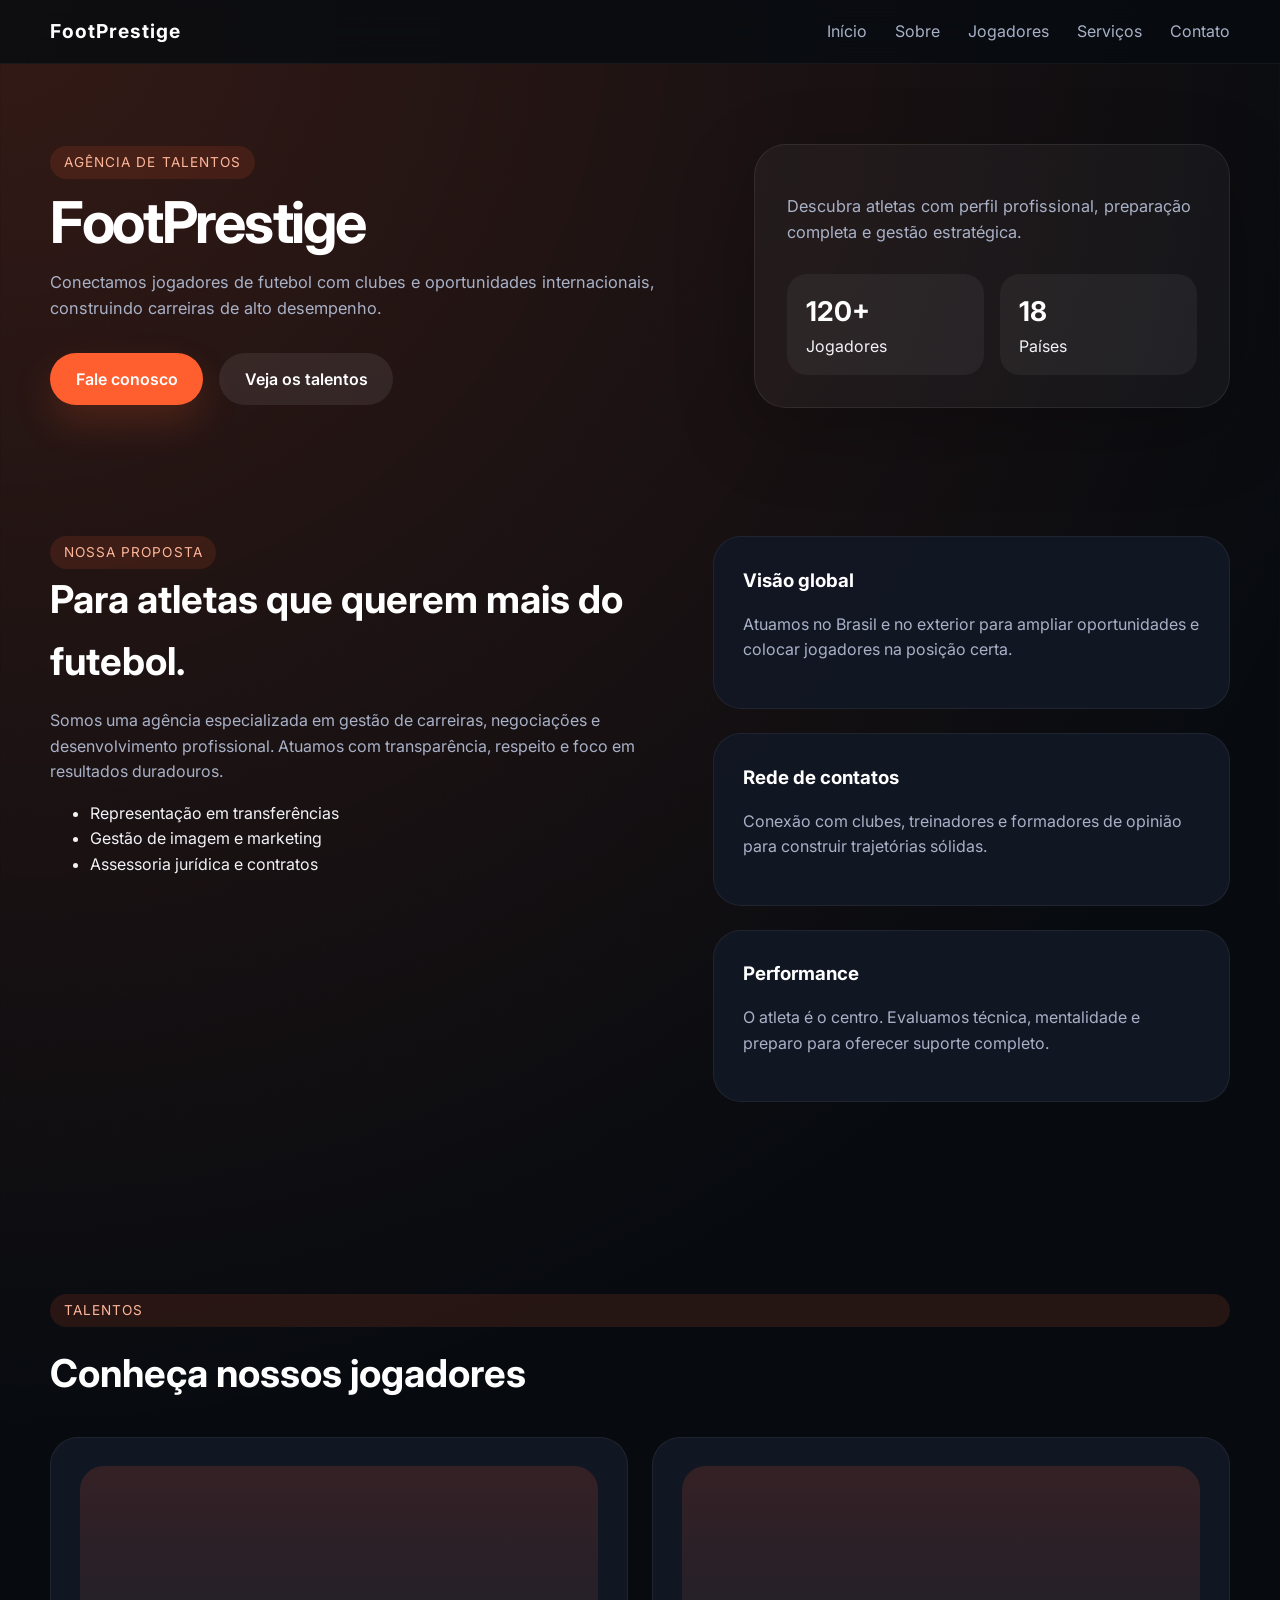
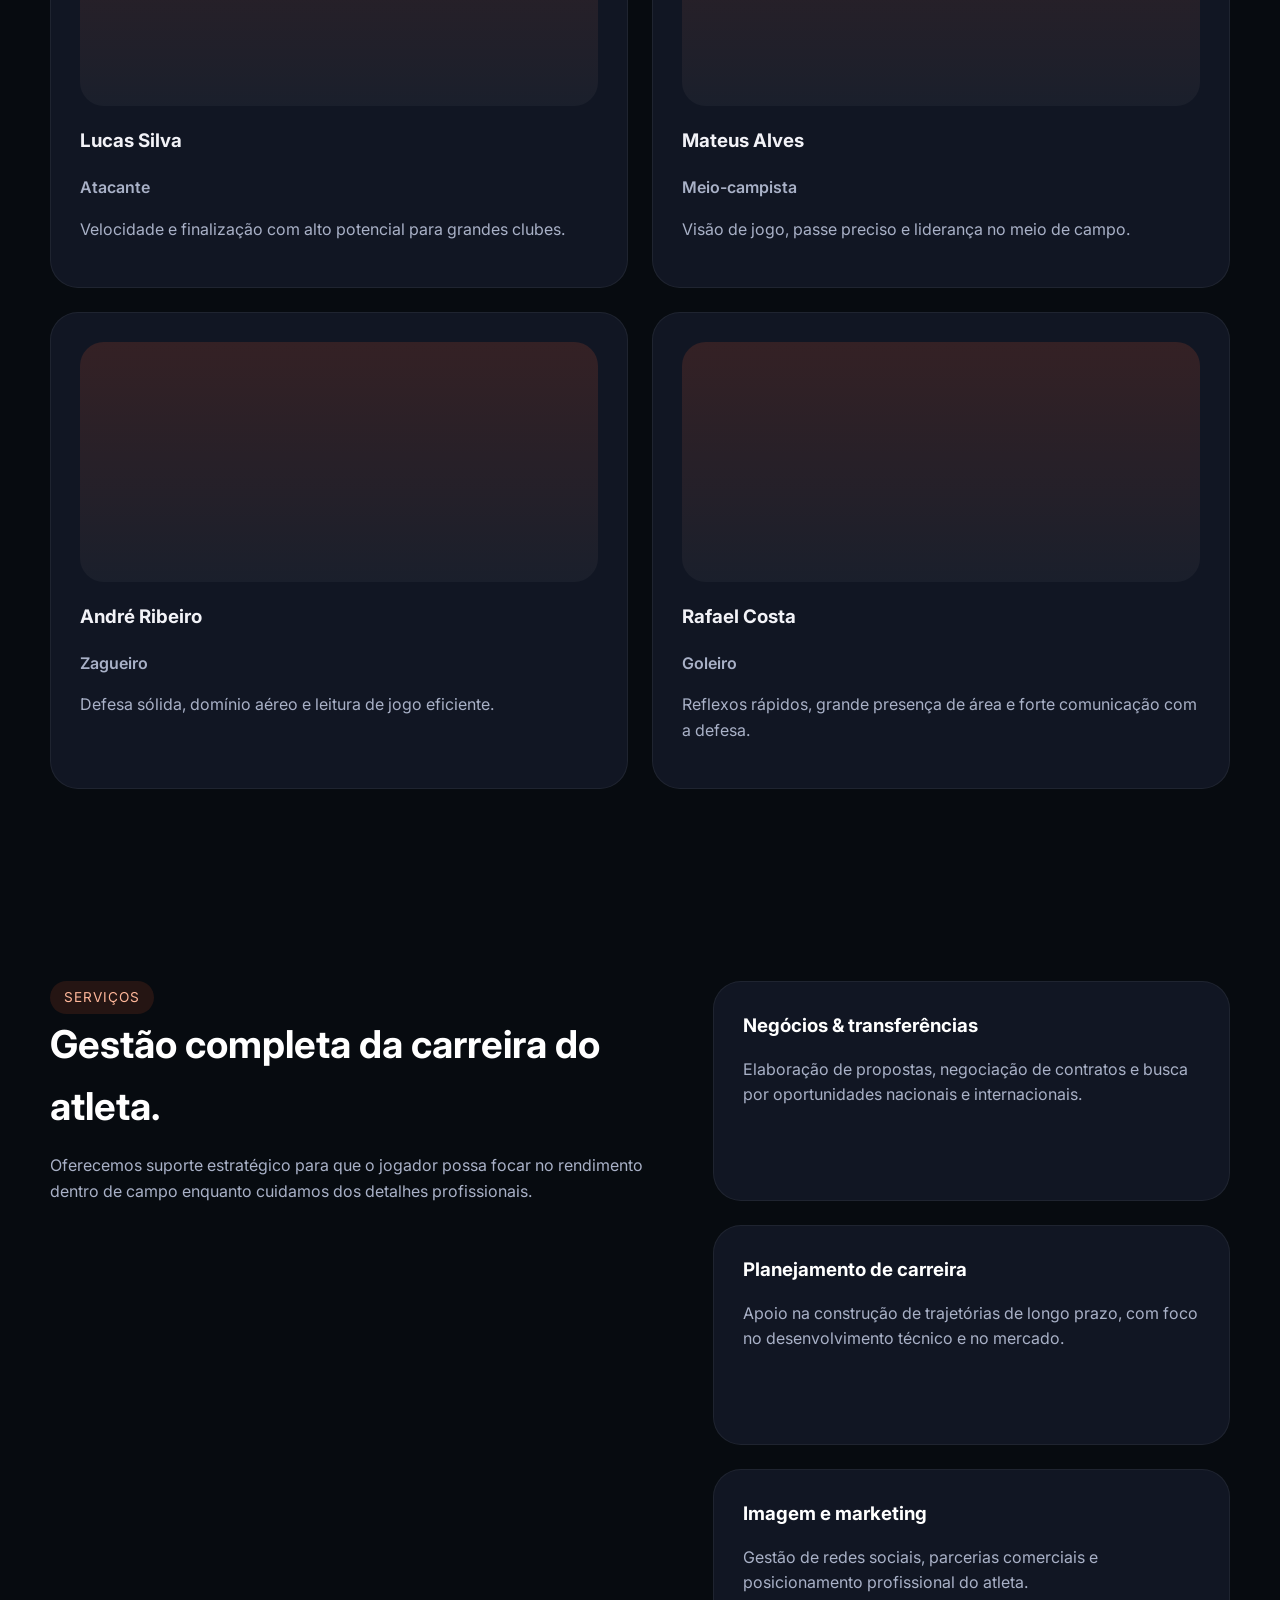
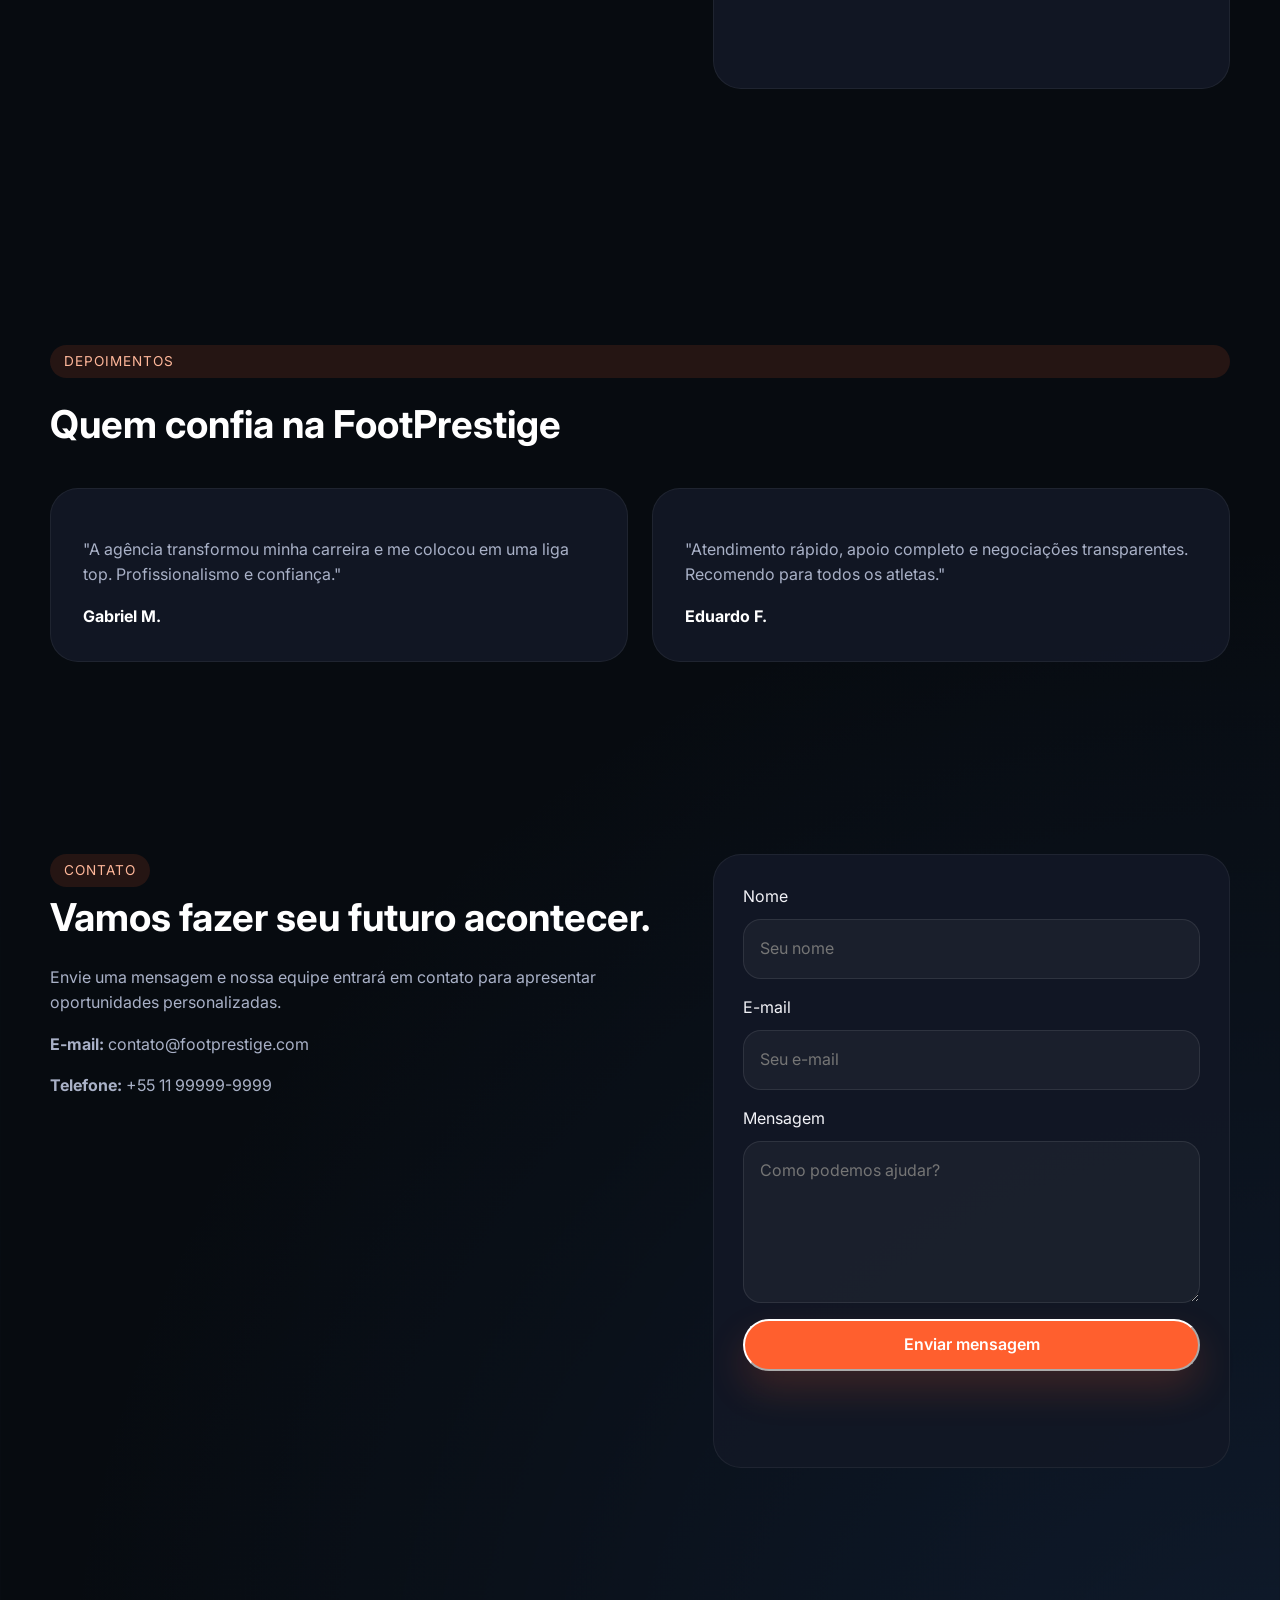
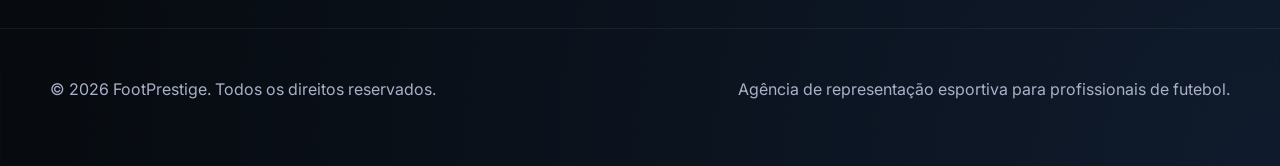
==== index.html @ de2bd17c "Add files via upload" ====
<!DOCTYPE html>
<html lang="pt-BR">
<head>
  <meta charset="UTF-8" />
  <meta name="viewport" content="width=device-width, initial-scale=1.0" />
  <title>FootPrestige | Agência de Jogadores</title>
  <link rel="stylesheet" href="styles.css" />
  <link rel="preconnect" href="https://fonts.googleapis.com" />
  <link rel="preconnect" href="https://fonts.gstatic.com" crossorigin />
  <link href="https://fonts.googleapis.com/css2?family=Inter:wght@400;500;600;700;800&display=swap" rel="stylesheet" />
</head>
<body>
  <header class="site-header">
    <div class="container header-inner">
      <a href="#home" class="brand">FootPrestige</a>
      <button class="nav-toggle" aria-label="Abrir menu" id="navToggle">
        <span></span>
        <span></span>
        <span></span>
      </button>
      <nav class="site-nav" id="siteNav">
        <a href="#home">Início</a>
        <a href="#about">Sobre</a>
        <a href="#players">Jogadores</a>
        <a href="#services">Serviços</a>
        <a href="#contact">Contato</a>
      </nav>
    </div>
  </header>

  <main>
    <section class="hero" id="home">
      <div class="container hero-content">
        <div>
          <span class="eyebrow">Agência de talentos</span>
          <h1>FootPrestige</h1>
          <p>Conectamos jogadores de futebol com clubes e oportunidades internacionais, construindo carreiras de alto desempenho.</p>
          <div class="hero-actions">
            <a href="#contact" class="btn btn-primary">Fale conosco</a>
            <a href="#players" class="btn btn-secondary">Veja os talentos</a>
          </div>
        </div>
        <div class="hero-visual">
          <div class="hero-card">
            <p>Descubra atletas com perfil profissional, preparação completa e gestão estratégica.</p>
            <div class="hero-stats">
              <div>
                <strong>120+</strong>
                <span>Jogadores</span>
              </div>
              <div>
                <strong>18</strong>
                <span>Países</span>
              </div>
            </div>
          </div>
        </div>
      </div>
    </section>

    <section class="about" id="about">
      <div class="container section-grid">
        <div class="section-text">
          <span class="eyebrow">Nossa proposta</span>
          <h2>Para atletas que querem mais do futebol.</h2>
          <p>Somos uma agência especializada em gestão de carreiras, negociações e desenvolvimento profissional. Atuamos com transparência, respeito e foco em resultados duradouros.</p>
          <ul>
            <li>Representação em transferências</li>
            <li>Gestão de imagem e marketing</li>
            <li>Assessoria jurídica e contratos</li>
          </ul>
        </div>
        <div class="about-cards">
          <div class="card">
            <h3>Visão global</h3>
            <p>Atuamos no Brasil e no exterior para ampliar oportunidades e colocar jogadores na posição certa.</p>
          </div>
          <div class="card">
            <h3>Rede de contatos</h3>
            <p>Conexão com clubes, treinadores e formadores de opinião para construir trajetórias sólidas.</p>
          </div>
          <div class="card">
            <h3>Performance</h3>
            <p>O atleta é o centro. Evaluamos técnica, mentalidade e preparo para oferecer suporte completo.</p>
          </div>
        </div>
      </div>
    </section>

    <section class="players" id="players">
      <div class="container">
        <div class="section-header">
          <span class="eyebrow">Talentos</span>
          <h2>Conheça nossos jogadores</h2>
        </div>
        <div class="player-grid" id="playerGrid">
          <article class="player-card" data-position="Atacante">
            <div class="player-avatar"></div>
            <h3>Lucas Silva</h3>
            <p class="player-position">Atacante</p>
            <p>Velocidade e finalização com alto potencial para grandes clubes.</p>
          </article>
          <article class="player-card" data-position="Meio-campista">
            <div class="player-avatar"></div>
            <h3>Mateus Alves</h3>
            <p class="player-position">Meio-campista</p>
            <p>Visão de jogo, passe preciso e liderança no meio de campo.</p>
          </article>
          <article class="player-card" data-position="Zagueiro">
            <div class="player-avatar"></div>
            <h3>André Ribeiro</h3>
            <p class="player-position">Zagueiro</p>
            <p>Defesa sólida, domínio aéreo e leitura de jogo eficiente.</p>
          </article>
          <article class="player-card" data-position="Goleiro">
            <div class="player-avatar"></div>
            <h3>Rafael Costa</h3>
            <p class="player-position">Goleiro</p>
            <p>Reflexos rápidos, grande presença de área e forte comunicação com a defesa.</p>
          </article>
        </div>
      </div>
    </section>

    <section class="services" id="services">
      <div class="container section-grid">
        <div class="section-text">
          <span class="eyebrow">Serviços</span>
          <h2>Gestão completa da carreira do atleta.</h2>
          <p>Oferecemos suporte estratégico para que o jogador possa focar no rendimento dentro de campo enquanto cuidamos dos detalhes profissionais.</p>
        </div>
        <div class="service-list">
          <div class="service-item">
            <h3>Negócios & transferências</h3>
            <p>Elaboração de propostas, negociação de contratos e busca por oportunidades nacionais e internacionais.</p>
          </div>
          <div class="service-item">
            <h3>Planejamento de carreira</h3>
            <p>Apoio na construção de trajetórias de longo prazo, com foco no desenvolvimento técnico e no mercado.</p>
          </div>
          <div class="service-item">
            <h3>Imagem e marketing</h3>
            <p>Gestão de redes sociais, parcerias comerciais e posicionamento profissional do atleta.</p>
          </div>
        </div>
      </div>
    </section>

    <section class="testimonials">
      <div class="container">
        <div class="section-header">
          <span class="eyebrow">Depoimentos</span>
          <h2>Quem confia na FootPrestige</h2>
        </div>
        <div class="testimonial-grid">
          <div class="testimonial-card">
            <p>"A agência transformou minha carreira e me colocou em uma liga top. Profissionalismo e confiança."</p>
            <strong>Gabriel M.</strong>
          </div>
          <div class="testimonial-card">
            <p>"Atendimento rápido, apoio completo e negociações transparentes. Recomendo para todos os atletas."</p>
            <strong>Eduardo F.</strong>
          </div>
        </div>
      </div>
    </section>

    <section class="contact" id="contact">
      <div class="container section-grid">
        <div class="section-text">
          <span class="eyebrow">Contato</span>
          <h2>Vamos fazer seu futuro acontecer.</h2>
          <p>Envie uma mensagem e nossa equipe entrará em contato para apresentar oportunidades personalizadas.</p>
          <div class="contact-details">
            <p><strong>E-mail:</strong> contato@footprestige.com</p>
            <p><strong>Telefone:</strong> +55 11 99999-9999</p>
          </div>
        </div>
        <form class="contact-form" id="contactForm">
          <label>
            Nome
            <input type="text" name="name" placeholder="Seu nome" required />
          </label>
          <label>
            E-mail
            <input type="email" name="email" placeholder="Seu e-mail" required />
          </label>
          <label>
            Mensagem
            <textarea name="message" rows="5" placeholder="Como podemos ajudar?" required></textarea>
          </label>
          <button type="submit" class="btn btn-primary">Enviar mensagem</button>
          <p class="form-feedback" id="formFeedback" role="status"></p>
        </form>
      </div>
    </section>
  </main>

  <footer class="site-footer">
    <div class="container footer-inner">
      <p>© 2026 FootPrestige. Todos os direitos reservados.</p>
      <p>Agência de representação esportiva para profissionais de futebol.</p>
    </div>
  </footer>

  <script src="script.js"></script>
</body>
</html>
---- styles.css ----
:root {
  color-scheme: dark;
  font-family: 'Inter', sans-serif;
  font-size: 16px;
  line-height: 1.6;
  color: #f2f2f7;
  background: #060709;
  --bg: #070b10;
  --surface: rgba(18, 24, 37, 0.95);
  --surface-strong: #121927;
  --primary: #ff5f2e;
  --primary-soft: rgba(255, 95, 46, 0.18);
  --text-muted: #a9b1c7;
  --border: rgba(255, 255, 255, 0.08);
  --shadow: 0 24px 80px rgba(0, 0, 0, 0.24);
}

* {
  box-sizing: border-box;
}

html {
  scroll-behavior: smooth;
}

body {
  margin: 0;
  min-height: 100vh;
  background: radial-gradient(circle at top left, rgba(255, 95, 46, 0.18), transparent 28%),
    radial-gradient(circle at bottom right, rgba(75, 142, 255, 0.12), transparent 24%),
    var(--bg);
}

img {
  max-width: 100%;
  display: block;
}

button,
input,
textarea {
  font: inherit;
}

.container {
  width: min(1180px, calc(100% - 2rem));
  margin: 0 auto;
}

.site-header {
  position: sticky;
  top: 0;
  z-index: 10;
  backdrop-filter: blur(18px);
  background: rgba(7, 11, 16, 0.82);
  border-bottom: 1px solid rgba(255, 255, 255, 0.05);
}

.header-inner {
  display: flex;
  align-items: center;
  justify-content: space-between;
  gap: 1rem;
  padding: 1rem 0;
}

.brand {
  color: #ffffff;
  font-size: 1.2rem;
  font-weight: 700;
  text-decoration: none;
  letter-spacing: 0.05em;
}

.site-nav {
  display: flex;
  gap: 1.75rem;
  align-items: center;
}

.site-nav a {
  color: var(--text-muted);
  text-decoration: none;
  transition: color 0.2s ease;
}

.site-nav a:hover,
.site-nav a:focus-visible {
  color: #ffffff;
}

.nav-toggle {
  display: none;
  border: none;
  background: transparent;
  cursor: pointer;
  padding: 0.3rem;
}

.nav-toggle span {
  display: block;
  width: 24px;
  height: 2px;
  margin: 5px 0;
  background: #fff;
  border-radius: 2px;
}

.hero {
  padding: 5rem 0 4rem;
}

.hero-content {
  display: grid;
  grid-template-columns: 1.2fr 0.85fr;
  gap: 2rem;
  align-items: center;
}

.eyebrow {
  display: inline-flex;
  padding: 0.35rem 0.85rem;
  border-radius: 999px;
  background: rgba(255, 95, 46, 0.12);
  color: #ffb79a;
  font-size: 0.85rem;
  letter-spacing: 0.08em;
  text-transform: uppercase;
}

.hero h1 {
  margin: 1rem 0 1.2rem;
  font-size: clamp(3rem, 4.5vw, 5rem);
  line-height: 0.95;
  letter-spacing: -0.04em;
  color: #fff;
}

.hero p {
  max-width: 42rem;
  color: var(--text-muted);
  font-size: 1.02rem;
}

.hero-actions {
  display: flex;
  flex-wrap: wrap;
  gap: 1rem;
  margin-top: 2rem;
}

.btn {
  display: inline-flex;
  align-items: center;
  justify-content: center;
  min-height: 52px;
  padding: 0 1.6rem;
  border-radius: 999px;
  font-weight: 600;
  text-decoration: none;
  transition: transform 0.2s ease, box-shadow 0.2s ease, background 0.2s ease;
}

.btn:hover {
  transform: translateY(-1px);
}

.btn-primary {
  background: var(--primary);
  color: #fff;
  box-shadow: 0 18px 38px rgba(255, 95, 46, 0.18);
}

.btn-secondary {
  background: rgba(255, 255, 255, 0.08);
  color: #fff;
}

.hero-visual {
  position: relative;
}

.hero-card {
  padding: 2rem;
  border: 1px solid rgba(255, 255, 255, 0.08);
  border-radius: 32px;
  background: rgba(255, 255, 255, 0.04);
  box-shadow: var(--shadow);
}

.hero-stats {
  display: grid;
  grid-template-columns: repeat(2, minmax(0, 1fr));
  gap: 1rem;
  margin-top: 1.8rem;
}

.hero-stats div {
  padding: 1rem 1.2rem;
  border-radius: 20px;
  background: rgba(255, 255, 255, 0.05);
}

.hero-stats strong {
  display: block;
  font-size: 1.7rem;
  color: #fff;
}

.section-grid {
  display: grid;
  grid-template-columns: 1.1fr 0.9fr;
  gap: 2rem;
  align-items: start;
  padding: 4rem 0;
}

.section-header {
  display: grid;
  gap: 1rem;
  padding: 4rem 0 2rem;
}

.section-header h2,
.section-text h2 {
  margin: 0;
  font-size: clamp(2.25rem, 3vw, 3rem);
  color: #fff;
}

.section-text p,
.service-item p,
.card p,
.testimonial-card p,
.contact-details p,
.player-card p {
  color: var(--text-muted);
}

.about-cards {
  display: grid;
  gap: 1.5rem;
}

.card,
.service-item,
.testimonial-card,
.player-card,
.contact-form {
  background: var(--surface);
  border: 1px solid rgba(255, 255, 255, 0.06);
  border-radius: 28px;
  padding: 1.8rem;
}

.card h3,
.service-item h3,
.testimonial-card strong {
  margin: 0 0 0.75rem;
  color: #fff;
}

.players {
  padding: 4rem 0;
}

.player-grid {
  display: grid;
  gap: 1.5rem;
  grid-template-columns: repeat(2, minmax(0, 1fr));
}

.player-card {
  position: relative;
  overflow: hidden;
}

.player-avatar {
  height: 240px;
  border-radius: 24px;
  background: linear-gradient(180deg, rgba(255, 95, 46, 0.15), rgba(255, 255, 255, 0.04));
  margin-bottom: 1.25rem;
}

.player-position {
  margin: 0.45rem 0 1rem;
  color: #ffb79a;
  font-weight: 600;
}

.services {
  padding: 4rem 0;
}

.service-list {
  display: grid;
  gap: 1.5rem;
}

.service-item {
  min-height: 220px;
}

.testimonials {
  padding: 4rem 0;
}

.testimonial-grid {
  display: grid;
  gap: 1.5rem;
  grid-template-columns: repeat(2, minmax(0, 1fr));
}

.testimonial-card {
  padding: 2rem;
}

.contact {
  padding: 4rem 0 6rem;
}

.contact-form {
  display: grid;
  gap: 1rem;
}

.contact-form label {
  display: grid;
  gap: 0.6rem;
  color: #f2f2f7;
}

.contact-form input,
.contact-form textarea {
  width: 100%;
  padding: 1rem 1rem;
  border-radius: 18px;
  border: 1px solid rgba(255, 255, 255, 0.09);
  background: rgba(255, 255, 255, 0.04);
  color: #fff;
}

.contact-form input:focus,
.contact-form textarea:focus {
  outline: none;
  border-color: rgba(255, 95, 46, 0.45);
  box-shadow: 0 0 0 4px rgba(255, 95, 46, 0.12);
}

.form-feedback {
  color: #a9b1c7;
  font-size: 0.95rem;
  min-height: 1.3rem;
}

.site-footer {
  border-top: 1px solid rgba(255, 255, 255, 0.06);
  padding: 2rem 0 3rem;
}

.footer-inner {
  display: flex;
  gap: 1rem;
  flex-wrap: wrap;
  justify-content: space-between;
  color: var(--text-muted);
}

@media (max-width: 960px) {
  .hero-content,
  .section-grid {
    grid-template-columns: 1fr;
  }

  .player-grid,
  .testimonial-grid {
    grid-template-columns: 1fr;
  }
}

@media (max-width: 720px) {
  .site-header {
    padding: 0 0.75rem;
  }

  .nav-toggle {
    display: inline-flex;
  }

  .site-nav {
    position: absolute;
    inset: 100% 0 0;
    margin: 0.75rem;
    border-radius: 26px;
    padding: 1.25rem;
    flex-direction: column;
    background: rgba(7, 11, 16, 0.96);
    border: 1px solid rgba(255, 255, 255, 0.07);
    opacity: 0;
    pointer-events: none;
    transform: translateY(-10px);
    transition: opacity 0.25s ease, transform 0.25s ease;
  }

  .site-nav.show {
    opacity: 1;
    pointer-events: auto;
    transform: translateY(0);
  }

  .site-nav a {
    padding: 0.9rem 0;
    border-bottom: 1px solid rgba(255, 255, 255, 0.06);
  }

  .hero {
    padding-top: 3.75rem;
  }
}

@media (max-width: 560px) {
  .hero h1 {
    font-size: clamp(2.5rem, 9vw, 3.5rem);
  }

  .contact-form {
    padding: 1rem 0;
  }
}
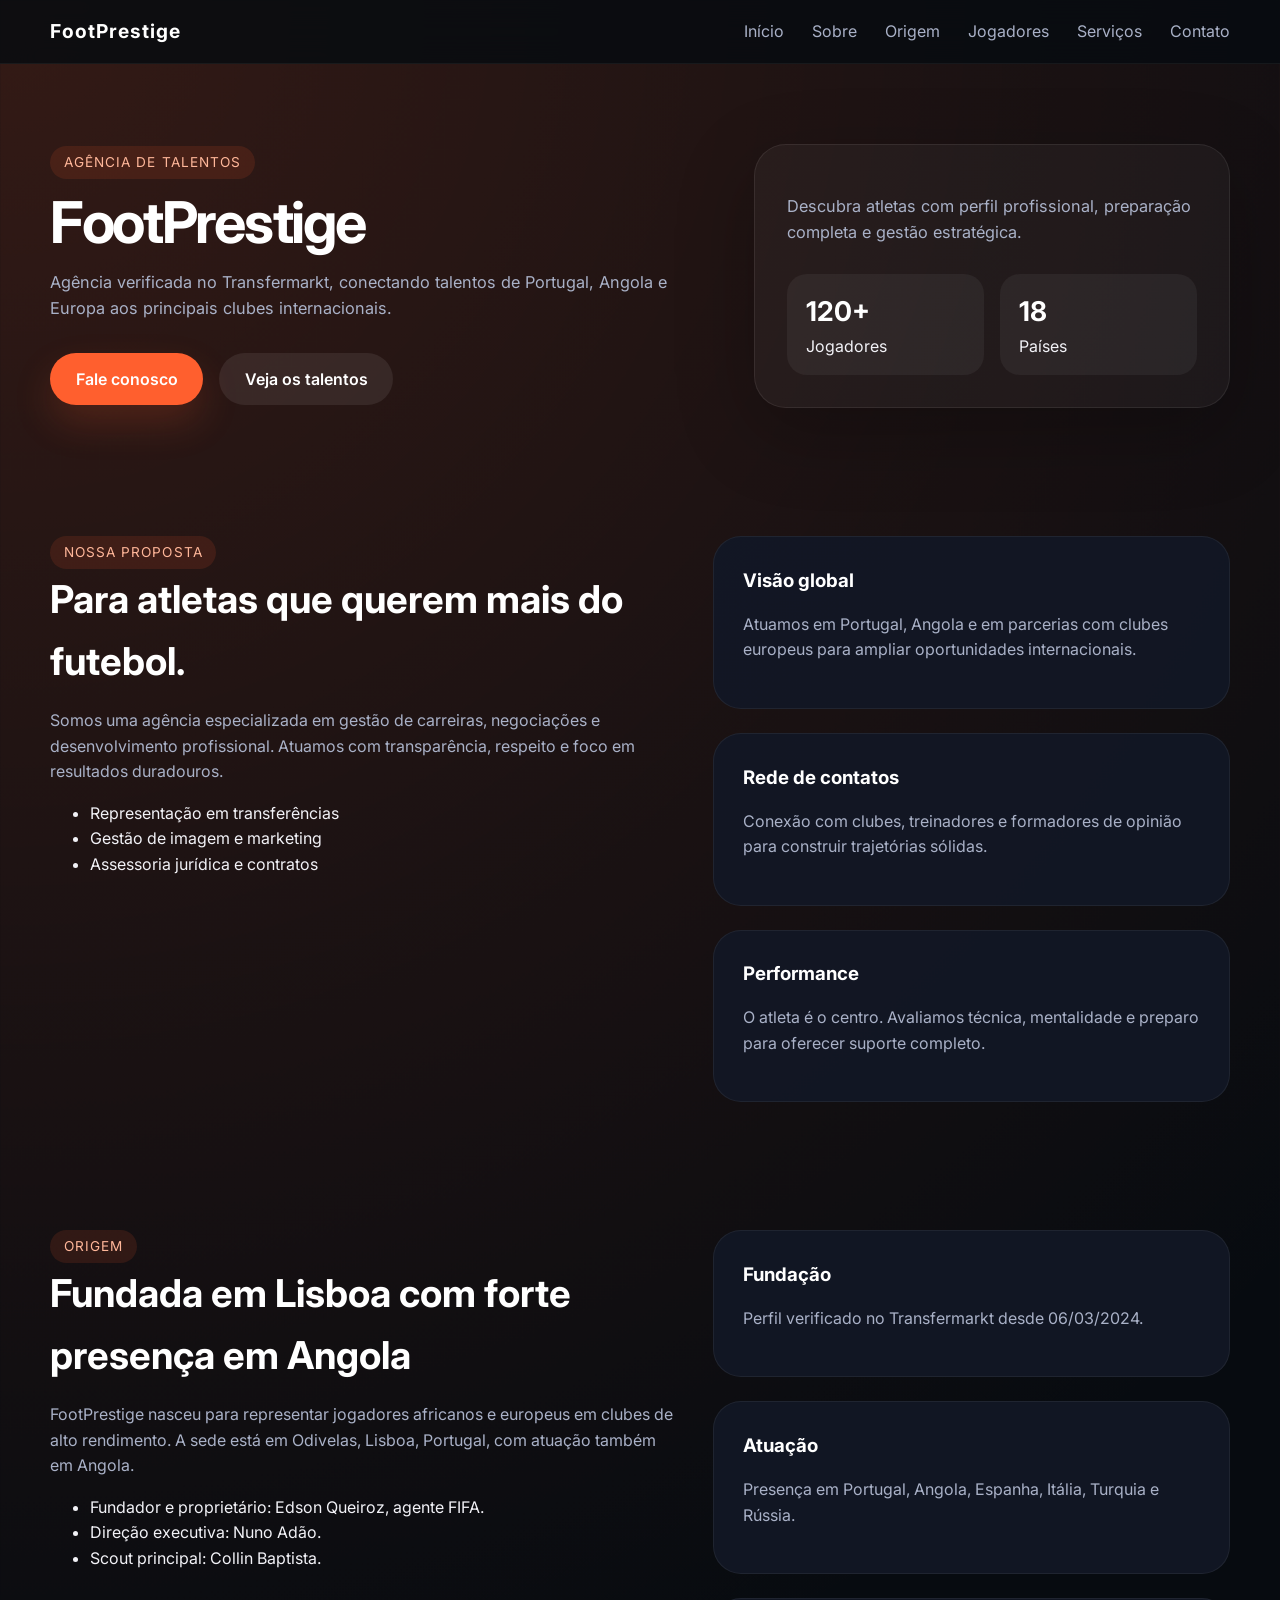
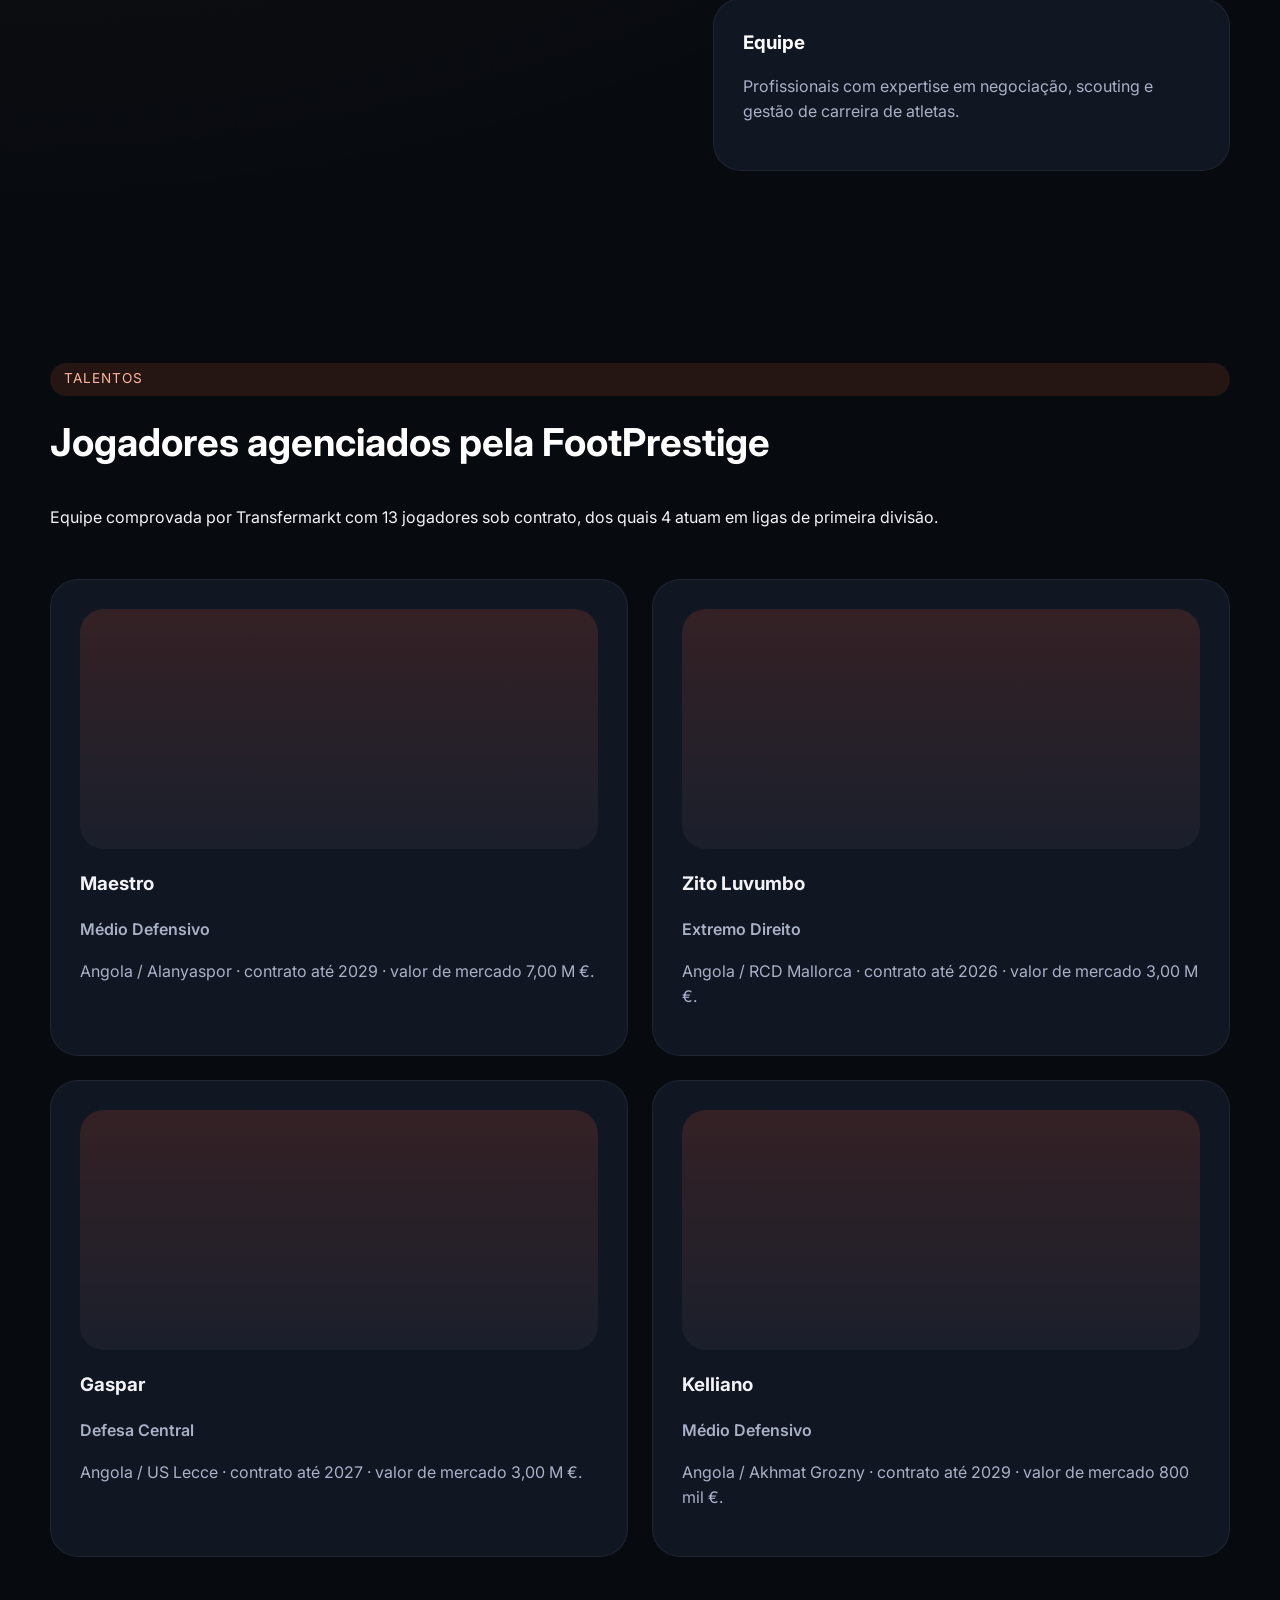
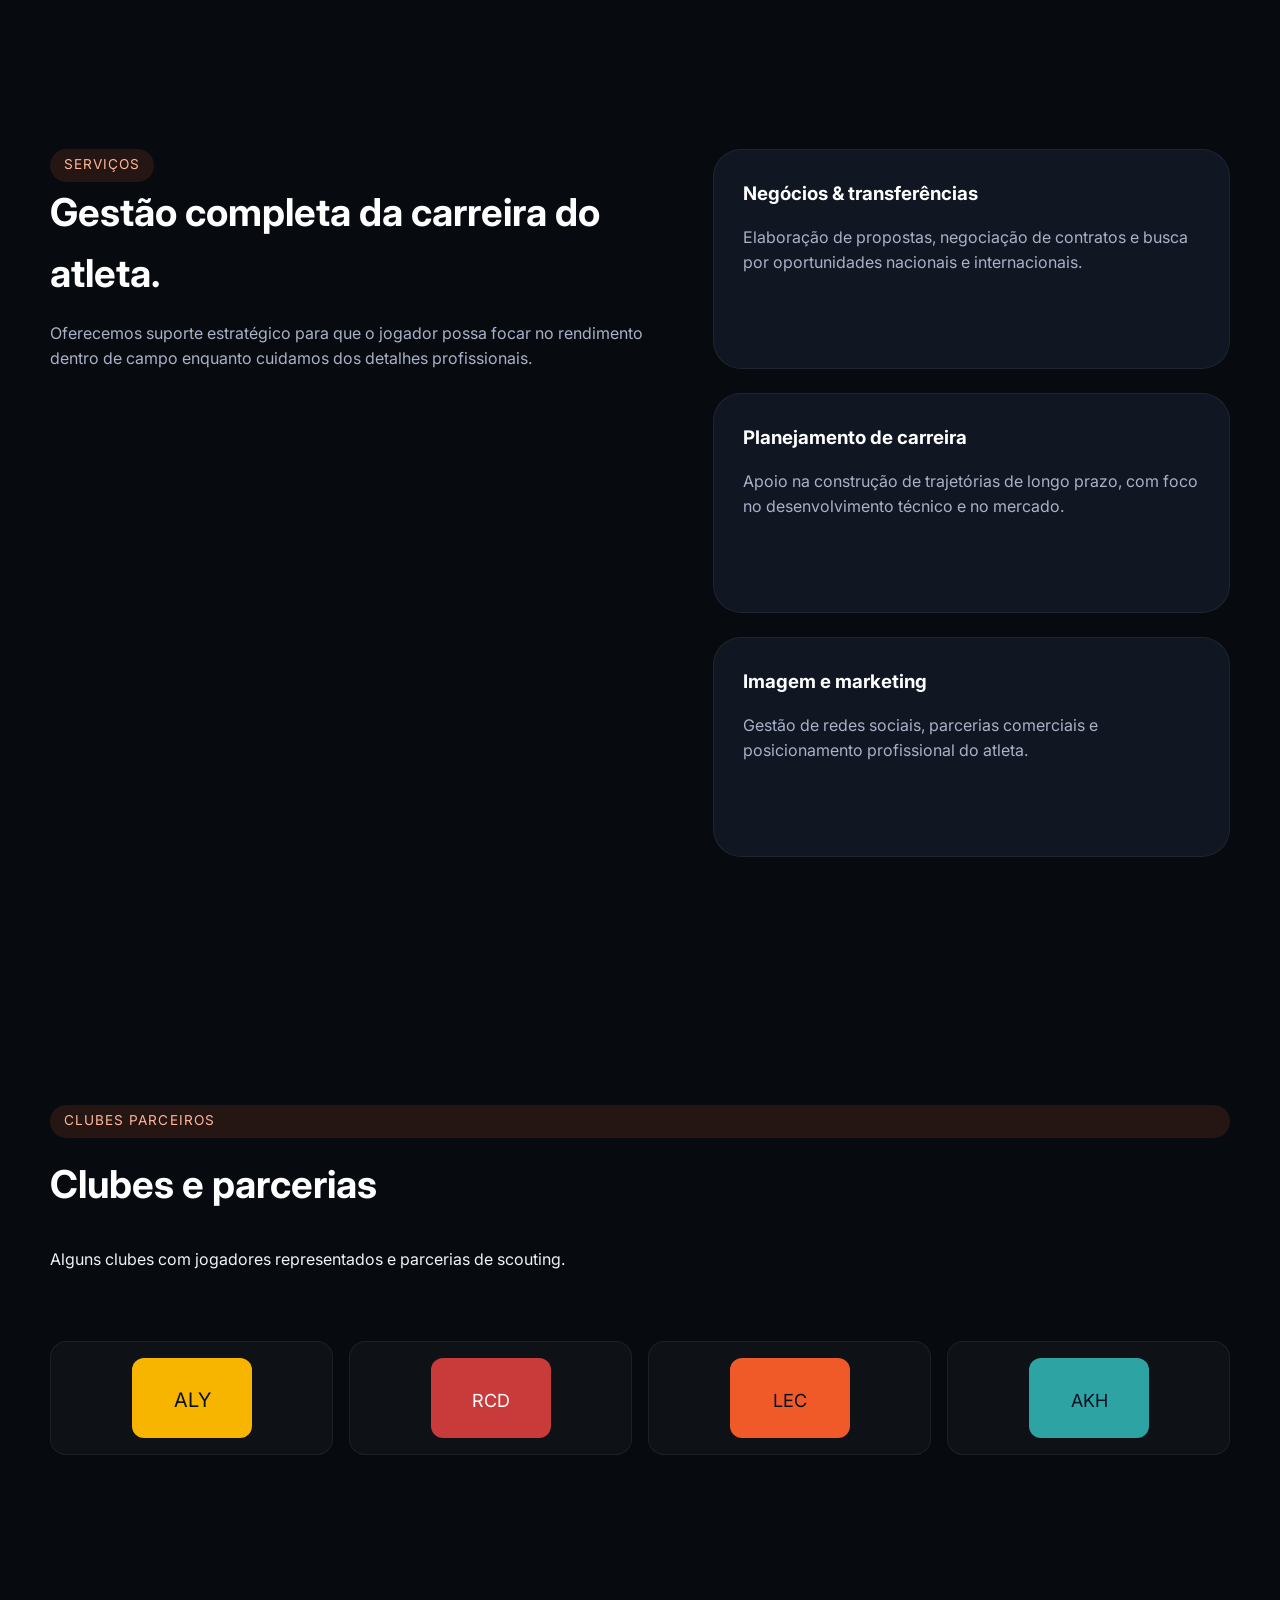
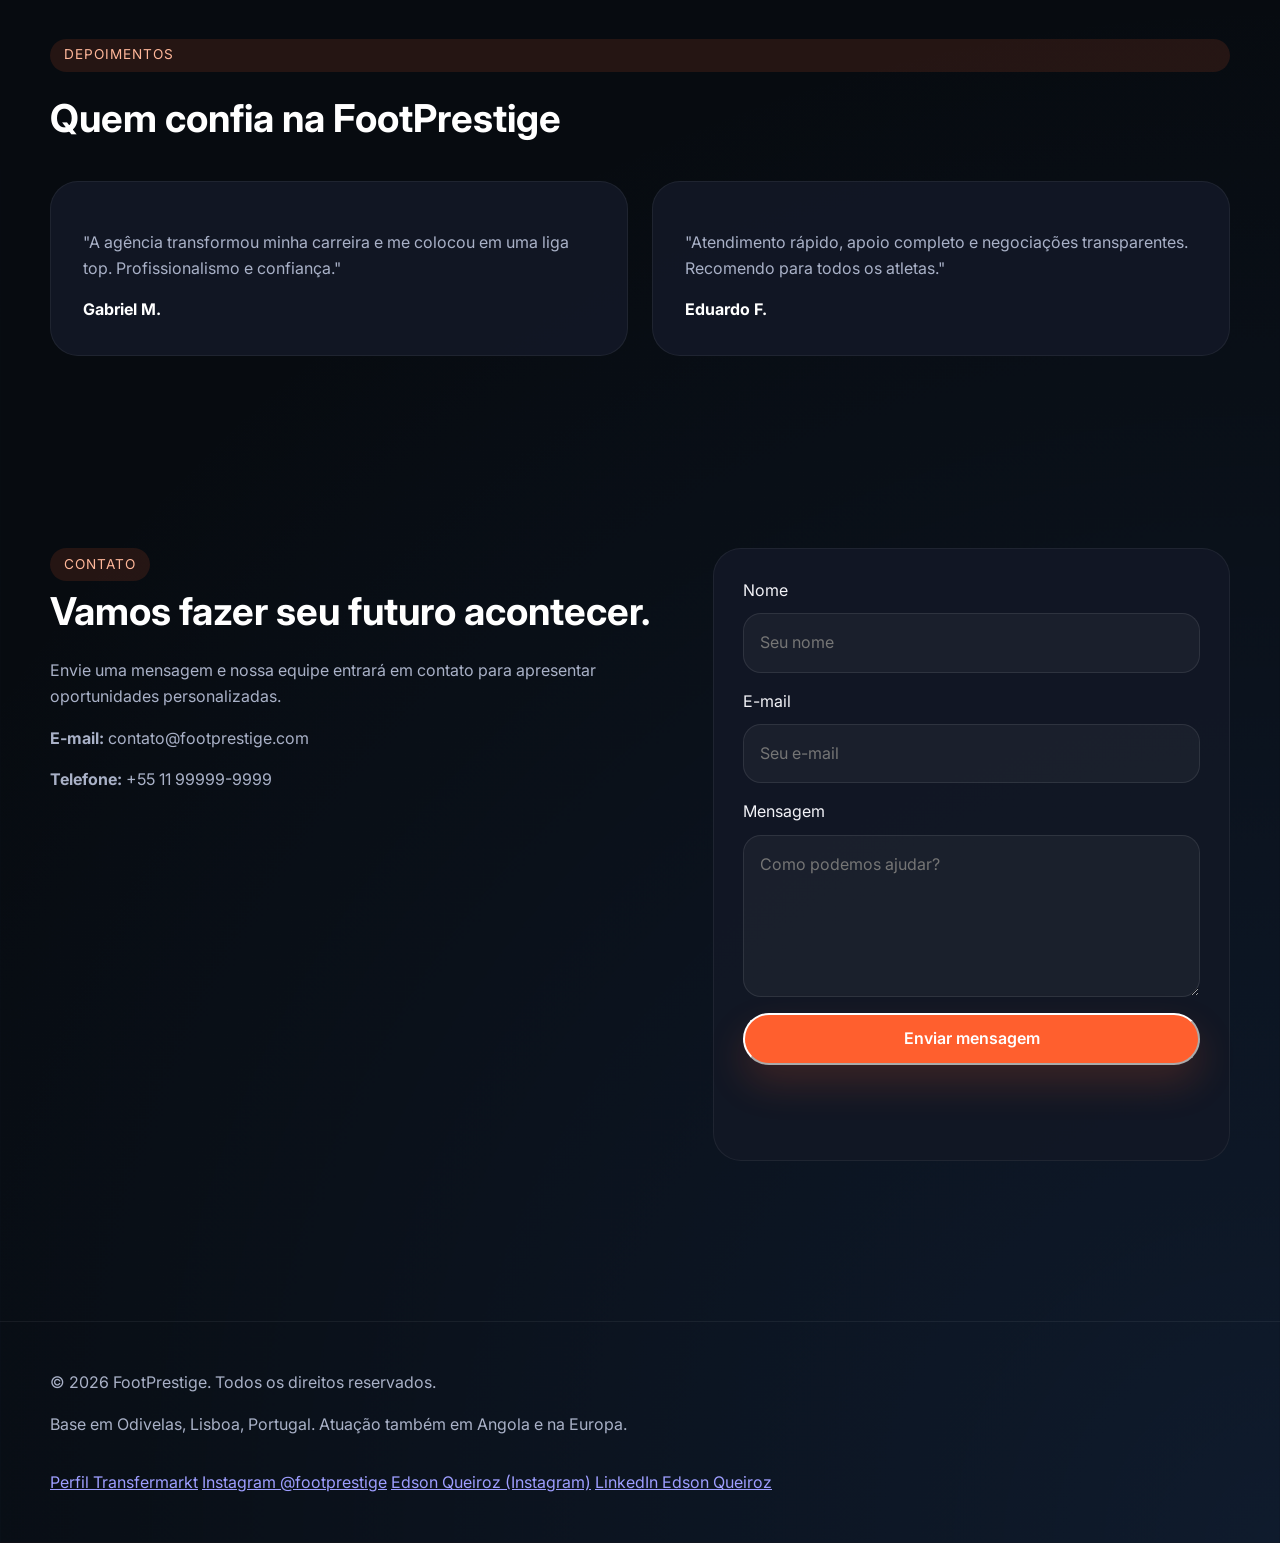
==== commit 145fbc85: "Add files via upload" ====
--- a/index.html
+++ b/index.html
@@ -10,17 +10,19 @@
   <link href="https://fonts.googleapis.com/css2?family=Inter:wght@400;500;600;700;800&display=swap" rel="stylesheet" />
 </head>
 <body>
+  <a class="skip-link" href="#main">Pular para o conteúdo</a>
   <header class="site-header">
     <div class="container header-inner">
       <a href="#home" class="brand">FootPrestige</a>
-      <button class="nav-toggle" aria-label="Abrir menu" id="navToggle">
+      <button class="nav-toggle" aria-label="Abrir menu" id="navToggle" aria-controls="siteNav" aria-expanded="false">
         <span></span>
         <span></span>
         <span></span>
       </button>
-      <nav class="site-nav" id="siteNav">
+      <nav class="site-nav" id="siteNav" role="navigation" aria-label="Menu principal">
         <a href="#home">Início</a>
         <a href="#about">Sobre</a>
+        <a href="#agency">Origem</a>
         <a href="#players">Jogadores</a>
         <a href="#services">Serviços</a>
         <a href="#contact">Contato</a>
@@ -28,13 +30,13 @@
     </div>
   </header>
 
-  <main>
+  <main id="main">
     <section class="hero" id="home">
       <div class="container hero-content">
         <div>
           <span class="eyebrow">Agência de talentos</span>
           <h1>FootPrestige</h1>
-          <p>Conectamos jogadores de futebol com clubes e oportunidades internacionais, construindo carreiras de alto desempenho.</p>
+          <p>Agência verificada no Transfermarkt, conectando talentos de Portugal, Angola e Europa aos principais clubes internacionais.</p>
           <div class="hero-actions">
             <a href="#contact" class="btn btn-primary">Fale conosco</a>
             <a href="#players" class="btn btn-secondary">Veja os talentos</a>
@@ -73,7 +75,7 @@
         <div class="about-cards">
           <div class="card">
             <h3>Visão global</h3>
-            <p>Atuamos no Brasil e no exterior para ampliar oportunidades e colocar jogadores na posição certa.</p>
+            <p>Atuamos em Portugal, Angola e em parcerias com clubes europeus para ampliar oportunidades internacionais.</p>
           </div>
           <div class="card">
             <h3>Rede de contatos</h3>
@@ -81,7 +83,36 @@
           </div>
           <div class="card">
             <h3>Performance</h3>
-            <p>O atleta é o centro. Evaluamos técnica, mentalidade e preparo para oferecer suporte completo.</p>
+            <p>O atleta é o centro. Avaliamos técnica, mentalidade e preparo para oferecer suporte completo.</p>
+          </div>
+        </div>
+      </div>
+    </section>
+
+    <section class="agency-info" id="agency">
+      <div class="container section-grid">
+        <div class="section-text">
+          <span class="eyebrow">Origem</span>
+          <h2>Fundada em Lisboa com forte presença em Angola</h2>
+          <p>FootPrestige nasceu para representar jogadores africanos e europeus em clubes de alto rendimento. A sede está em Odivelas, Lisboa, Portugal, com atuação também em Angola.</p>
+          <ul>
+            <li>Fundador e proprietário: Edson Queiroz, agente FIFA.</li>
+            <li>Direção executiva: Nuno Adão.</li>
+            <li>Scout principal: Collin Baptista.</li>
+          </ul>
+        </div>
+        <div class="about-cards">
+          <div class="card">
+            <h3>Fundação</h3>
+            <p>Perfil verificado no Transfermarkt desde 06/03/2024.</p>
+          </div>
+          <div class="card">
+            <h3>Atuação</h3>
+            <p>Presença em Portugal, Angola, Espanha, Itália, Turquia e Rússia.</p>
+          </div>
+          <div class="card">
+            <h3>Equipe</h3>
+            <p>Profissionais com expertise em negociação, scouting e gestão de carreira de atletas.</p>
           </div>
         </div>
       </div>
@@ -91,32 +122,33 @@
       <div class="container">
         <div class="section-header">
           <span class="eyebrow">Talentos</span>
-          <h2>Conheça nossos jogadores</h2>
+          <h2>Jogadores agenciados pela FootPrestige</h2>
+          <p>Equipe comprovada por Transfermarkt com 13 jogadores sob contrato, dos quais 4 atuam em ligas de primeira divisão.</p>
         </div>
         <div class="player-grid" id="playerGrid">
-          <article class="player-card" data-position="Atacante">
-            <div class="player-avatar"></div>
-            <h3>Lucas Silva</h3>
-            <p class="player-position">Atacante</p>
-            <p>Velocidade e finalização com alto potencial para grandes clubes.</p>
-          </article>
-          <article class="player-card" data-position="Meio-campista">
-            <div class="player-avatar"></div>
-            <h3>Mateus Alves</h3>
-            <p class="player-position">Meio-campista</p>
-            <p>Visão de jogo, passe preciso e liderança no meio de campo.</p>
-          </article>
-          <article class="player-card" data-position="Zagueiro">
-            <div class="player-avatar"></div>
-            <h3>André Ribeiro</h3>
-            <p class="player-position">Zagueiro</p>
-            <p>Defesa sólida, domínio aéreo e leitura de jogo eficiente.</p>
-          </article>
-          <article class="player-card" data-position="Goleiro">
-            <div class="player-avatar"></div>
-            <h3>Rafael Costa</h3>
-            <p class="player-position">Goleiro</p>
-            <p>Reflexos rápidos, grande presença de área e forte comunicação com a defesa.</p>
+          <article class="player-card" data-position="Médio Defensivo">
+            <div class="player-avatar" aria-hidden="true"></div>
+            <h3>Maestro</h3>
+            <p class="player-position">Médio Defensivo</p>
+            <p>Angola / Alanyaspor · contrato até 2029 · valor de mercado 7,00 M €.</p>
+          </article>
+          <article class="player-card" data-position="Extremo Direito">
+            <div class="player-avatar" aria-hidden="true"></div>
+            <h3>Zito Luvumbo</h3>
+            <p class="player-position">Extremo Direito</p>
+            <p>Angola / RCD Mallorca · contrato até 2026 · valor de mercado 3,00 M €.</p>
+          </article>
+          <article class="player-card" data-position="Defesa Central">
+            <div class="player-avatar" aria-hidden="true"></div>
+            <h3>Gaspar</h3>
+            <p class="player-position">Defesa Central</p>
+            <p>Angola / US Lecce · contrato até 2027 · valor de mercado 3,00 M €.</p>
+          </article>
+          <article class="player-card" data-position="Médio Defensivo">
+            <div class="player-avatar" aria-hidden="true"></div>
+            <h3>Kelliano</h3>
+            <p class="player-position">Médio Defensivo</p>
+            <p>Angola / Akhmat Grozny · contrato até 2029 · valor de mercado 800 mil €.</p>
           </article>
         </div>
       </div>
@@ -142,6 +174,42 @@
             <h3>Imagem e marketing</h3>
             <p>Gestão de redes sociais, parcerias comerciais e posicionamento profissional do atleta.</p>
           </div>
+        </div>
+      </div>
+    </section>
+
+    <section class="partners" id="partners">
+      <div class="container">
+        <div class="section-header">
+          <span class="eyebrow">Clubes parceiros</span>
+          <h2>Clubes e parcerias</h2>
+          <p>Alguns clubes com jogadores representados e parcerias de scouting.</p>
+        </div>
+        <div class="partners-grid">
+          <a class="partner" href="https://www.alanyaspor.org.tr" target="_blank" rel="noopener" aria-label="Alanyaspor">
+            <svg width="120" height="80" viewBox="0 0 120 80" xmlns="http://www.w3.org/2000/svg" role="img" aria-hidden="true">
+              <rect width="120" height="80" rx="12" fill="#f7b500" />
+              <text x="50%" y="55%" dominant-baseline="middle" text-anchor="middle" font-size="20" fill="#07101f">ALY</text>
+            </svg>
+          </a>
+          <a class="partner" href="https://www.rcdmallorca.es" target="_blank" rel="noopener" aria-label="RCD Mallorca">
+            <svg width="120" height="80" viewBox="0 0 120 80" xmlns="http://www.w3.org/2000/svg" role="img" aria-hidden="true">
+              <rect width="120" height="80" rx="12" fill="#c93b3b" />
+              <text x="50%" y="55%" dominant-baseline="middle" text-anchor="middle" font-size="18" fill="#fff">RCD</text>
+            </svg>
+          </a>
+          <a class="partner" href="https://www.uslecce.it" target="_blank" rel="noopener" aria-label="US Lecce">
+            <svg width="120" height="80" viewBox="0 0 120 80" xmlns="http://www.w3.org/2000/svg" role="img" aria-hidden="true">
+              <rect width="120" height="80" rx="12" fill="#f05a28" />
+              <text x="50%" y="55%" dominant-baseline="middle" text-anchor="middle" font-size="18" fill="#07101f">LEC</text>
+            </svg>
+          </a>
+          <a class="partner" href="https://t.me/akhmat" target="_blank" rel="noopener" aria-label="Akhmat Grozny">
+            <svg width="120" height="80" viewBox="0 0 120 80" xmlns="http://www.w3.org/2000/svg" role="img" aria-hidden="true">
+              <rect width="120" height="80" rx="12" fill="#2ea3a3" />
+              <text x="50%" y="55%" dominant-baseline="middle" text-anchor="middle" font-size="18" fill="#07101f">AKH</text>
+            </svg>
+          </a>
         </div>
       </div>
     </section>
@@ -196,10 +264,18 @@
     </section>
   </main>
 
-  <footer class="site-footer">
+  <footer class="site-footer" role="contentinfo">
     <div class="container footer-inner">
-      <p>© 2026 FootPrestige. Todos os direitos reservados.</p>
-      <p>Agência de representação esportiva para profissionais de futebol.</p>
+      <div>
+        <p>© 2026 FootPrestige. Todos os direitos reservados.</p>
+        <p>Base em Odivelas, Lisboa, Portugal. Atuação também em Angola e na Europa.</p>
+      </div>
+      <div class="footer-links">
+        <a href="https://www.transfermarkt.pt/footprestige/beraterfirma/berater/7132" target="_blank" rel="noopener" aria-label="Perfil da FootPrestige no Transfermarkt">Perfil Transfermarkt</a>
+        <a href="https://www.instagram.com/footprestige/" target="_blank" rel="noopener" aria-label="Instagram FootPrestige">Instagram @footprestige</a>
+        <a href="https://www.instagram.com/eddsonqueiroz/" target="_blank" rel="noopener" aria-label="Instagram de Edson Queiroz">Edson Queiroz (Instagram)</a>
+        <a href="https://pt.linkedin.com/in/edson-queiroz-7892a71b4" target="_blank" rel="noopener" aria-label="LinkedIn de Edson Queiroz">LinkedIn Edson Queiroz</a>
+      </div>
     </div>
   </footer>
 
--- a/styles.css
+++ b/styles.css
@@ -15,6 +15,28 @@
   --shadow: 0 24px 80px rgba(0, 0, 0, 0.24);
 }
 
+/* Accessibility helpers */
+.skip-link {
+  position: absolute;
+  left: -999px;
+  top: 8px;
+  background: var(--primary);
+  color: #07101f;
+  padding: 0.5rem 0.9rem;
+  border-radius: 8px;
+  z-index: 9999;
+  text-decoration: none;
+}
+.skip-link:focus {
+  left: 1rem;
+  top: 1rem;
+}
+
+:focus-visible {
+  outline: 3px solid rgba(255,95,46,0.85);
+  outline-offset: 3px;
+}
+
 * {
   box-sizing: border-box;
 }
@@ -268,6 +290,35 @@
   display: grid;
   gap: 1.5rem;
   grid-template-columns: repeat(2, minmax(0, 1fr));
+}
+
+.partners {
+  padding: 3.5rem 0;
+}
+
+.partners-grid {
+  display: grid;
+  grid-template-columns: repeat(auto-fit, minmax(160px, 1fr));
+  gap: 1rem;
+  align-items: center;
+  margin-top: 1.25rem;
+}
+
+.partner {
+  display: flex;
+  align-items: center;
+  justify-content: center;
+  padding: 1rem;
+  border-radius: 16px;
+  background: rgba(255,255,255,0.03);
+  border: 1px solid rgba(255,255,255,0.06);
+  transition: transform 0.18s ease, box-shadow 0.18s ease;
+}
+
+.partner:hover,
+.partner:focus {
+  transform: translateY(-6px);
+  box-shadow: 0 18px 45px rgba(0,0,0,0.18);
 }
 
 .player-card {
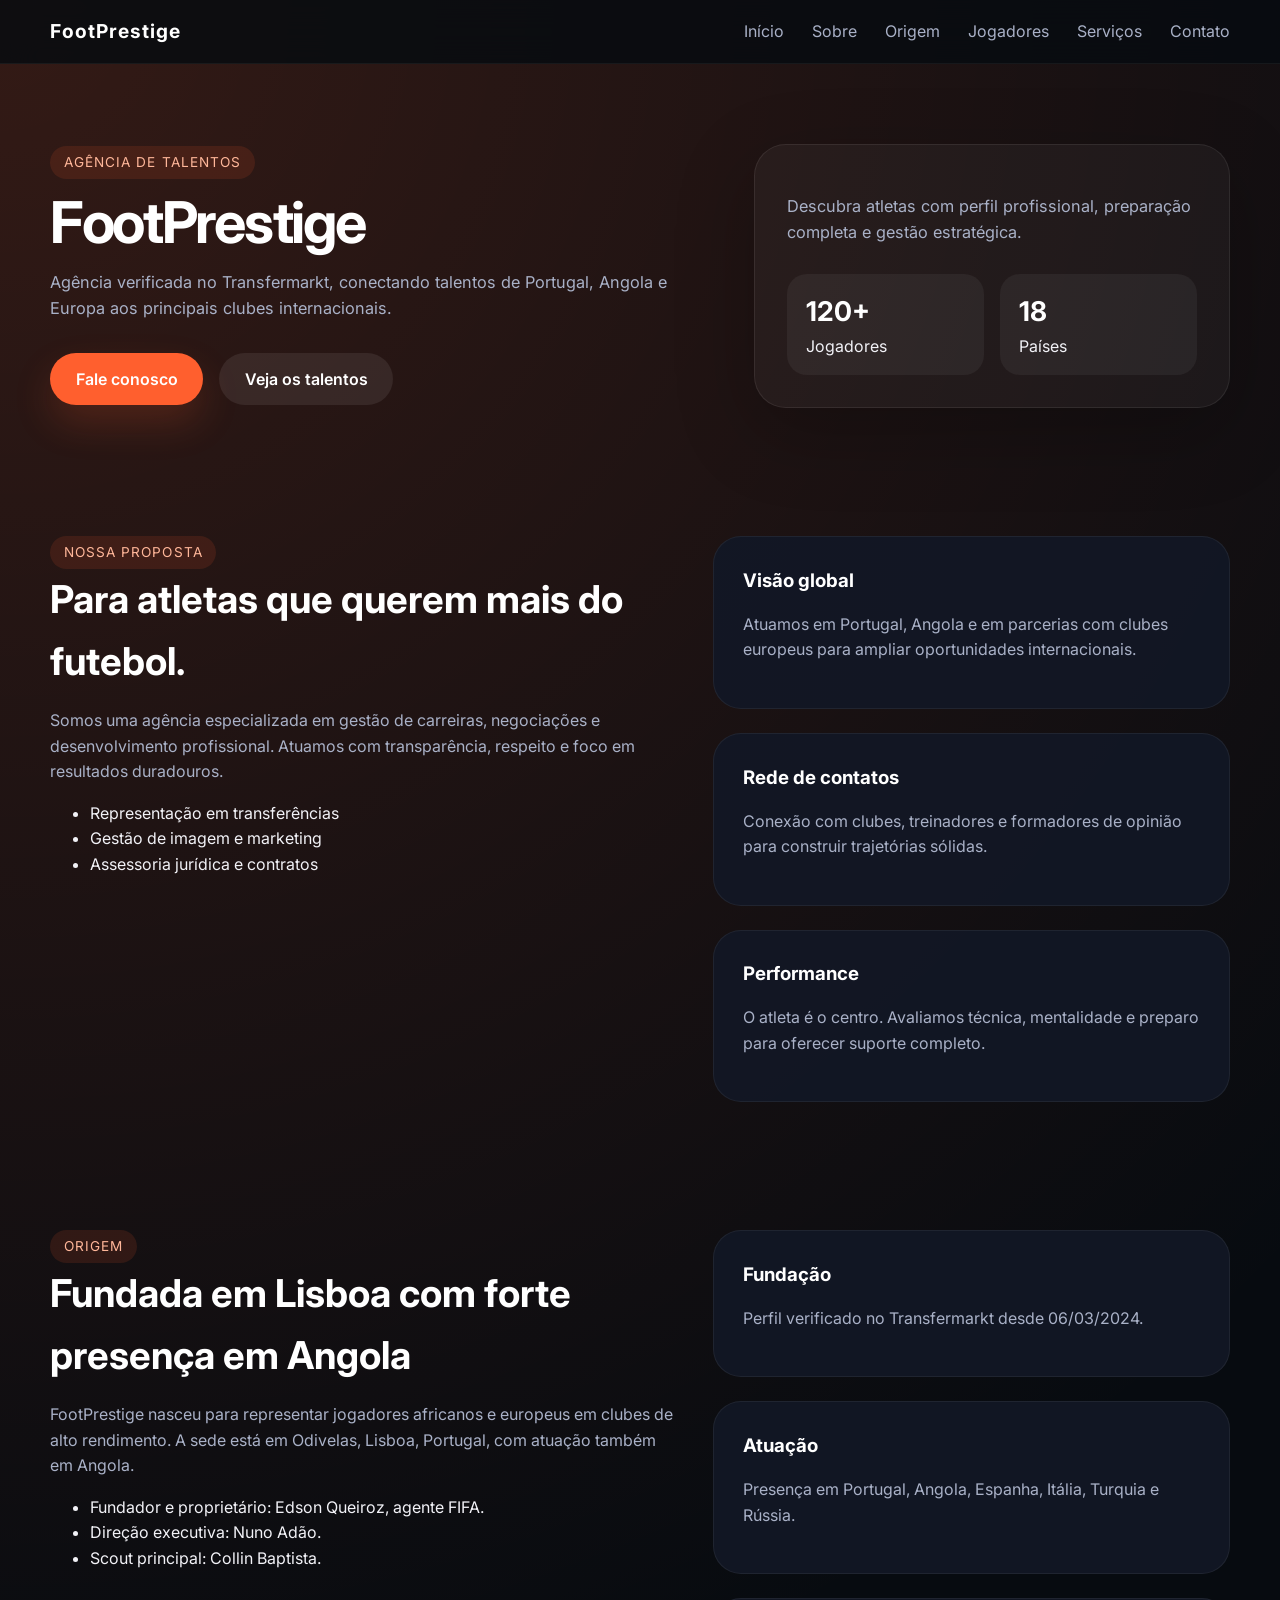
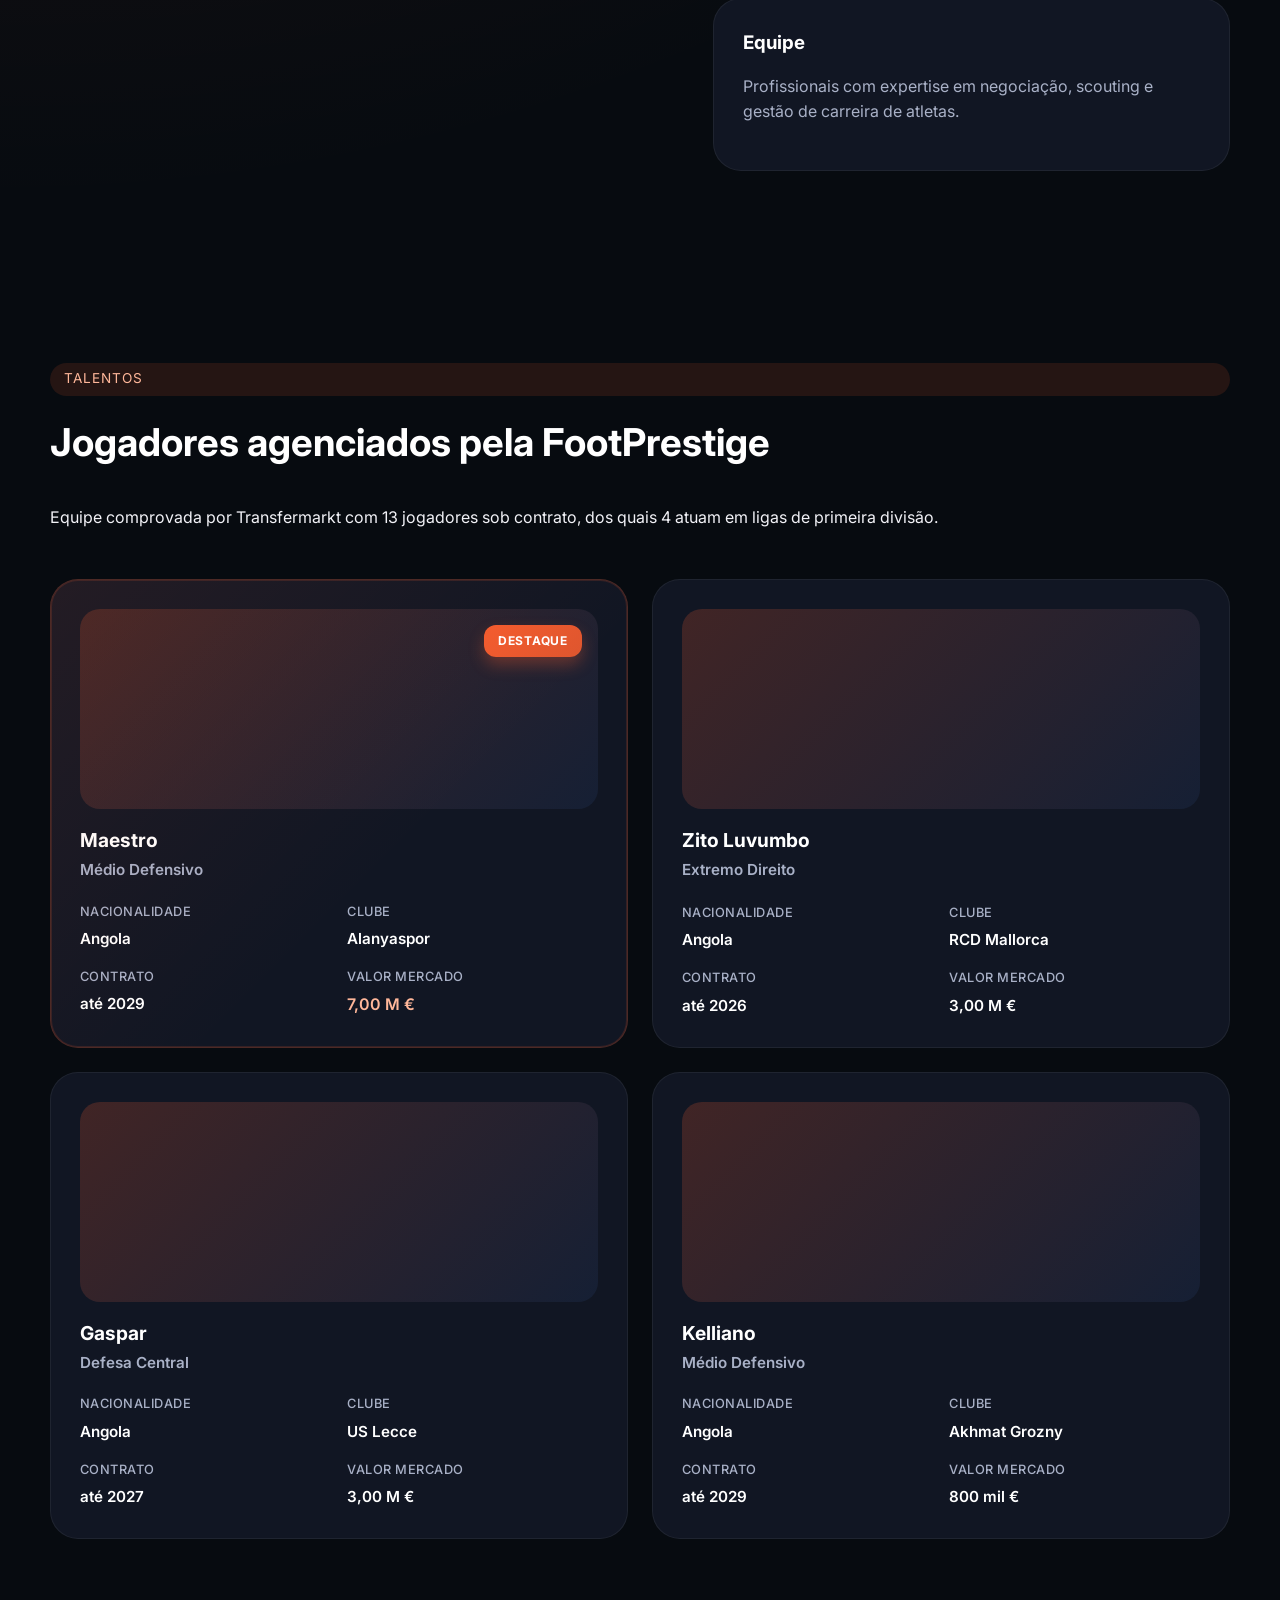
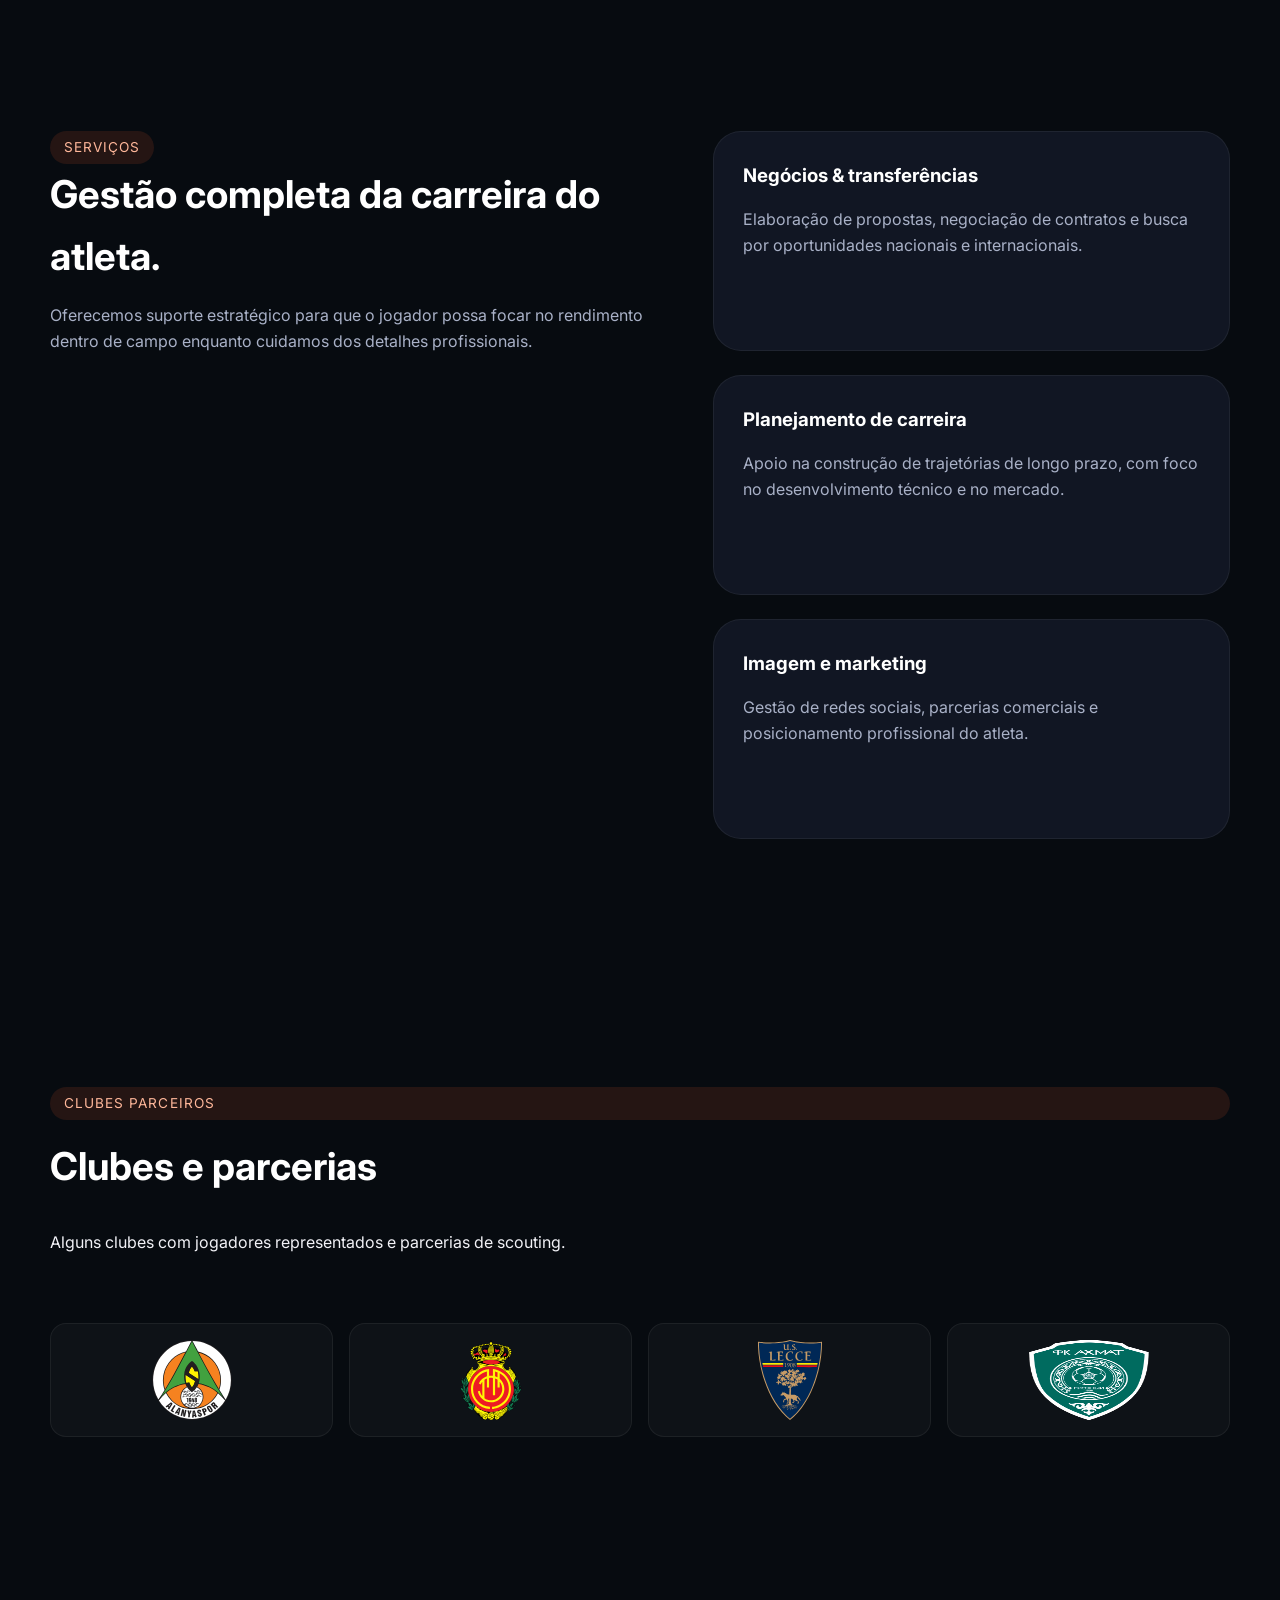
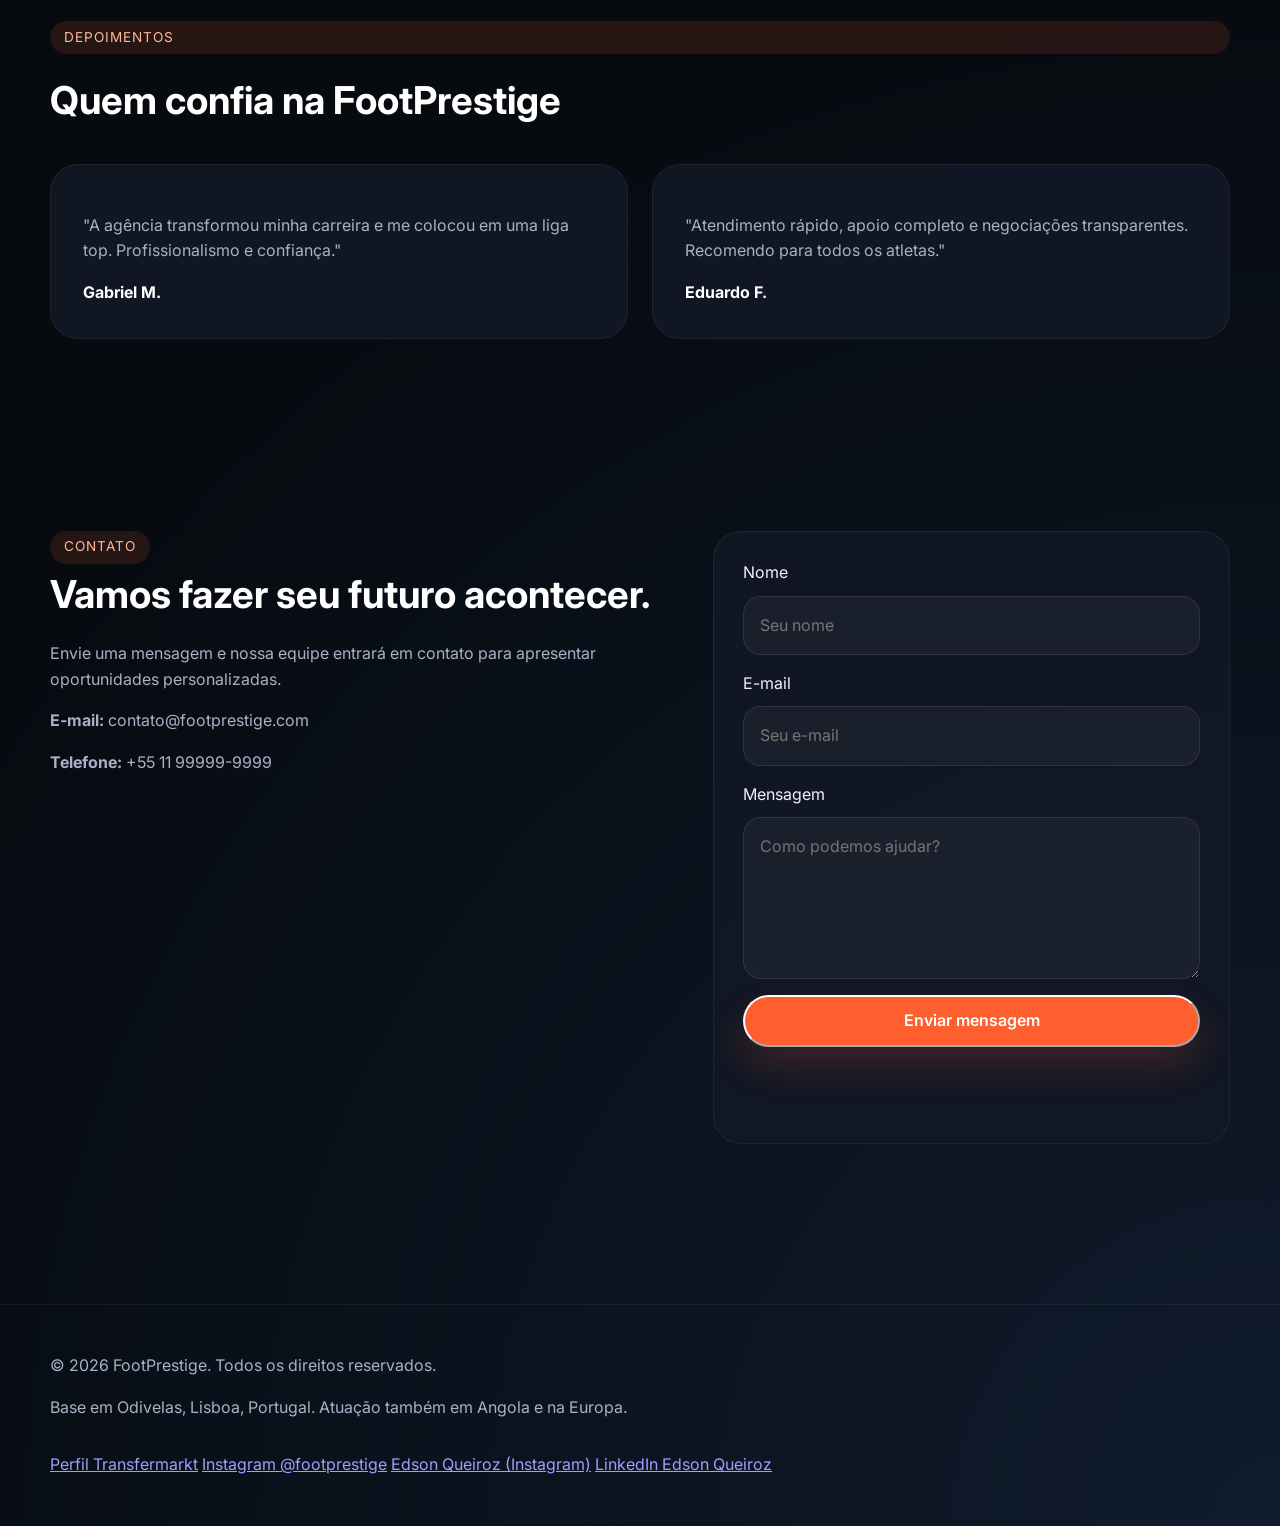
==== commit 1093909c: "update JOGADORES_TEMPLATE.md and index.html, styles.css" ====
--- a/index.html
+++ b/index.html
@@ -126,30 +126,150 @@
           <p>Equipe comprovada por Transfermarkt com 13 jogadores sob contrato, dos quais 4 atuam em ligas de primeira divisão.</p>
         </div>
         <div class="player-grid" id="playerGrid">
+          <!-- TEMPLATE: Copiar e adaptar este bloco para adicionar novos jogadores -->
+          <article class="player-card featured" data-position="Médio Defensivo">
+            <div class="player-header">
+              <div class="player-avatar" aria-hidden="true"></div>
+              <div class="player-badge">Destaque</div>
+            </div>
+            <div class="player-info">
+              <h3>Maestro</h3>
+              <p class="player-position">Médio Defensivo</p>
+              <div class="player-details">
+                <span class="detail-item">
+                  <span class="detail-label">Nacionalidade</span>
+                  <span class="detail-value">Angola</span>
+                </span>
+                <span class="detail-item">
+                  <span class="detail-label">Clube</span>
+                  <span class="detail-value">Alanyaspor</span>
+                </span>
+                <span class="detail-item">
+                  <span class="detail-label">Contrato</span>
+                  <span class="detail-value">até 2029</span>
+                </span>
+                <span class="detail-item">
+                  <span class="detail-label">Valor Mercado</span>
+                  <span class="detail-value highlight">7,00 M €</span>
+                </span>
+              </div>
+            </div>
+          </article>
+
+          <article class="player-card" data-position="Extremo Direito">
+            <div class="player-header">
+              <div class="player-avatar" aria-hidden="true"></div>
+            </div>
+            <div class="player-info">
+              <h3>Zito Luvumbo</h3>
+              <p class="player-position">Extremo Direito</p>
+              <div class="player-details">
+                <span class="detail-item">
+                  <span class="detail-label">Nacionalidade</span>
+                  <span class="detail-value">Angola</span>
+                </span>
+                <span class="detail-item">
+                  <span class="detail-label">Clube</span>
+                  <span class="detail-value">RCD Mallorca</span>
+                </span>
+                <span class="detail-item">
+                  <span class="detail-label">Contrato</span>
+                  <span class="detail-value">até 2026</span>
+                </span>
+                <span class="detail-item">
+                  <span class="detail-label">Valor Mercado</span>
+                  <span class="detail-value">3,00 M €</span>
+                </span>
+              </div>
+            </div>
+          </article>
+
+          <article class="player-card" data-position="Defesa Central">
+            <div class="player-header">
+              <div class="player-avatar" aria-hidden="true"></div>
+            </div>
+            <div class="player-info">
+              <h3>Gaspar</h3>
+              <p class="player-position">Defesa Central</p>
+              <div class="player-details">
+                <span class="detail-item">
+                  <span class="detail-label">Nacionalidade</span>
+                  <span class="detail-value">Angola</span>
+                </span>
+                <span class="detail-item">
+                  <span class="detail-label">Clube</span>
+                  <span class="detail-value">US Lecce</span>
+                </span>
+                <span class="detail-item">
+                  <span class="detail-label">Contrato</span>
+                  <span class="detail-value">até 2027</span>
+                </span>
+                <span class="detail-item">
+                  <span class="detail-label">Valor Mercado</span>
+                  <span class="detail-value">3,00 M €</span>
+                </span>
+              </div>
+            </div>
+          </article>
+
           <article class="player-card" data-position="Médio Defensivo">
-            <div class="player-avatar" aria-hidden="true"></div>
-            <h3>Maestro</h3>
-            <p class="player-position">Médio Defensivo</p>
-            <p>Angola / Alanyaspor · contrato até 2029 · valor de mercado 7,00 M €.</p>
-          </article>
-          <article class="player-card" data-position="Extremo Direito">
-            <div class="player-avatar" aria-hidden="true"></div>
-            <h3>Zito Luvumbo</h3>
-            <p class="player-position">Extremo Direito</p>
-            <p>Angola / RCD Mallorca · contrato até 2026 · valor de mercado 3,00 M €.</p>
-          </article>
-          <article class="player-card" data-position="Defesa Central">
-            <div class="player-avatar" aria-hidden="true"></div>
-            <h3>Gaspar</h3>
-            <p class="player-position">Defesa Central</p>
-            <p>Angola / US Lecce · contrato até 2027 · valor de mercado 3,00 M €.</p>
-          </article>
-          <article class="player-card" data-position="Médio Defensivo">
-            <div class="player-avatar" aria-hidden="true"></div>
-            <h3>Kelliano</h3>
-            <p class="player-position">Médio Defensivo</p>
-            <p>Angola / Akhmat Grozny · contrato até 2029 · valor de mercado 800 mil €.</p>
-          </article>
+            <div class="player-header">
+              <div class="player-avatar" aria-hidden="true"></div>
+            </div>
+            <div class="player-info">
+              <h3>Kelliano</h3>
+              <p class="player-position">Médio Defensivo</p>
+              <div class="player-details">
+                <span class="detail-item">
+                  <span class="detail-label">Nacionalidade</span>
+                  <span class="detail-value">Angola</span>
+                </span>
+                <span class="detail-item">
+                  <span class="detail-label">Clube</span>
+                  <span class="detail-value">Akhmat Grozny</span>
+                </span>
+                <span class="detail-item">
+                  <span class="detail-label">Contrato</span>
+                  <span class="detail-value">até 2029</span>
+                </span>
+                <span class="detail-item">
+                  <span class="detail-label">Valor Mercado</span>
+                  <span class="detail-value">800 mil €</span>
+                </span>
+              </div>
+            </div>
+          </article>
+
+          <!-- TEMPLATE: Modelo vazio para copiar -->
+          <!-- 
+          <article class="player-card" data-position="Posição do Jogador">
+            <div class="player-header">
+              <div class="player-avatar" aria-hidden="true"></div>
+            </div>
+            <div class="player-info">
+              <h3>Nome do Jogador</h3>
+              <p class="player-position">Posição (ex: Médio Defensivo)</p>
+              <div class="player-details">
+                <span class="detail-item">
+                  <span class="detail-label">Nacionalidade</span>
+                  <span class="detail-value">País</span>
+                </span>
+                <span class="detail-item">
+                  <span class="detail-label">Clube</span>
+                  <span class="detail-value">Nome do Clube</span>
+                </span>
+                <span class="detail-item">
+                  <span class="detail-label">Contrato</span>
+                  <span class="detail-value">até AAAA</span>
+                </span>
+                <span class="detail-item">
+                  <span class="detail-label">Valor Mercado</span>
+                  <span class="detail-value">X,XX M €</span>
+                </span>
+              </div>
+            </div>
+          </article>
+          -->
         </div>
       </div>
     </section>
@@ -187,28 +307,16 @@
         </div>
         <div class="partners-grid">
           <a class="partner" href="https://www.alanyaspor.org.tr" target="_blank" rel="noopener" aria-label="Alanyaspor">
-            <svg width="120" height="80" viewBox="0 0 120 80" xmlns="http://www.w3.org/2000/svg" role="img" aria-hidden="true">
-              <rect width="120" height="80" rx="12" fill="#f7b500" />
-              <text x="50%" y="55%" dominant-baseline="middle" text-anchor="middle" font-size="20" fill="#07101f">ALY</text>
-            </svg>
+            <img src="assets/logos/alanyaspor_logo.svg" alt="Alanyaspor logo" width="120" height="80" loading="lazy" />
           </a>
           <a class="partner" href="https://www.rcdmallorca.es" target="_blank" rel="noopener" aria-label="RCD Mallorca">
-            <svg width="120" height="80" viewBox="0 0 120 80" xmlns="http://www.w3.org/2000/svg" role="img" aria-hidden="true">
-              <rect width="120" height="80" rx="12" fill="#c93b3b" />
-              <text x="50%" y="55%" dominant-baseline="middle" text-anchor="middle" font-size="18" fill="#fff">RCD</text>
-            </svg>
+            <img src="assets/logos/rcd_mallorca.svg" alt="RCD Mallorca logo" width="120" height="80" loading="lazy" />
           </a>
           <a class="partner" href="https://www.uslecce.it" target="_blank" rel="noopener" aria-label="US Lecce">
-            <svg width="120" height="80" viewBox="0 0 120 80" xmlns="http://www.w3.org/2000/svg" role="img" aria-hidden="true">
-              <rect width="120" height="80" rx="12" fill="#f05a28" />
-              <text x="50%" y="55%" dominant-baseline="middle" text-anchor="middle" font-size="18" fill="#07101f">LEC</text>
-            </svg>
+            <img src="assets/logos/us_lecce_crest.svg" alt="US Lecce crest" width="120" height="80" loading="lazy" />
           </a>
-          <a class="partner" href="https://t.me/akhmat" target="_blank" rel="noopener" aria-label="Akhmat Grozny">
-            <svg width="120" height="80" viewBox="0 0 120 80" xmlns="http://www.w3.org/2000/svg" role="img" aria-hidden="true">
-              <rect width="120" height="80" rx="12" fill="#2ea3a3" />
-              <text x="50%" y="55%" dominant-baseline="middle" text-anchor="middle" font-size="18" fill="#07101f">AKH</text>
-            </svg>
+          <a class="partner" href="https://fc-akhmat.ru" target="_blank" rel="noopener" aria-label="Akhmat Grozny">
+            <img src="assets/logos/akhmat_grozny.png" alt="FC Akhmat Grozny logo" width="120" height="80" loading="lazy" />
           </a>
         </div>
       </div>
--- a/styles.css
+++ b/styles.css
@@ -324,19 +324,109 @@
 .player-card {
   position: relative;
   overflow: hidden;
+  display: flex;
+  flex-direction: column;
+  height: 100%;
+  transition: all 0.25s ease;
+}
+
+.player-card:hover {
+  transform: translateY(-4px);
+  border-color: rgba(255, 95, 46, 0.3);
+  box-shadow: 0 20px 50px rgba(255, 95, 46, 0.15);
+}
+
+.player-card.featured {
+  grid-column: span 1;
+  border-color: rgba(255, 95, 46, 0.25);
+  box-shadow: inset 0 0 0 1px rgba(255, 95, 46, 0.15);
+}
+
+.player-card.featured::before {
+  content: '';
+  position: absolute;
+  inset: 0;
+  background: linear-gradient(135deg, rgba(255, 95, 46, 0.08) 0%, transparent 60%);
+  pointer-events: none;
+}
+
+.player-header {
+  position: relative;
+  margin-bottom: 1.25rem;
 }
 
 .player-avatar {
-  height: 240px;
-  border-radius: 24px;
-  background: linear-gradient(180deg, rgba(255, 95, 46, 0.15), rgba(255, 255, 255, 0.04));
-  margin-bottom: 1.25rem;
+  height: 200px;
+  border-radius: 20px;
+  background: linear-gradient(135deg, rgba(255, 95, 46, 0.2), rgba(75, 142, 255, 0.08));
+  position: relative;
+}
+
+.player-badge {
+  position: absolute;
+  top: 1rem;
+  right: 1rem;
+  padding: 0.4rem 0.9rem;
+  background: linear-gradient(135deg, rgba(255, 95, 46, 0.95), rgba(255, 95, 46, 0.85));
+  color: #fff;
+  border-radius: 12px;
+  font-size: 0.75rem;
+  font-weight: 700;
+  text-transform: uppercase;
+  letter-spacing: 0.06em;
+  box-shadow: 0 8px 16px rgba(255, 95, 46, 0.3);
+}
+
+.player-info {
+  flex: 1;
+  display: flex;
+  flex-direction: column;
+}
+
+.player-info h3 {
+  margin: 0 0 0.4rem;
+  font-size: 1.2rem;
+  color: #fff;
+  line-height: 1.2;
 }
 
 .player-position {
-  margin: 0.45rem 0 1rem;
+  margin: 0 0 1.2rem;
   color: #ffb79a;
   font-weight: 600;
+  font-size: 0.95rem;
+}
+
+.player-details {
+  display: grid;
+  grid-template-columns: 1fr 1fr;
+  gap: 1rem;
+  margin-top: auto;
+}
+
+.detail-item {
+  display: flex;
+  flex-direction: column;
+  gap: 0.3rem;
+}
+
+.detail-label {
+  font-size: 0.8rem;
+  color: var(--text-muted);
+  text-transform: uppercase;
+  letter-spacing: 0.04em;
+  font-weight: 500;
+}
+
+.detail-value {
+  color: #fff;
+  font-weight: 600;
+  font-size: 0.95rem;
+}
+
+.detail-value.highlight {
+  color: #ffb79a;
+  font-size: 1rem;
 }
 
 .services {
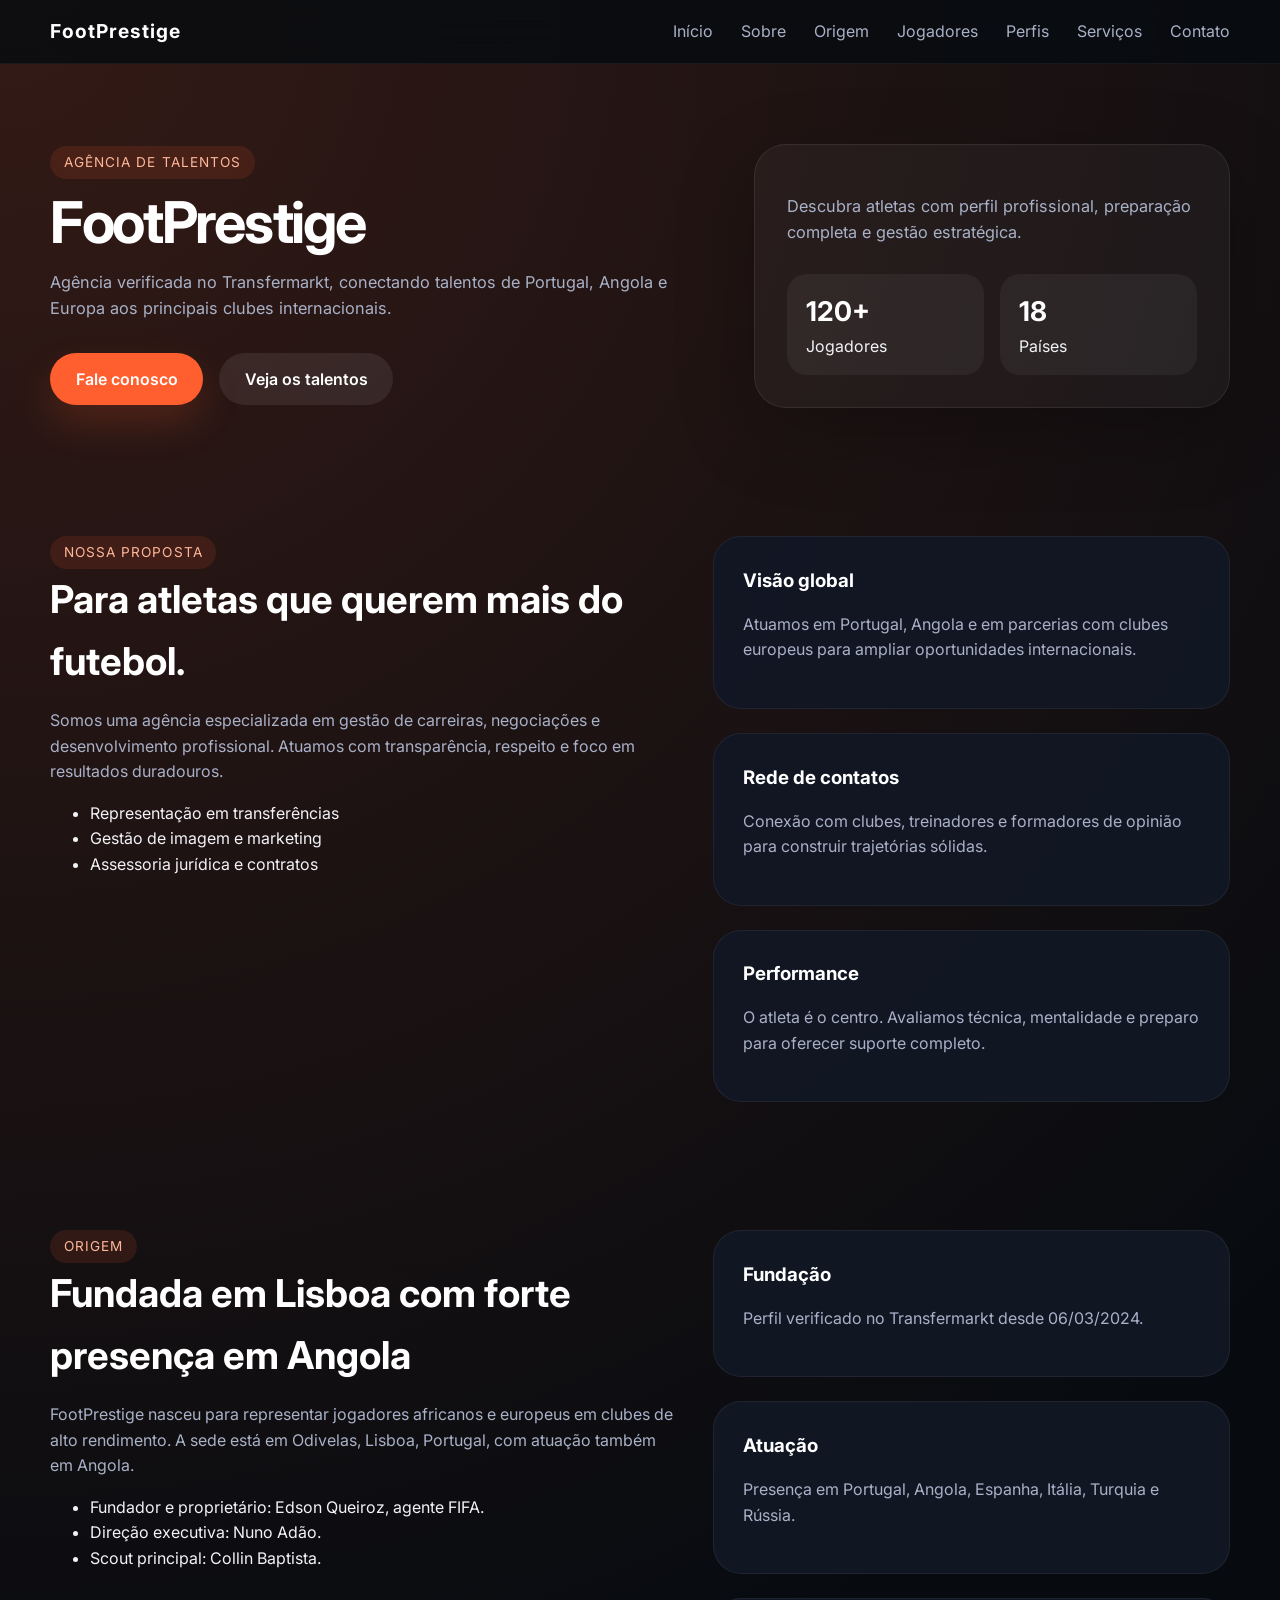
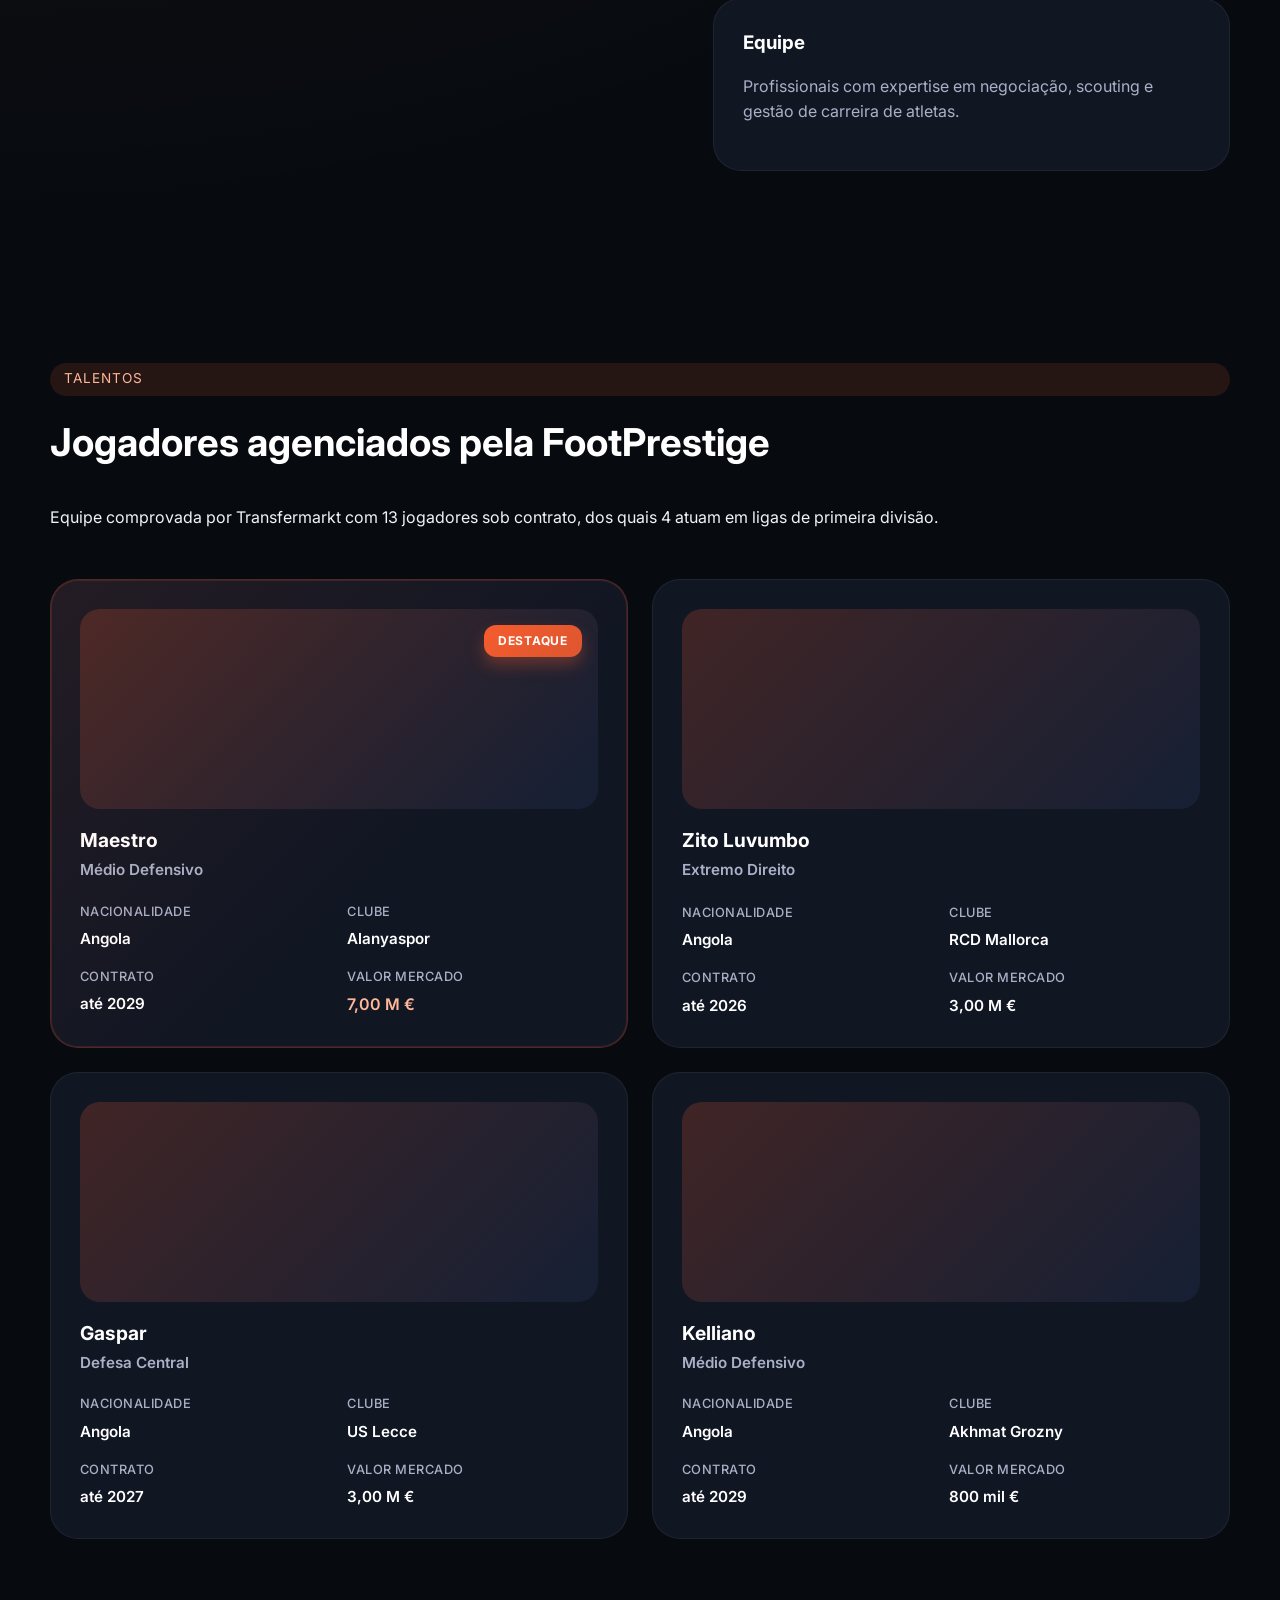
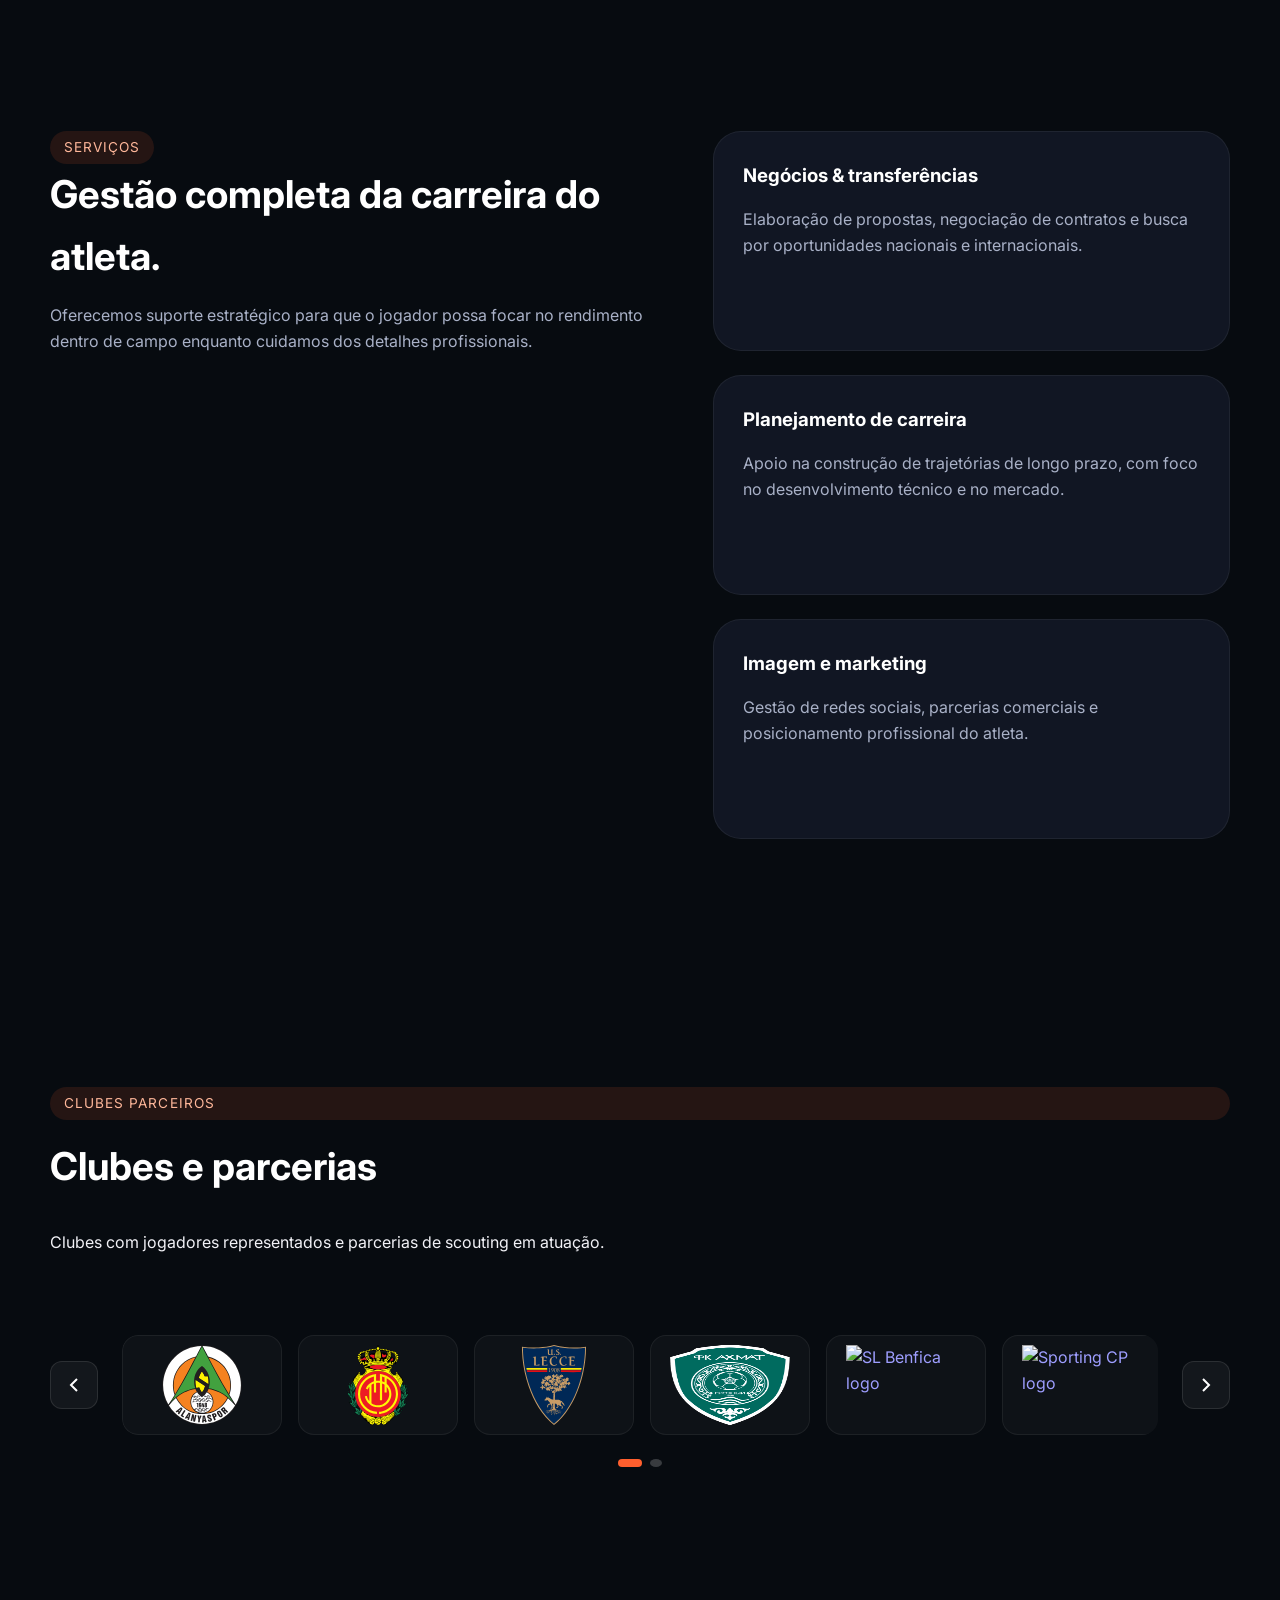
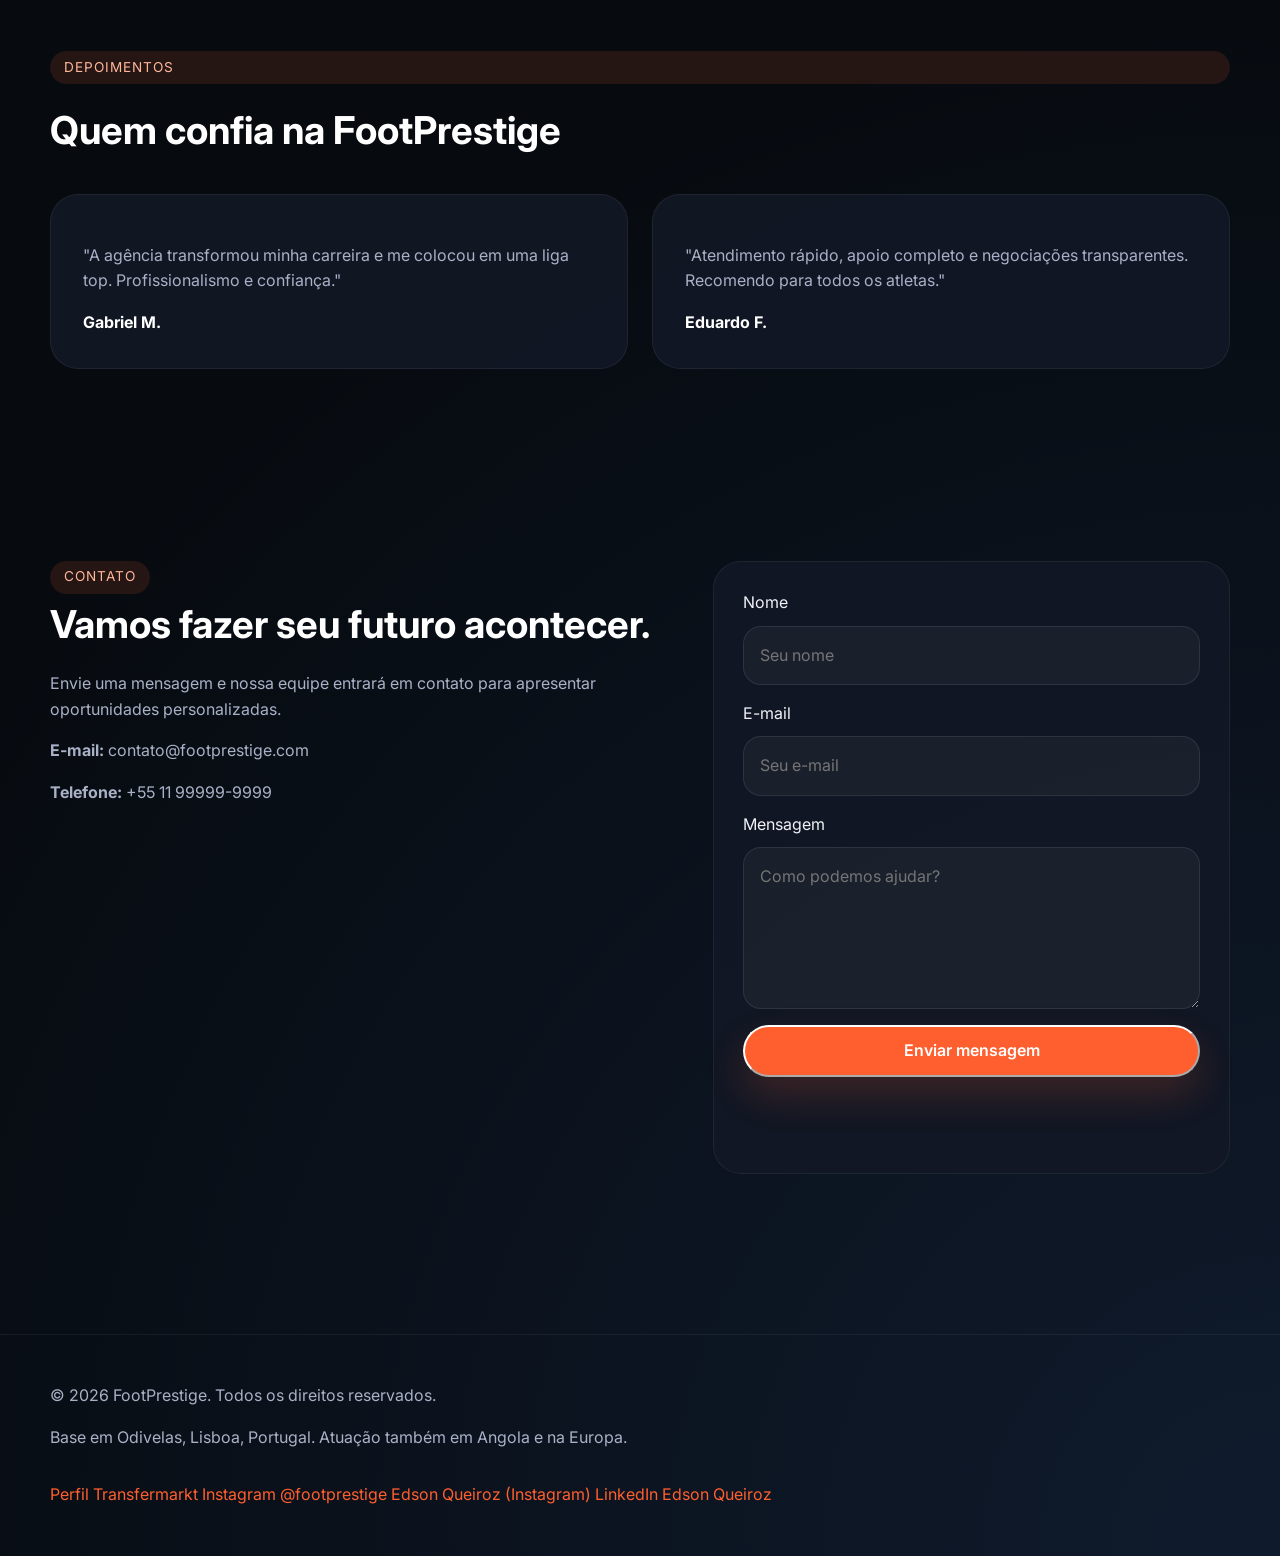
==== commit e91208ea: "novo site" ====
--- a/index.html
+++ b/index.html
@@ -24,6 +24,7 @@
         <a href="#about">Sobre</a>
         <a href="#agency">Origem</a>
         <a href="#players">Jogadores</a>
+        <a href="players.html">Perfis</a>
         <a href="#services">Serviços</a>
         <a href="#contact">Contato</a>
       </nav>
@@ -303,22 +304,47 @@
         <div class="section-header">
           <span class="eyebrow">Clubes parceiros</span>
           <h2>Clubes e parcerias</h2>
-          <p>Alguns clubes com jogadores representados e parcerias de scouting.</p>
-        </div>
-        <div class="partners-grid">
-          <a class="partner" href="https://www.alanyaspor.org.tr" target="_blank" rel="noopener" aria-label="Alanyaspor">
-            <img src="assets/logos/alanyaspor_logo.svg" alt="Alanyaspor logo" width="120" height="80" loading="lazy" />
-          </a>
-          <a class="partner" href="https://www.rcdmallorca.es" target="_blank" rel="noopener" aria-label="RCD Mallorca">
-            <img src="assets/logos/rcd_mallorca.svg" alt="RCD Mallorca logo" width="120" height="80" loading="lazy" />
-          </a>
-          <a class="partner" href="https://www.uslecce.it" target="_blank" rel="noopener" aria-label="US Lecce">
-            <img src="assets/logos/us_lecce_crest.svg" alt="US Lecce crest" width="120" height="80" loading="lazy" />
-          </a>
-          <a class="partner" href="https://fc-akhmat.ru" target="_blank" rel="noopener" aria-label="Akhmat Grozny">
-            <img src="assets/logos/akhmat_grozny.png" alt="FC Akhmat Grozny logo" width="120" height="80" loading="lazy" />
-          </a>
-        </div>
+          <p>Clubes com jogadores representados e parcerias de scouting em atuação.</p>
+        </div>
+        <div class="carousel-container">
+          <button class="carousel-btn carousel-prev" aria-label="Anterior">
+            <svg width="24" height="24" viewBox="0 0 24 24" fill="none" stroke="currentColor" stroke-width="2">
+              <polyline points="15 18 9 12 15 6"></polyline>
+            </svg>
+          </button>
+          <div class="carousel-wrapper">
+            <div class="partners-carousel" id="partnersCarousel">
+              <a class="partner-item" href="https://www.alanyaspor.org.tr" target="_blank" rel="noopener" aria-label="Alanyaspor">
+                <img src="assets/logos/alanyaspor_logo.svg" alt="Alanyaspor logo" width="120" height="80" loading="lazy" />
+              </a>
+              <a class="partner-item" href="https://www.rcdmallorca.es" target="_blank" rel="noopener" aria-label="RCD Mallorca">
+                <img src="assets/logos/rcd_mallorca.svg" alt="RCD Mallorca logo" width="120" height="80" loading="lazy" />
+              </a>
+              <a class="partner-item" href="https://www.uslecce.it" target="_blank" rel="noopener" aria-label="US Lecce">
+                <img src="assets/logos/us_lecce_crest.svg" alt="US Lecce crest" width="120" height="80" loading="lazy" />
+              </a>
+              <a class="partner-item" href="https://fc-akhmat.ru" target="_blank" rel="noopener" aria-label="Akhmat Grozny">
+                <img src="assets/logos/akhmat_grozny.png" alt="FC Akhmat Grozny logo" width="120" height="80" loading="lazy" />
+              </a>
+              <!-- Adicione mais clubes aqui no mesmo formato -->
+              <a class="partner-item" href="https://www.benfica.pt" target="_blank" rel="noopener" aria-label="SL Benfica">
+                <img src="assets/logos/benfica.svg" alt="SL Benfica logo" width="120" height="80" loading="lazy" />
+              </a>
+              <a class="partner-item" href="https://www.sporting.pt" target="_blank" rel="noopener" aria-label="Sporting CP">
+                <img src="assets/logos/sporting.svg" alt="Sporting CP logo" width="120" height="80" loading="lazy" />
+              </a>
+              <a class="partner-item" href="https://www.fcporto.pt" target="_blank" rel="noopener" aria-label="FC Porto">
+                <img src="assets/logos/fcporto.svg" alt="FC Porto logo" width="120" height="80" loading="lazy" />
+              </a>
+            </div>
+          </div>
+          <button class="carousel-btn carousel-next" aria-label="Próximo">
+            <svg width="24" height="24" viewBox="0 0 24 24" fill="none" stroke="currentColor" stroke-width="2">
+              <polyline points="9 18 15 12 9 6"></polyline>
+            </svg>
+          </button>
+        </div>
+        <div class="carousel-dots" id="carouselDots"></div>
       </div>
     </section>
 
--- a/styles.css
+++ b/styles.css
@@ -568,3 +568,384 @@
     padding: 1rem 0;
   }
 }
+
+/* Carousel de Parceiros */
+.carousel-container {
+  display: flex;
+  align-items: center;
+  gap: 1.5rem;
+  margin-top: 2rem;
+}
+
+.carousel-btn {
+  flex-shrink: 0;
+  width: 48px;
+  height: 48px;
+  border-radius: 12px;
+  border: 1px solid rgba(255, 255, 255, 0.1);
+  background: rgba(255, 255, 255, 0.05);
+  color: #fff;
+  cursor: pointer;
+  display: flex;
+  align-items: center;
+  justify-content: center;
+  transition: all 0.25s ease;
+}
+
+.carousel-btn:hover {
+  background: rgba(255, 95, 46, 0.2);
+  border-color: rgba(255, 95, 46, 0.3);
+}
+
+.carousel-wrapper {
+  flex: 1;
+  overflow: hidden;
+  border-radius: 16px;
+}
+
+.partners-carousel {
+  display: flex;
+  gap: 1rem;
+  transition: transform 0.4s cubic-bezier(0.4, 0, 0.2, 1);
+}
+
+.partner-item {
+  flex-shrink: 0;
+  width: 160px;
+  height: 100px;
+  display: flex;
+  align-items: center;
+  justify-content: center;
+  padding: 1rem;
+  border-radius: 16px;
+  background: rgba(255,255,255,0.03);
+  border: 1px solid rgba(255,255,255,0.06);
+  transition: all 0.25s ease;
+  text-decoration: none;
+}
+
+.partner-item:hover {
+  transform: translateY(-6px);
+  box-shadow: 0 18px 45px rgba(0,0,0,0.18);
+  background: rgba(255, 95, 46, 0.1);
+  border-color: rgba(255, 95, 46, 0.2);
+}
+
+.carousel-dots {
+  display: flex;
+  justify-content: center;
+  gap: 0.5rem;
+  margin-top: 1.5rem;
+}
+
+.carousel-dot {
+  width: 8px;
+  height: 8px;
+  border-radius: 50%;
+  background: rgba(255, 255, 255, 0.2);
+  border: none;
+  cursor: pointer;
+  transition: all 0.25s ease;
+}
+
+.carousel-dot.active {
+  background: var(--primary);
+  width: 24px;
+  border-radius: 4px;
+}
+
+/* Página de Perfis de Jogadores */
+.page-header {
+  text-align: center;
+  padding: 3rem 0 2rem;
+}
+
+.page-header h1 {
+  font-size: clamp(2.5rem, 4vw, 3.5rem);
+  margin: 1rem 0;
+  color: #fff;
+}
+
+.page-header .eyebrow {
+  display: inline-flex;
+}
+
+.page-header p {
+  color: var(--text-muted);
+  max-width: 42rem;
+  margin: 1rem auto 0;
+  font-size: 1.05rem;
+}
+
+.players-section {
+  padding: 3rem 0 4rem;
+}
+
+.players-full-grid {
+  display: grid;
+  gap: 2rem;
+  grid-template-columns: repeat(2, minmax(0, 1fr));
+}
+
+.player-profile {
+  width: 100%;
+}
+
+.player-profile.featured {
+  grid-column: span 2;
+}
+
+.profile-card {
+  display: grid;
+  grid-template-columns: 280px 1fr;
+  gap: 2rem;
+  background: var(--surface);
+  border: 1px solid rgba(255, 255, 255, 0.06);
+  border-radius: 28px;
+  padding: 2rem;
+  transition: all 0.25s ease;
+}
+
+.player-profile.featured .profile-card {
+  border-color: rgba(255, 95, 46, 0.25);
+  box-shadow: inset 0 0 0 1px rgba(255, 95, 46, 0.15);
+}
+
+.profile-card:hover {
+  border-color: rgba(255, 95, 46, 0.2);
+  box-shadow: 0 20px 50px rgba(0, 0, 0, 0.2);
+}
+
+.player-image {
+  display: flex;
+  flex-direction: column;
+  gap: 1rem;
+}
+
+.player-placeholder {
+  height: 280px;
+  border-radius: 20px;
+  background: linear-gradient(135deg, rgba(255, 95, 46, 0.2), rgba(75, 142, 255, 0.08));
+}
+
+.profile-body {
+  display: flex;
+  flex-direction: column;
+  gap: 1.5rem;
+}
+
+.profile-header {
+  display: flex;
+  align-items: flex-start;
+  justify-content: space-between;
+  gap: 1rem;
+}
+
+.profile-header h2 {
+  margin: 0;
+  font-size: 2rem;
+  color: #fff;
+}
+
+.profile-badge {
+  padding: 0.4rem 0.9rem;
+  background: linear-gradient(135deg, rgba(255, 95, 46, 0.95), rgba(255, 95, 46, 0.85));
+  color: #fff;
+  border-radius: 12px;
+  font-size: 0.75rem;
+  font-weight: 700;
+  text-transform: uppercase;
+  letter-spacing: 0.06em;
+  box-shadow: 0 8px 16px rgba(255, 95, 46, 0.3);
+  white-space: nowrap;
+}
+
+.position-tag {
+  display: inline-flex;
+  width: fit-content;
+  padding: 0.4rem 0.9rem;
+  background: rgba(255, 95, 46, 0.12);
+  color: #ffb79a;
+  border-radius: 8px;
+  font-weight: 600;
+  margin: 0;
+}
+
+.profile-info {
+  display: grid;
+  grid-template-columns: repeat(2, minmax(0, 1fr));
+  gap: 1rem 1.5rem;
+}
+
+.info-row {
+  display: flex;
+  flex-direction: column;
+  gap: 0.3rem;
+}
+
+.info-label {
+  font-size: 0.8rem;
+  color: var(--text-muted);
+  text-transform: uppercase;
+  letter-spacing: 0.04em;
+  font-weight: 500;
+}
+
+.info-value {
+  color: #fff;
+  font-weight: 600;
+  font-size: 0.95rem;
+}
+
+.info-value.amount {
+  color: #ffb79a;
+  font-size: 1.1rem;
+}
+
+.profile-section {
+  padding-top: 1rem;
+  border-top: 1px solid rgba(255, 255, 255, 0.06);
+}
+
+.profile-section h3 {
+  margin: 0 0 0.75rem;
+  color: #fff;
+  font-size: 1.05rem;
+}
+
+.profile-section p {
+  margin: 0;
+  color: var(--text-muted);
+  line-height: 1.6;
+}
+
+.characteristics {
+  list-style: none;
+  padding: 0;
+  margin: 0;
+  display: grid;
+  grid-template-columns: repeat(2, minmax(0, 1fr));
+  gap: 0.75rem;
+}
+
+.characteristics li {
+  color: var(--text-muted);
+  padding-left: 1.5rem;
+  position: relative;
+}
+
+.characteristics li::before {
+  content: '✓';
+  position: absolute;
+  left: 0;
+  color: #ffb79a;
+  font-weight: bold;
+}
+
+.contact-cta {
+  margin-top: auto;
+  padding-top: 1rem;
+  border-top: 1px solid rgba(255, 255, 255, 0.06);
+}
+
+.contact-cta .btn {
+  width: 100%;
+  justify-content: center;
+}
+
+/* CTA Section */
+.cta-section {
+  padding: 3rem 0;
+}
+
+.cta-card {
+  background: linear-gradient(135deg, rgba(255, 95, 46, 0.1), transparent);
+  border: 1px solid rgba(255, 95, 46, 0.2);
+  border-radius: 28px;
+  padding: 3rem 2rem;
+  text-align: center;
+}
+
+.cta-card h2 {
+  margin: 0 0 1rem;
+  font-size: 2rem;
+  color: #fff;
+}
+
+.cta-card p {
+  margin: 0 0 1.5rem;
+  color: var(--text-muted);
+  font-size: 1.05rem;
+}
+
+.footer-inner a {
+  color: var(--primary);
+  text-decoration: none;
+}
+
+.footer-inner a:hover {
+  text-decoration: underline;
+}
+
+/* Responsive */
+@media (max-width: 960px) {
+  .players-full-grid {
+    grid-template-columns: 1fr;
+  }
+
+  .player-profile.featured {
+    grid-column: span 1;
+  }
+
+  .profile-card {
+    grid-template-columns: 1fr;
+  }
+
+  .carousel-container {
+    gap: 1rem;
+  }
+
+  .carousel-btn {
+    width: 40px;
+    height: 40px;
+  }
+
+  .partner-item {
+    width: 140px;
+  }
+}
+
+@media (max-width: 720px) {
+  .page-header {
+    padding: 2rem 0 1.5rem;
+  }
+
+  .page-header h1 {
+    font-size: 2rem;
+  }
+
+  .profile-info {
+    grid-template-columns: 1fr;
+  }
+
+  .characteristics {
+    grid-template-columns: 1fr;
+  }
+
+  .carousel-wrapper {
+    overflow-x: auto;
+    scroll-behavior: smooth;
+  }
+
+  .carousel-btn {
+    display: none;
+  }
+
+  .cta-card {
+    padding: 2rem 1.5rem;
+  }
+
+  .cta-card h2 {
+    font-size: 1.5rem;
+  }
+}
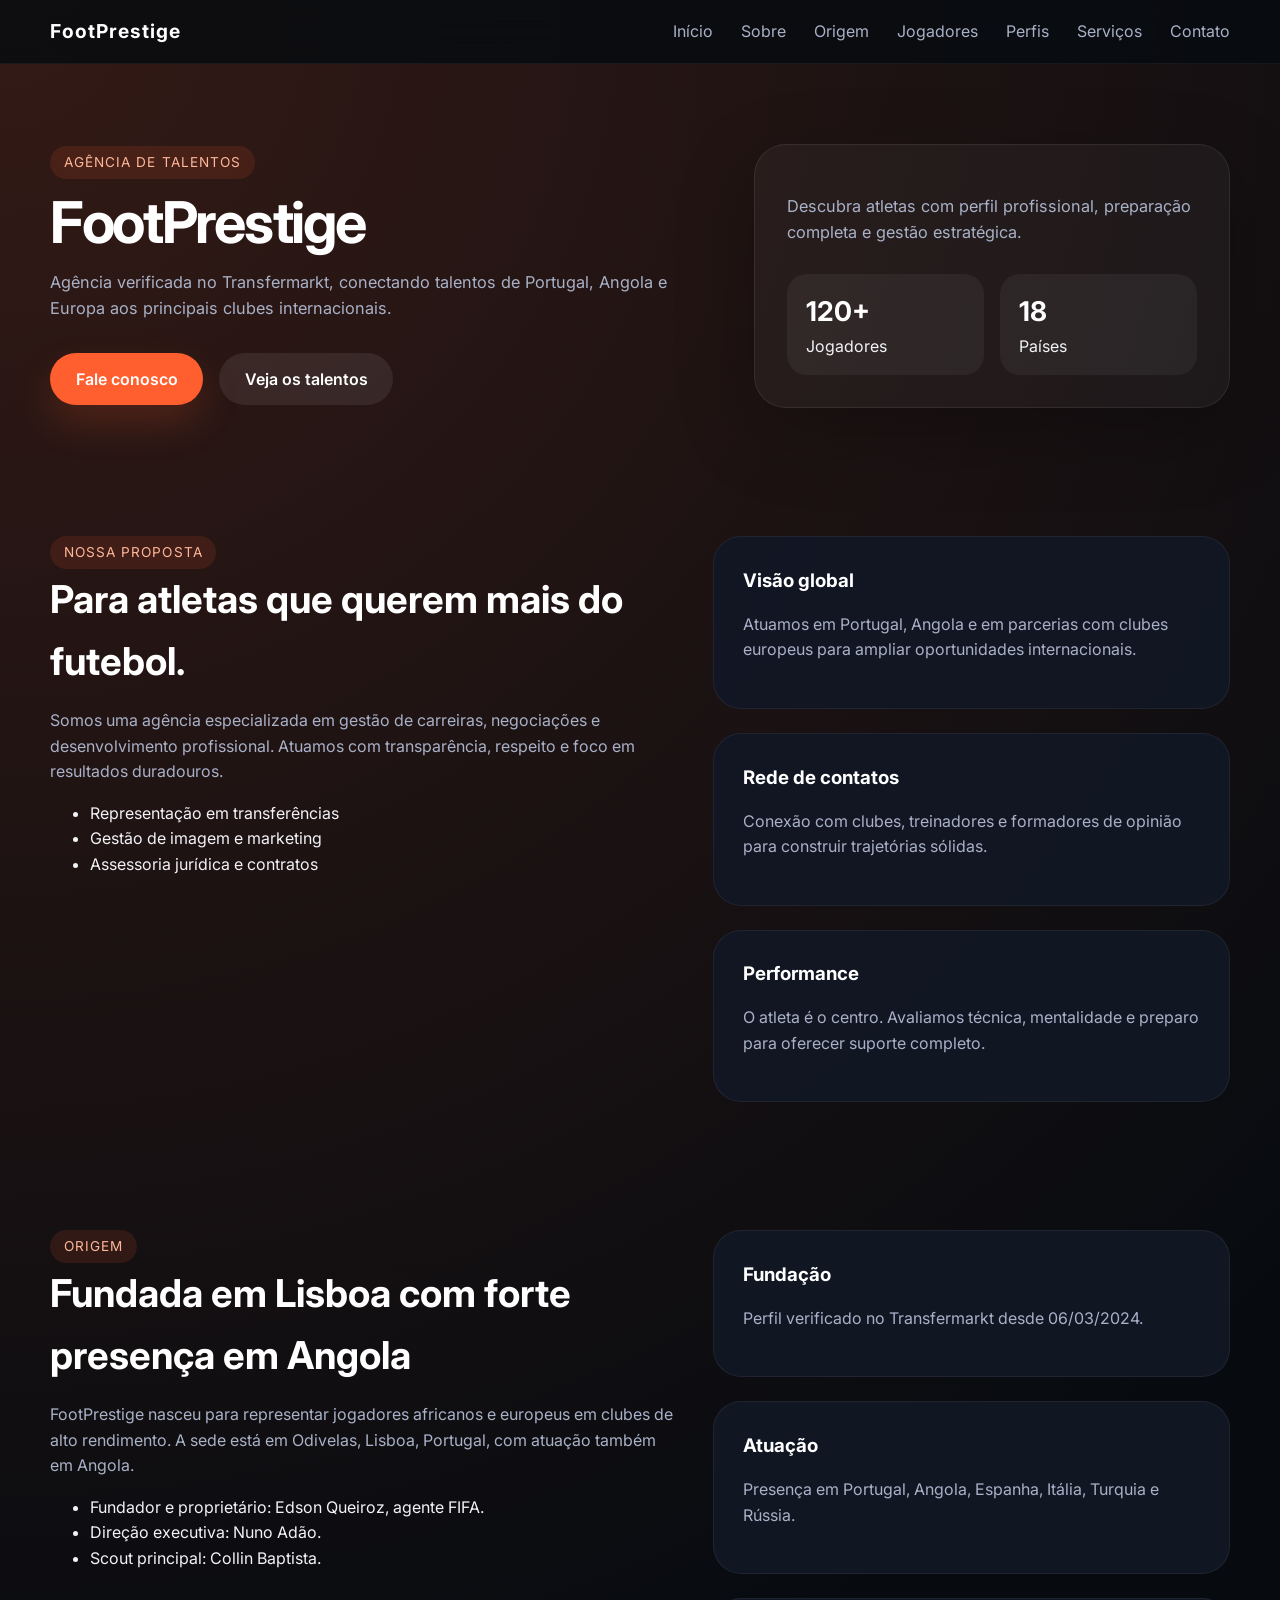
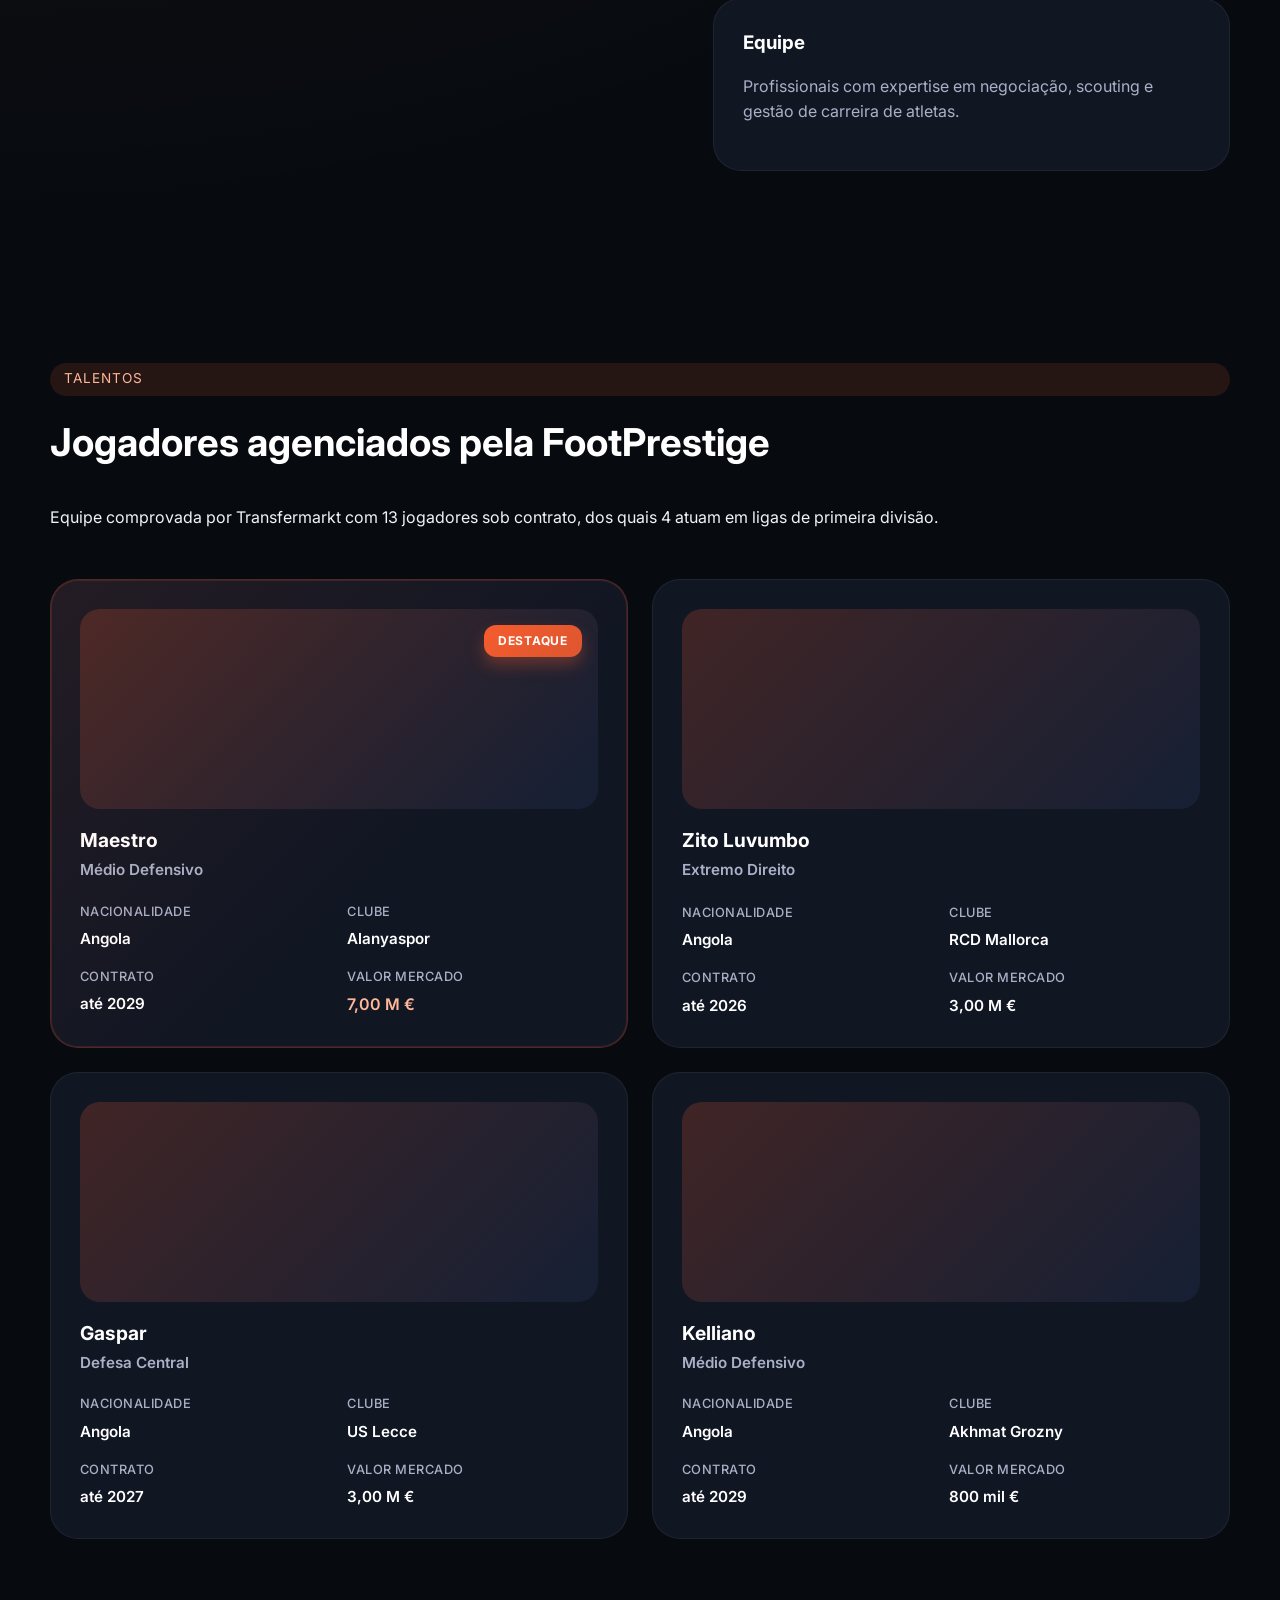
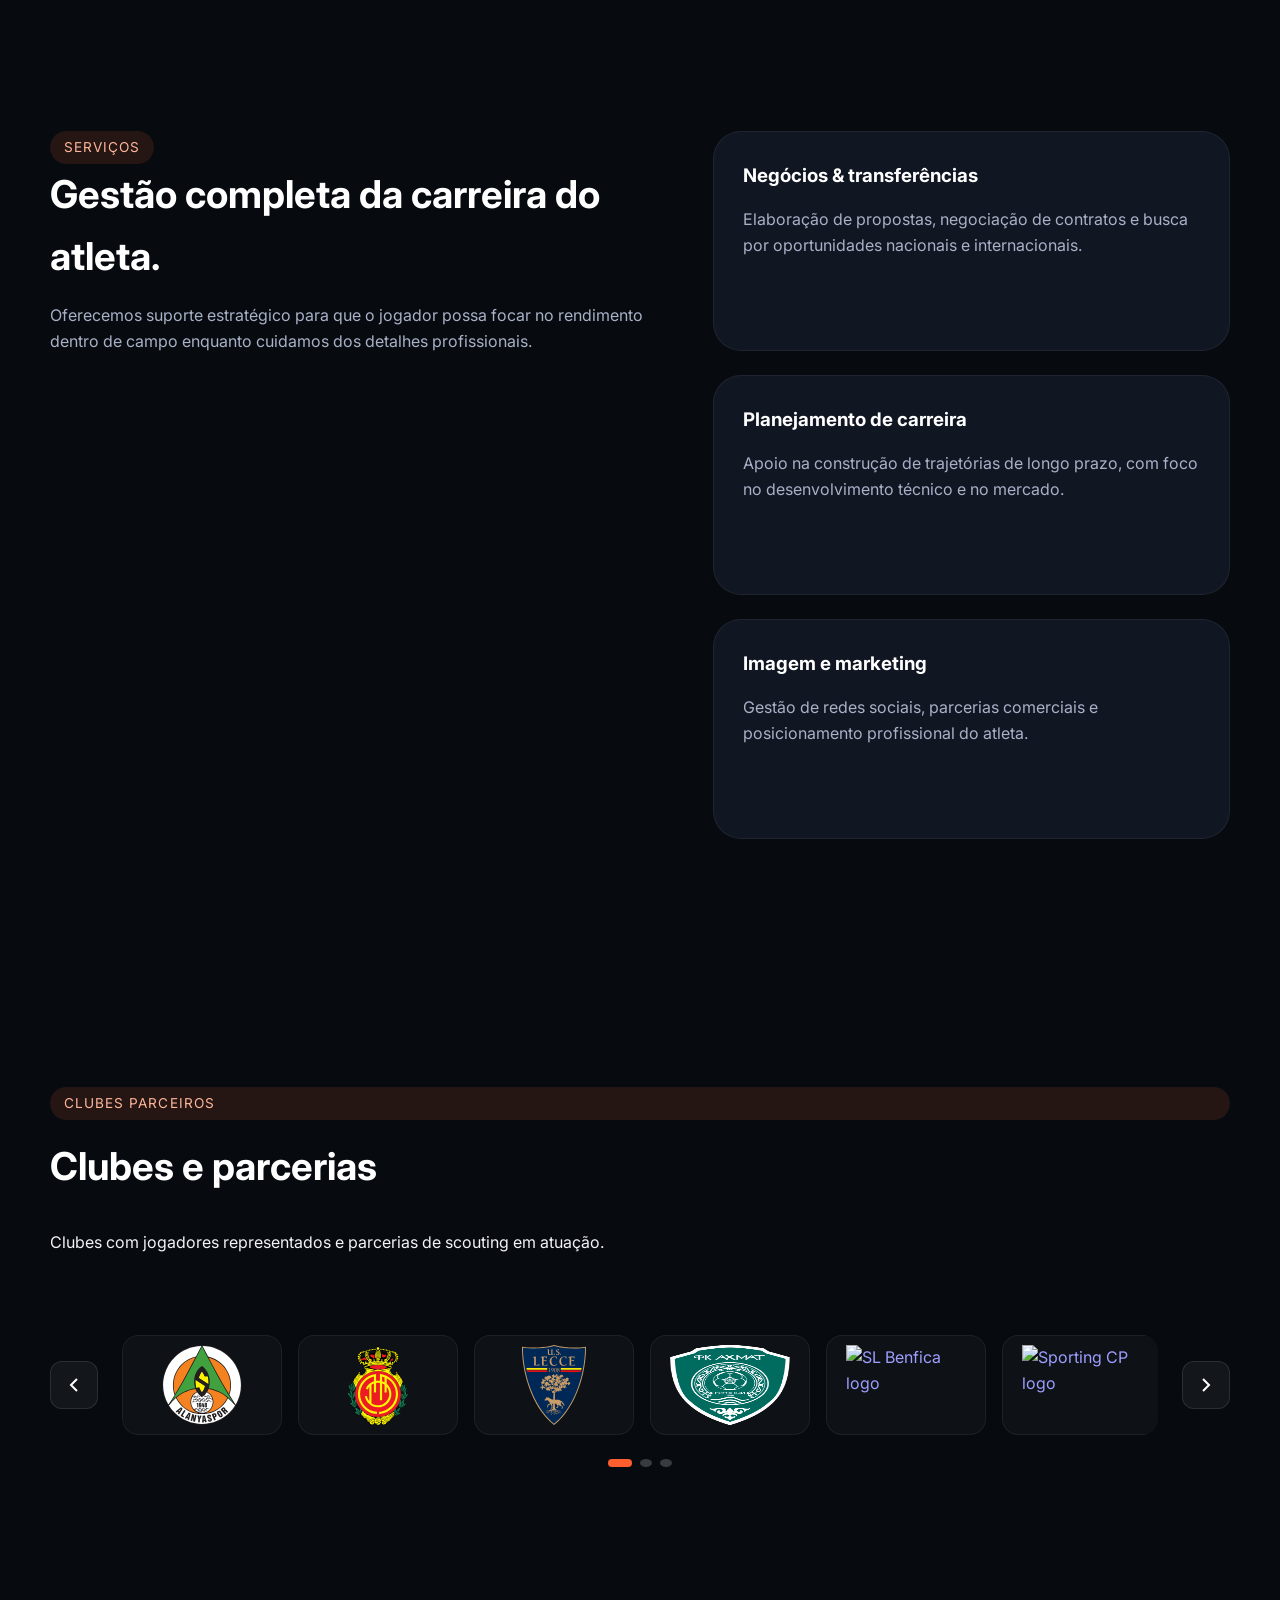
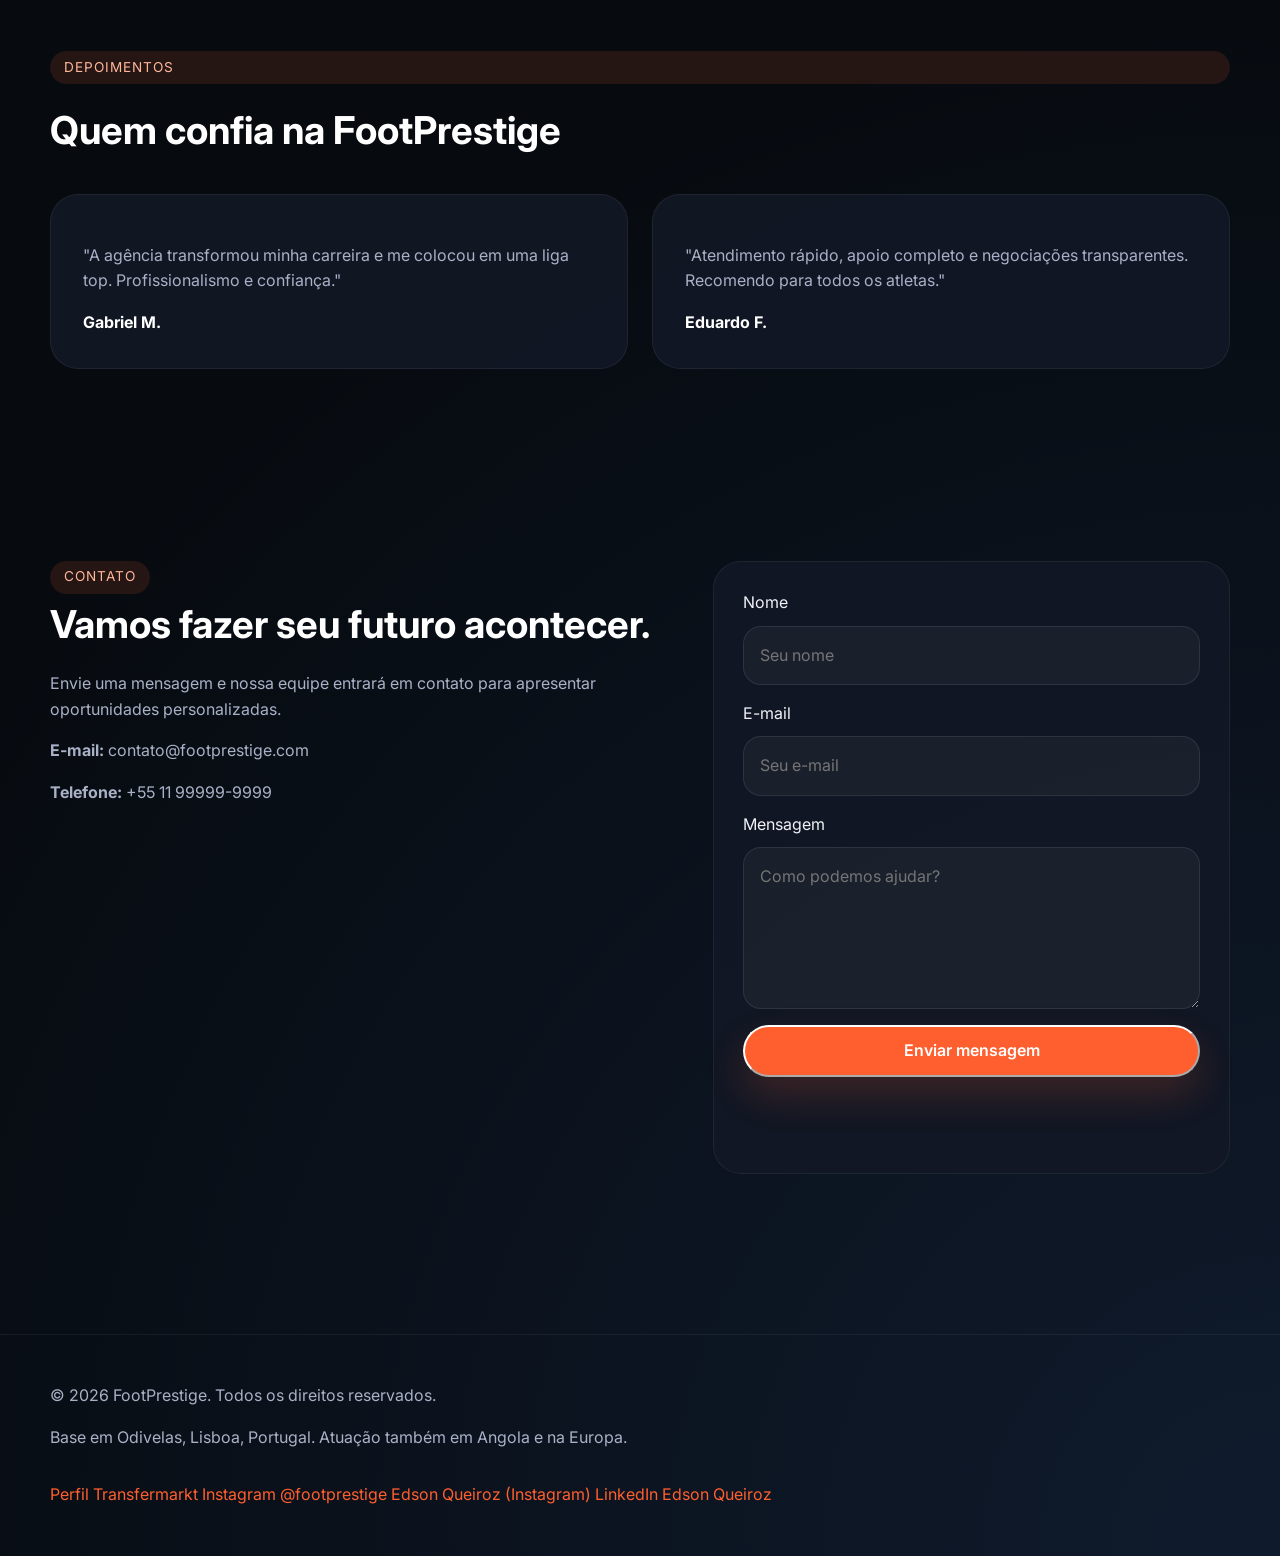
==== commit 4c864e69: "update JOGADORES_TEMPLATE.md and index.html, styles.css" ====
--- a/index.html
+++ b/index.html
@@ -326,15 +326,26 @@
               <a class="partner-item" href="https://fc-akhmat.ru" target="_blank" rel="noopener" aria-label="Akhmat Grozny">
                 <img src="assets/logos/akhmat_grozny.png" alt="FC Akhmat Grozny logo" width="120" height="80" loading="lazy" />
               </a>
-              <!-- Adicione mais clubes aqui no mesmo formato -->
               <a class="partner-item" href="https://www.benfica.pt" target="_blank" rel="noopener" aria-label="SL Benfica">
-                <img src="assets/logos/benfica.svg" alt="SL Benfica logo" width="120" height="80" loading="lazy" />
+                <img src="https://upload.wikimedia.org/wikipedia/pt/f/f6/SL_Benfica_logo.png" alt="SL Benfica logo" width="120" height="80" loading="lazy" />
               </a>
               <a class="partner-item" href="https://www.sporting.pt" target="_blank" rel="noopener" aria-label="Sporting CP">
-                <img src="assets/logos/sporting.svg" alt="Sporting CP logo" width="120" height="80" loading="lazy" />
+                <img src="https://upload.wikimedia.org/wikipedia/pt/7/79/Sporting_CP_logo.png" alt="Sporting CP logo" width="120" height="80" loading="lazy" />
               </a>
               <a class="partner-item" href="https://www.fcporto.pt" target="_blank" rel="noopener" aria-label="FC Porto">
-                <img src="assets/logos/fcporto.svg" alt="FC Porto logo" width="120" height="80" loading="lazy" />
+                <img src="https://upload.wikimedia.org/wikipedia/pt/3/3f/FC_Porto_logo.png" alt="FC Porto logo" width="120" height="80" loading="lazy" />
+              </a>
+              <a class="partner-item" href="https://www.easl.pt/" target="_blank" rel="noopener" aria-label="Estrela da Amadora">
+                <img src="https://upload.wikimedia.org/wikipedia/pt/5/5f/Estrela_da_Amadora_logo.png" alt="Estrela da Amadora logo" width="120" height="80" loading="lazy" />
+              </a>
+              <a class="partner-item" href="https://petroangola.com/" target="_blank" rel="noopener" aria-label="Petro de Luanda">
+                <img src="https://upload.wikimedia.org/wikipedia/pt/5/52/Petro_Luanda_logo.png" alt="Petro de Luanda logo" width="120" height="80" loading="lazy" />
+              </a>
+              <a class="partner-item" href="https://www.fc1agosto.ao/" target="_blank" rel="noopener" aria-label="1º de Agosto">
+                <img src="https://upload.wikimedia.org/wikipedia/pt/e/e9/FC_1_de_Agosto_logo.png" alt="1º de Agosto logo" width="120" height="80" loading="lazy" />
+              </a>
+              <a class="partner-item" href="#" target="_blank" rel="noopener" aria-label="Wiliete de Benguela">
+                <img src="https://upload.wikimedia.org/wikipedia/pt/d/d4/Wiliete_Benguela_logo.png" alt="Wiliete de Benguela logo" width="120" height="80" loading="lazy" />
               </a>
             </div>
           </div>
--- a/styles.css
+++ b/styles.css
@@ -700,9 +700,10 @@
   grid-template-columns: 280px 1fr;
   gap: 2rem;
   background: var(--surface);
-  border: 1px solid rgba(255, 255, 255, 0.06);
+  border: 1px solid rgba(255, 255, 255, 0.08);
   border-radius: 28px;
   padding: 2rem;
+  min-height: 380px;
   transition: all 0.25s ease;
 }
 
@@ -711,6 +712,11 @@
   box-shadow: inset 0 0 0 1px rgba(255, 95, 46, 0.15);
 }
 
+.player-profile:not(.featured) .profile-card {
+  background: rgba(18, 24, 37, 0.95);
+  border-color: rgba(255, 255, 255, 0.06);
+}
+
 .profile-card:hover {
   border-color: rgba(255, 95, 46, 0.2);
   box-shadow: 0 20px 50px rgba(0, 0, 0, 0.2);
@@ -720,12 +726,23 @@
   display: flex;
   flex-direction: column;
   gap: 1rem;
+  position: relative;
 }
 
 .player-placeholder {
   height: 280px;
   border-radius: 20px;
-  background: linear-gradient(135deg, rgba(255, 95, 46, 0.2), rgba(75, 142, 255, 0.08));
+  background: linear-gradient(135deg, rgba(255, 95, 46, 0.18), rgba(255, 255, 255, 0.05));
+  position: relative;
+  overflow: hidden;
+}
+
+.player-placeholder::after {
+  content: '';
+  position: absolute;
+  inset: 0;
+  background: radial-gradient(circle at top left, rgba(255, 255, 255, 0.18), transparent 45%);
+  opacity: 0.55;
 }
 
 .profile-body {
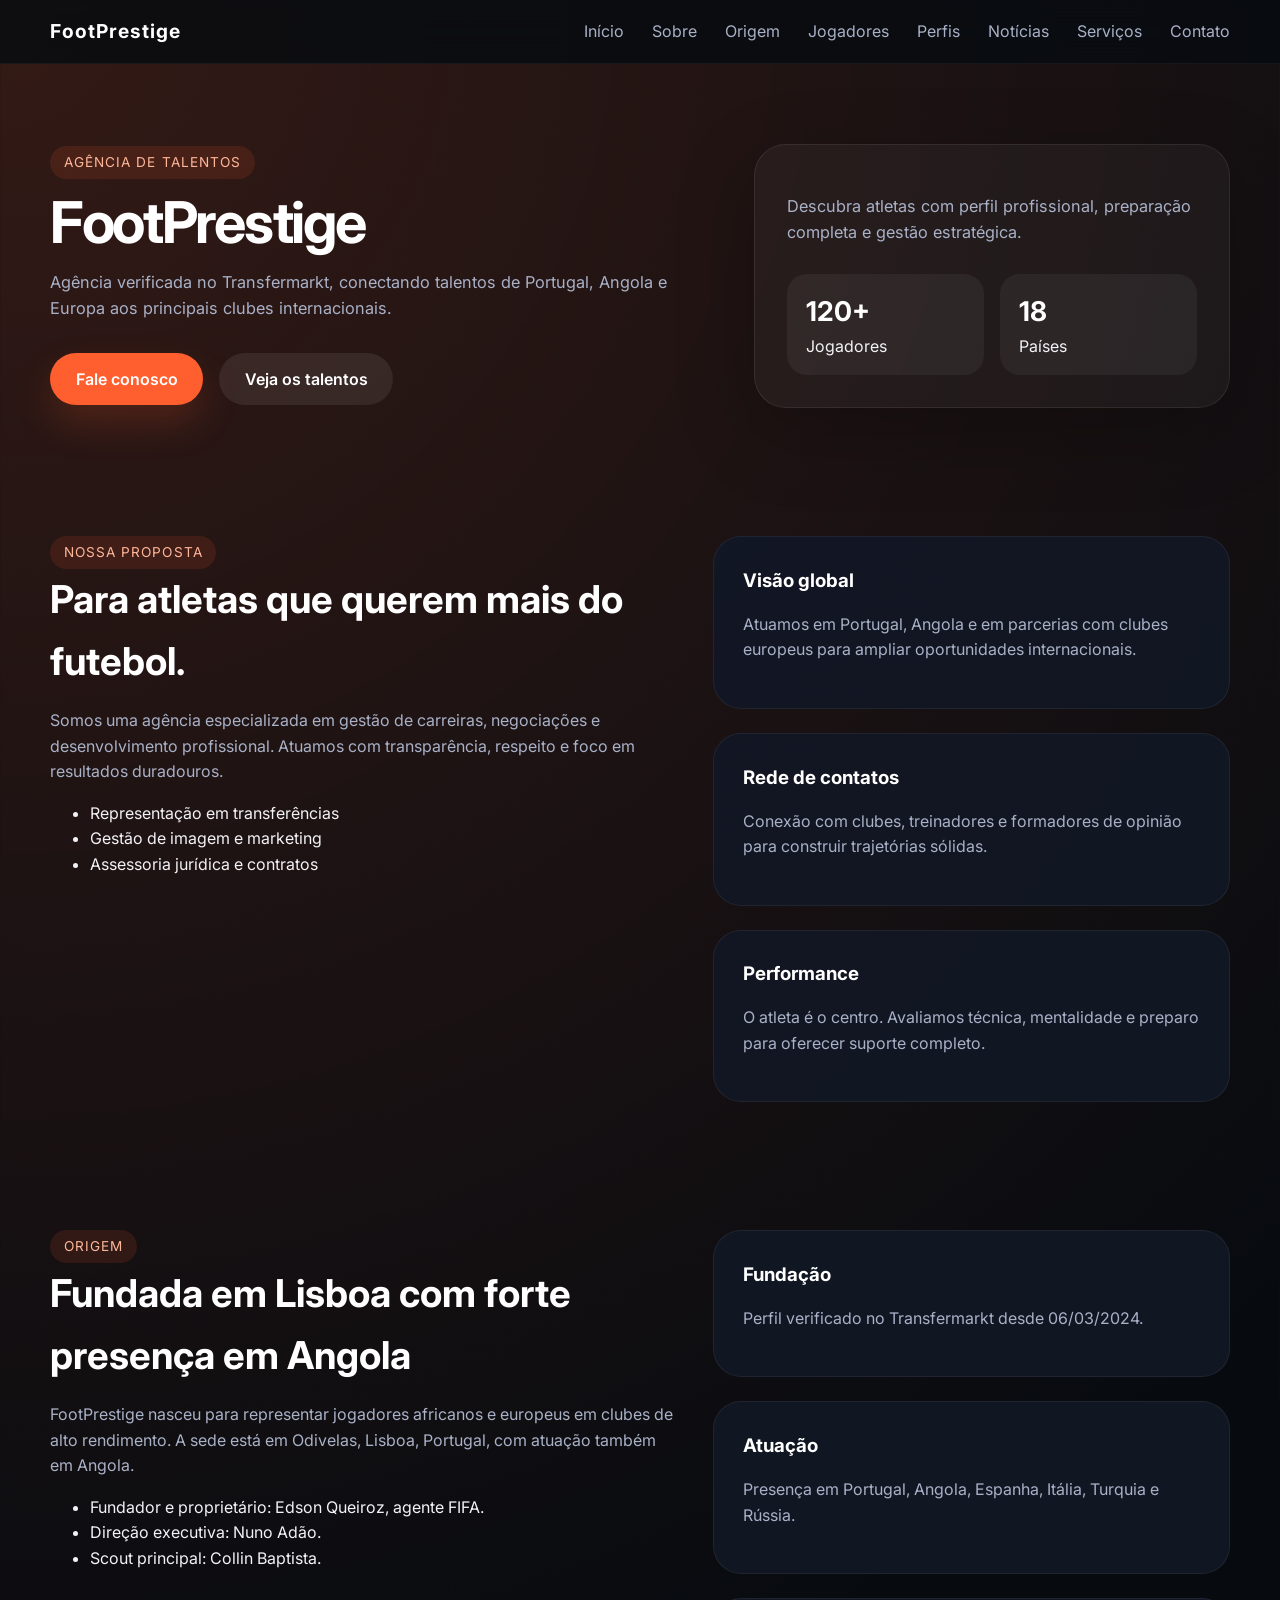
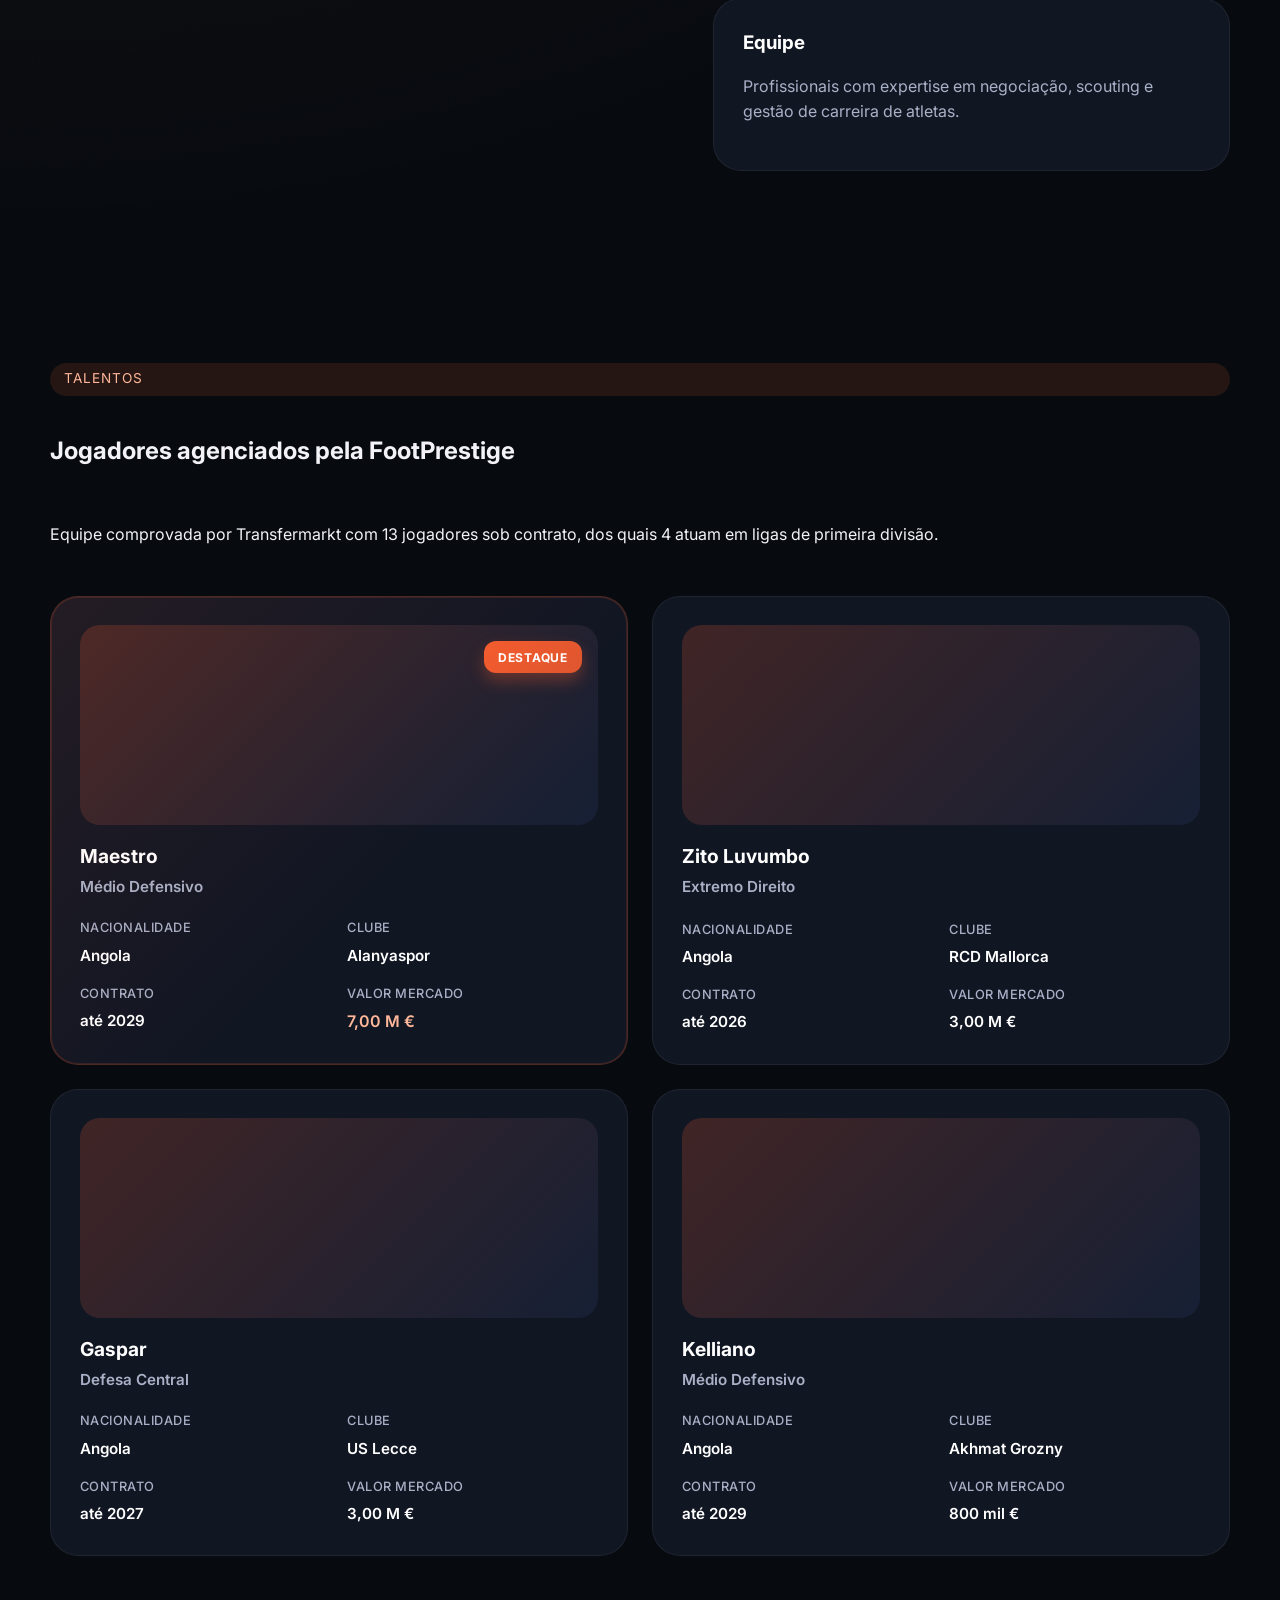
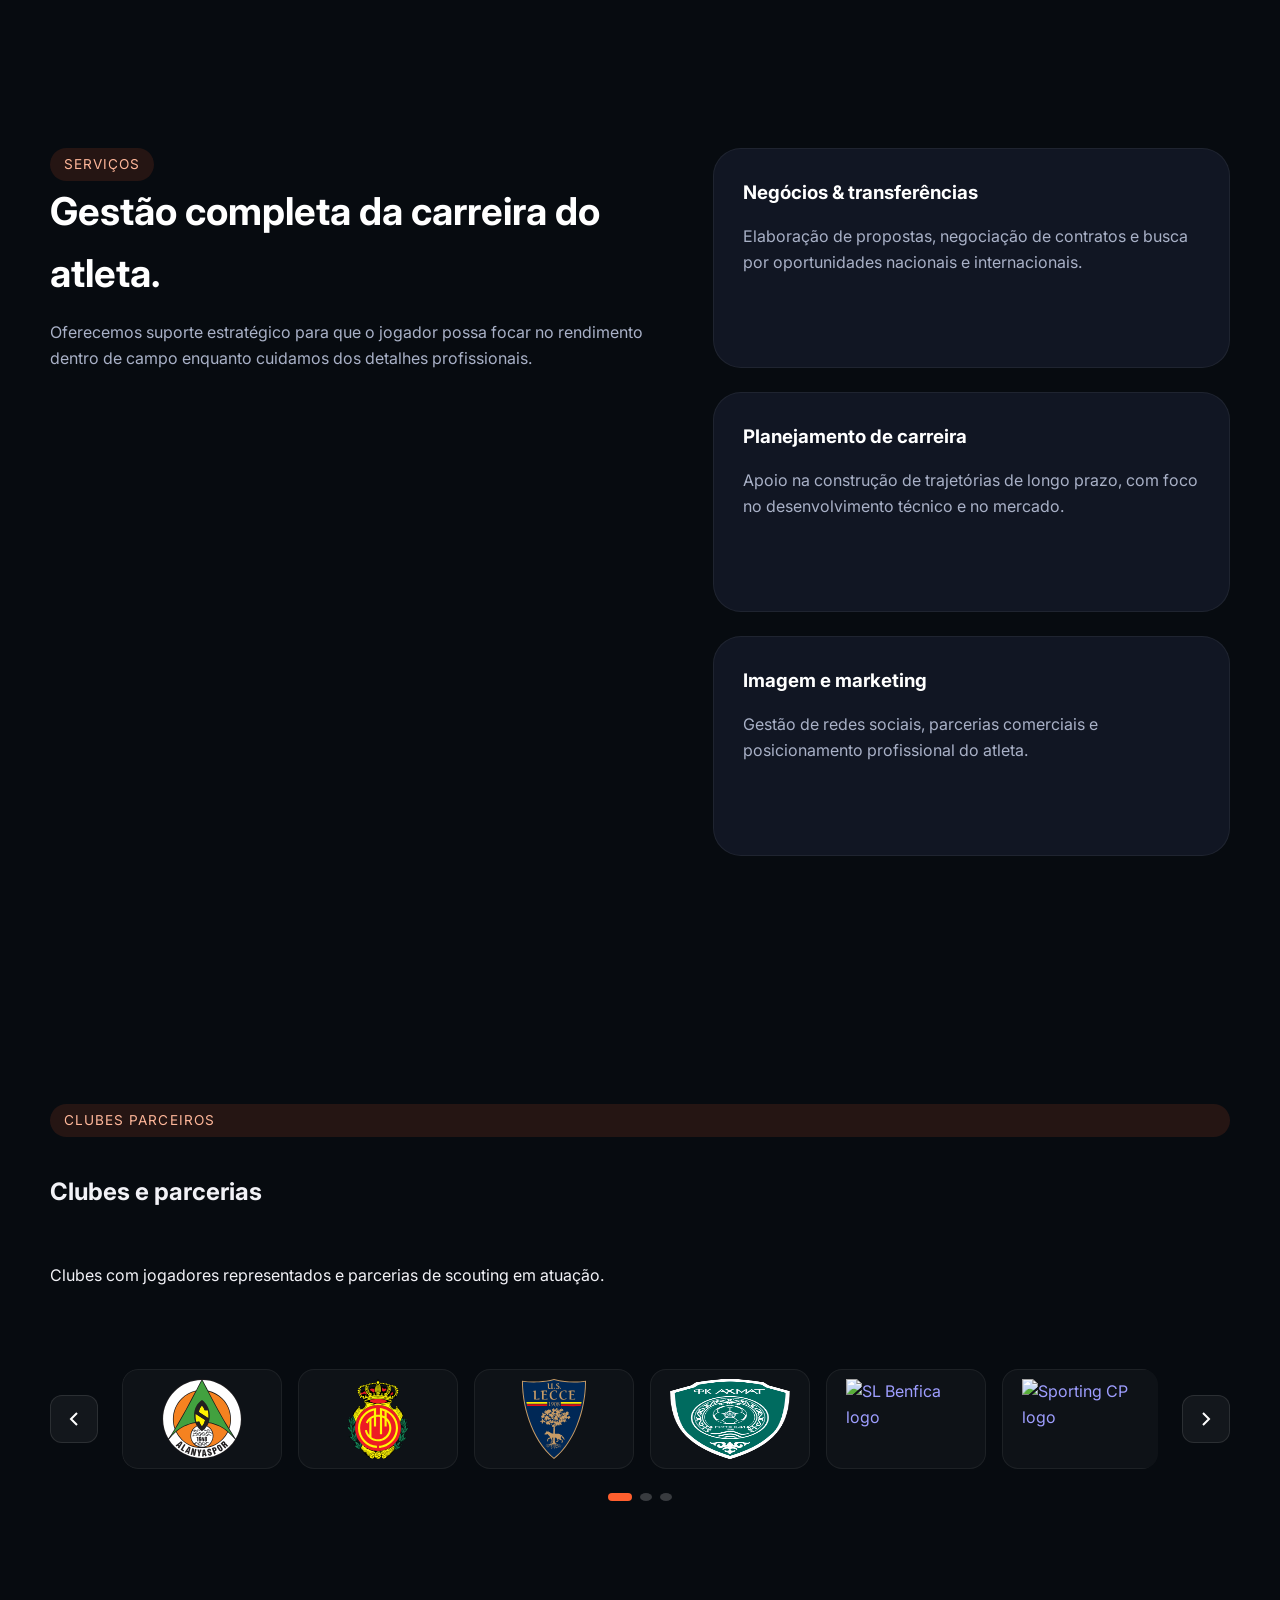
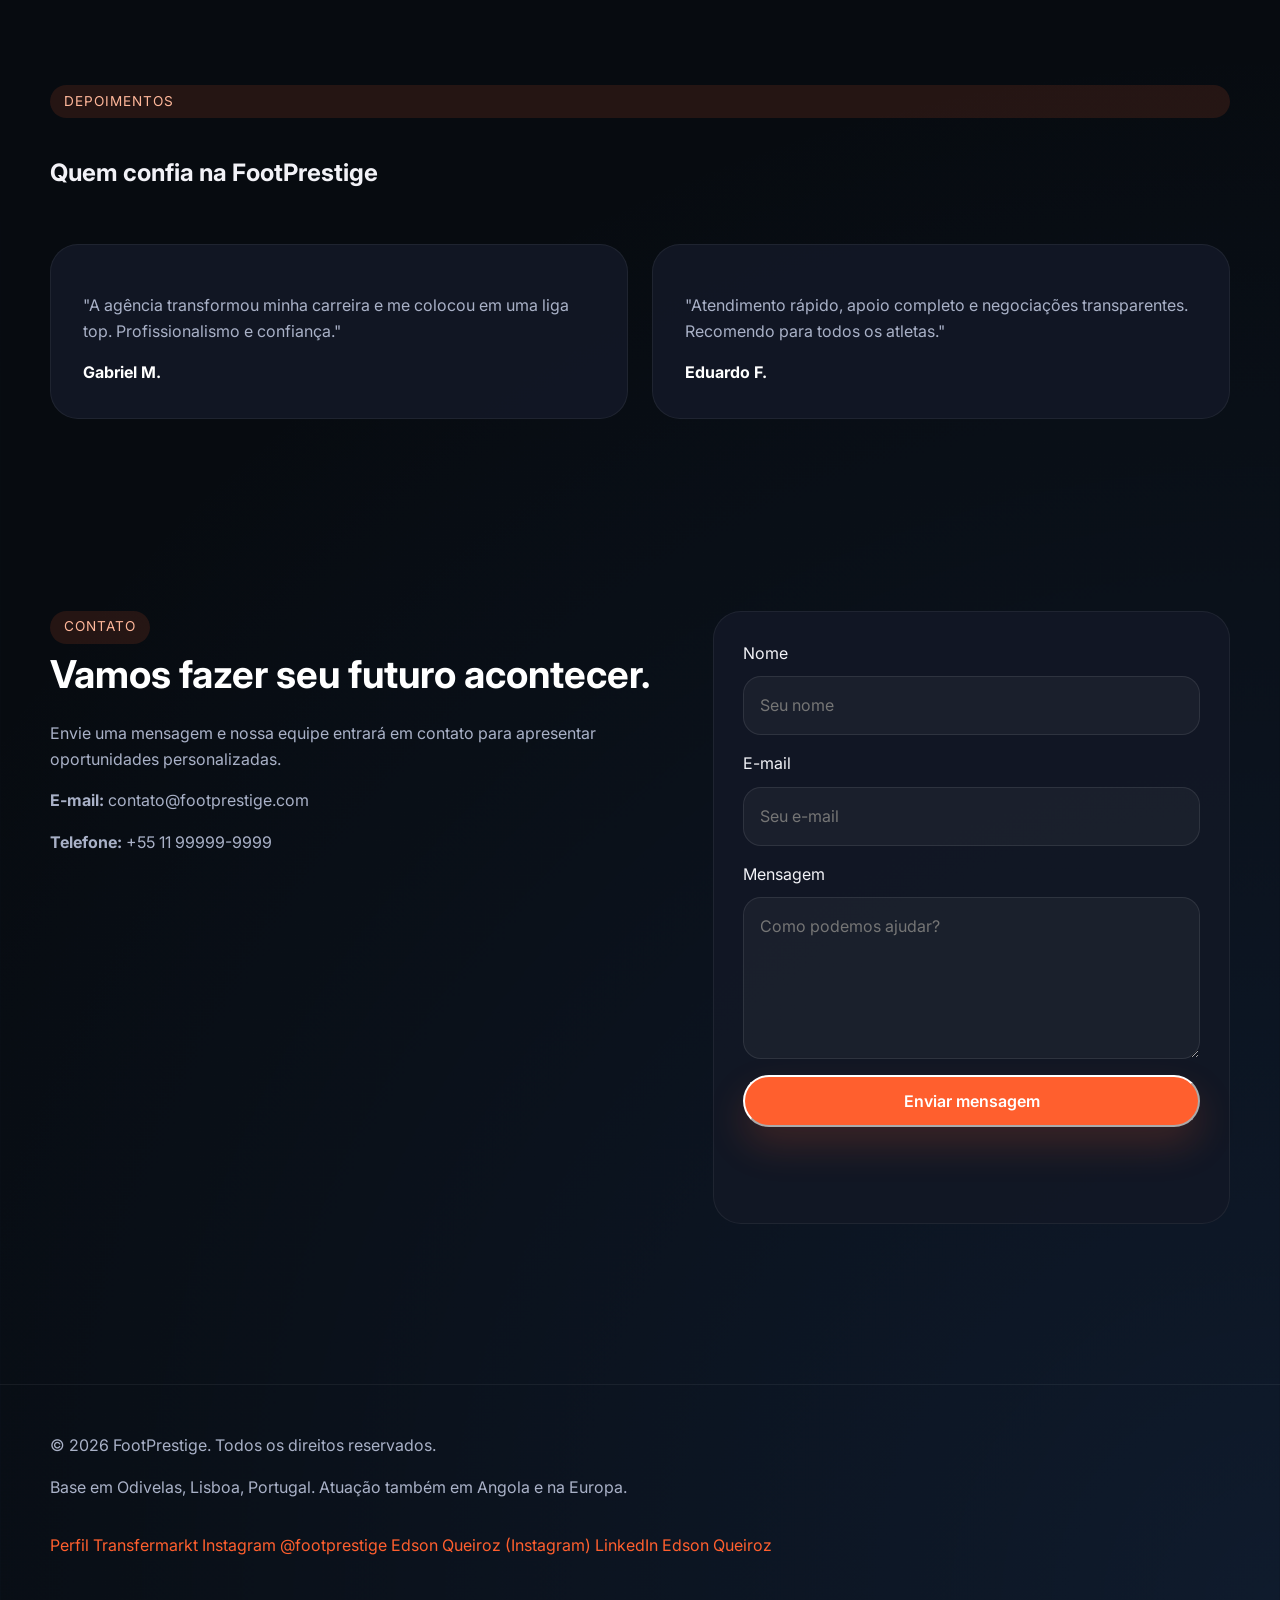
==== commit 771ff5d2: "****" ====
--- a/index.html
+++ b/index.html
@@ -4,7 +4,8 @@
   <meta charset="UTF-8" />
   <meta name="viewport" content="width=device-width, initial-scale=1.0" />
   <title>FootPrestige | Agência de Jogadores</title>
-  <link rel="stylesheet" href="styles.css" />
+  <link rel="stylesheet" href="common.css" />
+  <link rel="stylesheet" href="home.css" />
   <link rel="preconnect" href="https://fonts.googleapis.com" />
   <link rel="preconnect" href="https://fonts.gstatic.com" crossorigin />
   <link href="https://fonts.googleapis.com/css2?family=Inter:wght@400;500;600;700;800&display=swap" rel="stylesheet" />
@@ -25,6 +26,7 @@
         <a href="#agency">Origem</a>
         <a href="#players">Jogadores</a>
         <a href="players.html">Perfis</a>
+        <a href="news.html">Notícias</a>
         <a href="#services">Serviços</a>
         <a href="#contact">Contato</a>
       </nav>
--- a/common.css
+++ b/common.css
@@ -0,0 +1,225 @@
+:root {
+  color-scheme: dark;
+  font-family: 'Inter', sans-serif;
+  font-size: 16px;
+  line-height: 1.6;
+  color: #f2f2f7;
+  background: #060709;
+  --bg: #070b10;
+  --surface: rgba(18, 24, 37, 0.95);
+  --surface-strong: #121927;
+  --primary: #ff5f2e;
+  --primary-soft: rgba(255, 95, 46, 0.18);
+  --text-muted: #a9b1c7;
+  --border: rgba(255, 255, 255, 0.08);
+  --shadow: 0 24px 80px rgba(0, 0, 0, 0.24);
+}
+
+/* Accessibility helpers */
+.skip-link {
+  position: absolute;
+  left: -999px;
+  top: 8px;
+  background: var(--primary);
+  color: #07101f;
+  padding: 0.5rem 0.9rem;
+  border-radius: 8px;
+  z-index: 9999;
+  text-decoration: none;
+}
+.skip-link:focus {
+  left: 1rem;
+  top: 1rem;
+}
+
+:focus-visible {
+  outline: 3px solid rgba(255,95,46,0.85);
+  outline-offset: 3px;
+}
+
+* {
+  box-sizing: border-box;
+}
+
+html {
+  scroll-behavior: smooth;
+}
+
+body {
+  margin: 0;
+  min-height: 100vh;
+  background: radial-gradient(circle at top left, rgba(255, 95, 46, 0.18), transparent 28%),
+    radial-gradient(circle at bottom right, rgba(75, 142, 255, 0.12), transparent 24%),
+    var(--bg);
+}
+
+img {
+  max-width: 100%;
+  display: block;
+}
+
+button,
+input,
+textarea {
+  font: inherit;
+}
+
+.container {
+  width: min(1180px, calc(100% - 2rem));
+  margin: 0 auto;
+}
+
+.site-header {
+  position: sticky;
+  top: 0;
+  z-index: 10;
+  backdrop-filter: blur(18px);
+  background: rgba(7, 11, 16, 0.82);
+  border-bottom: 1px solid rgba(255, 255, 255, 0.05);
+}
+
+.header-inner {
+  display: flex;
+  align-items: center;
+  justify-content: space-between;
+  gap: 1rem;
+  padding: 1rem 0;
+}
+
+.brand {
+  color: #ffffff;
+  font-size: 1.2rem;
+  font-weight: 700;
+  text-decoration: none;
+  letter-spacing: 0.05em;
+}
+
+.site-nav {
+  display: flex;
+  gap: 1.75rem;
+  align-items: center;
+}
+
+.site-nav a {
+  color: var(--text-muted);
+  text-decoration: none;
+  transition: color 0.2s ease;
+}
+
+.site-nav a:hover,
+.site-nav a:focus-visible {
+  color: #ffffff;
+}
+
+.nav-toggle {
+  display: none;
+  border: none;
+  background: transparent;
+  cursor: pointer;
+  padding: 0.3rem;
+}
+
+.nav-toggle span {
+  display: block;
+  width: 24px;
+  height: 2px;
+  margin: 5px 0;
+  background: #fff;
+  border-radius: 2px;
+}
+
+.eyebrow {
+  display: inline-flex;
+  padding: 0.35rem 0.85rem;
+  border-radius: 999px;
+  background: rgba(255, 95, 46, 0.12);
+  color: #ffb79a;
+  font-size: 0.85rem;
+  letter-spacing: 0.08em;
+  text-transform: uppercase;
+}
+
+.btn {
+  display: inline-flex;
+  align-items: center;
+  justify-content: center;
+  min-height: 52px;
+  padding: 0 1.6rem;
+  border-radius: 999px;
+  font-weight: 600;
+  text-decoration: none;
+  transition: transform 0.2s ease, box-shadow 0.2s ease, background 0.2s ease;
+}
+
+.btn:hover {
+  transform: translateY(-1px);
+}
+
+.btn-primary {
+  background: var(--primary);
+  color: #fff;
+  box-shadow: 0 18px 38px rgba(255, 95, 46, 0.18);
+}
+
+.btn-secondary {
+  background: rgba(255, 255, 255, 0.08);
+  color: #fff;
+}
+
+.site-footer {
+  border-top: 1px solid rgba(255, 255, 255, 0.06);
+  padding: 2rem 0 3rem;
+}
+
+.footer-inner {
+  display: flex;
+  gap: 1rem;
+  flex-wrap: wrap;
+  justify-content: space-between;
+  color: var(--text-muted);
+}
+
+.footer-inner a {
+  color: var(--primary);
+  text-decoration: none;
+}
+
+.footer-inner a:hover {
+  text-decoration: underline;
+}
+
+@media (max-width: 720px) {
+  .site-header {
+    padding: 0 0.75rem;
+  }
+
+  .nav-toggle {
+    display: inline-flex;
+  }
+
+  .site-nav {
+    position: absolute;
+    inset: 100% 0 0;
+    margin: 0.75rem;
+    border-radius: 26px;
+    padding: 1.25rem;
+    flex-direction: column;
+    background: rgba(7, 11, 16, 0.96);
+    border: 1px solid rgba(255, 255, 255, 0.07);
+    opacity: 0;
+    pointer-events: none;
+    transform: translateY(-10px);
+    transition: opacity 0.25s ease, transform 0.25s ease;
+  }
+
+  .site-nav.show {
+    opacity: 1;
+    pointer-events: auto;
+    transform: translateY(0);
+  }
+
+  .site-nav a {
+    padding: 0.9rem 0;
+    border-bottom: 1px solid rgba(255, 255, 255, 0.06);
+  }
+}
--- a/home.css
+++ b/home.css
@@ -0,0 +1,433 @@
+/* Home page styles */
+.hero {
+  padding: 5rem 0 4rem;
+}
+
+.hero-content {
+  display: grid;
+  grid-template-columns: 1.2fr 0.85fr;
+  gap: 2rem;
+  align-items: center;
+}
+
+.hero h1 {
+  margin: 1rem 0 1.2rem;
+  font-size: clamp(3rem, 4.5vw, 5rem);
+  line-height: 0.95;
+  letter-spacing: -0.04em;
+  color: #fff;
+}
+
+.hero p {
+  max-width: 42rem;
+  color: var(--text-muted);
+  font-size: 1.02rem;
+}
+
+.hero-actions {
+  display: flex;
+  flex-wrap: wrap;
+  gap: 1rem;
+  margin-top: 2rem;
+}
+
+.hero-visual {
+  position: relative;
+}
+
+.hero-card {
+  padding: 2rem;
+  border: 1px solid rgba(255, 255, 255, 0.08);
+  border-radius: 32px;
+  background: rgba(255, 255, 255, 0.04);
+  box-shadow: var(--shadow);
+}
+
+.hero-stats {
+  display: grid;
+  grid-template-columns: repeat(2, minmax(0, 1fr));
+  gap: 1rem;
+  margin-top: 1.8rem;
+}
+
+.hero-stats div {
+  padding: 1rem 1.2rem;
+  border-radius: 20px;
+  background: rgba(255, 255, 255, 0.05);
+}
+
+.hero-stats strong {
+  display: block;
+  font-size: 1.7rem;
+  color: #fff;
+}
+
+.section-grid {
+  display: grid;
+  grid-template-columns: 1.1fr 0.9fr;
+  gap: 2rem;
+  align-items: start;
+  padding: 4rem 0;
+}
+
+.section-header {
+  display: grid;
+  gap: 1rem;
+  padding: 4rem 0 2rem;
+}
+
+.section-text h2 {
+  margin: 0;
+  font-size: clamp(2.25rem, 3vw, 3rem);
+  color: #fff;
+}
+
+.section-text p,
+.service-item p,
+.card p,
+.testimonial-card p,
+.contact-details p,
+.player-card p {
+  color: var(--text-muted);
+}
+
+.about-cards {
+  display: grid;
+  gap: 1.5rem;
+}
+
+.card,
+.service-item,
+.testimonial-card,
+.player-card,
+.contact-form {
+  background: var(--surface);
+  border: 1px solid rgba(255, 255, 255, 0.06);
+  border-radius: 28px;
+  padding: 1.8rem;
+}
+
+.card h3,
+.service-item h3,
+.testimonial-card strong {
+  margin: 0 0 0.75rem;
+  color: #fff;
+}
+
+.players {
+  padding: 4rem 0;
+}
+
+.player-grid {
+  display: grid;
+  gap: 1.5rem;
+  grid-template-columns: repeat(2, minmax(0, 1fr));
+}
+
+.partners {
+  padding: 3.5rem 0;
+}
+
+.partners-grid {
+  display: grid;
+  grid-template-columns: repeat(auto-fit, minmax(160px, 1fr));
+  gap: 1rem;
+  align-items: center;
+  margin-top: 1.25rem;
+}
+
+.partner {
+  display: flex;
+  align-items: center;
+  justify-content: center;
+  padding: 1rem;
+  border-radius: 16px;
+  background: rgba(255,255,255,0.03);
+  border: 1px solid rgba(255,255,255,0.06);
+  transition: transform 0.18s ease, box-shadow 0.18s ease;
+}
+
+.partner:hover,
+.partner:focus {
+  transform: translateY(-6px);
+  box-shadow: 0 18px 45px rgba(0,0,0,0.18);
+}
+
+.player-card {
+  position: relative;
+  overflow: hidden;
+  display: flex;
+  flex-direction: column;
+  height: 100%;
+  transition: all 0.25s ease;
+}
+
+.player-card:hover {
+  transform: translateY(-4px);
+  border-color: rgba(255, 95, 46, 0.3);
+  box-shadow: 0 20px 50px rgba(255, 95, 46, 0.15);
+}
+
+.player-card.featured {
+  grid-column: span 1;
+  border-color: rgba(255, 95, 46, 0.25);
+  box-shadow: inset 0 0 0 1px rgba(255, 95, 46, 0.15);
+}
+
+.player-card.featured::before {
+  content: '';
+  position: absolute;
+  inset: 0;
+  background: linear-gradient(135deg, rgba(255, 95, 46, 0.08) 0%, transparent 60%);
+  pointer-events: none;
+}
+
+.player-header {
+  position: relative;
+  margin-bottom: 1.25rem;
+}
+
+.player-avatar {
+  height: 200px;
+  border-radius: 20px;
+  background: linear-gradient(135deg, rgba(255, 95, 46, 0.2), rgba(75, 142, 255, 0.08));
+  position: relative;
+}
+
+.player-badge {
+  position: absolute;
+  top: 1rem;
+  right: 1rem;
+  padding: 0.4rem 0.9rem;
+  background: linear-gradient(135deg, rgba(255, 95, 46, 0.95), rgba(255, 95, 46, 0.85));
+  color: #fff;
+  border-radius: 12px;
+  font-size: 0.75rem;
+  font-weight: 700;
+  text-transform: uppercase;
+  letter-spacing: 0.06em;
+  box-shadow: 0 8px 16px rgba(255, 95, 46, 0.3);
+}
+
+.player-info {
+  flex: 1;
+  display: flex;
+  flex-direction: column;
+}
+
+.player-info h3 {
+  margin: 0 0 0.4rem;
+  font-size: 1.2rem;
+  color: #fff;
+  line-height: 1.2;
+}
+
+.player-position {
+  margin: 0 0 1.2rem;
+  color: #ffb79a;
+  font-weight: 600;
+  font-size: 0.95rem;
+}
+
+.player-details {
+  display: grid;
+  grid-template-columns: 1fr 1fr;
+  gap: 1rem;
+  margin-top: auto;
+}
+
+.detail-item {
+  display: flex;
+  flex-direction: column;
+  gap: 0.3rem;
+}
+
+.detail-label {
+  font-size: 0.8rem;
+  color: var(--text-muted);
+  text-transform: uppercase;
+  letter-spacing: 0.04em;
+  font-weight: 500;
+}
+
+.detail-value {
+  color: #fff;
+  font-weight: 600;
+  font-size: 0.95rem;
+}
+
+.detail-value.highlight {
+  color: #ffb79a;
+  font-size: 1rem;
+}
+
+.services {
+  padding: 4rem 0;
+}
+
+.service-list {
+  display: grid;
+  gap: 1.5rem;
+}
+
+.service-item {
+  min-height: 220px;
+}
+
+.testimonials {
+  padding: 4rem 0;
+}
+
+.testimonial-grid {
+  display: grid;
+  gap: 1.5rem;
+  grid-template-columns: repeat(2, minmax(0, 1fr));
+}
+
+.testimonial-card {
+  padding: 2rem;
+}
+
+.contact {
+  padding: 4rem 0 6rem;
+}
+
+.contact-form {
+  display: grid;
+  gap: 1rem;
+}
+
+.contact-form label {
+  display: grid;
+  gap: 0.6rem;
+  color: #f2f2f7;
+}
+
+.contact-form input,
+.contact-form textarea {
+  width: 100%;
+  padding: 1rem 1rem;
+  border-radius: 18px;
+  border: 1px solid rgba(255, 255, 255, 0.09);
+  background: rgba(255, 255, 255, 0.04);
+  color: #fff;
+}
+
+.contact-form input:focus,
+.contact-form textarea:focus {
+  outline: none;
+  border-color: rgba(255, 95, 46, 0.45);
+  box-shadow: 0 0 0 4px rgba(255, 95, 46, 0.12);
+}
+
+.form-feedback {
+  color: #a9b1c7;
+  font-size: 0.95rem;
+  min-height: 1.3rem;
+}
+
+.carousel-container {
+  display: flex;
+  align-items: center;
+  gap: 1.5rem;
+  margin-top: 2rem;
+}
+
+.carousel-btn {
+  flex-shrink: 0;
+  width: 48px;
+  height: 48px;
+  border-radius: 12px;
+  border: 1px solid rgba(255, 255, 255, 0.1);
+  background: rgba(255, 255, 255, 0.05);
+  color: #fff;
+  cursor: pointer;
+  display: flex;
+  align-items: center;
+  justify-content: center;
+  transition: all 0.25s ease;
+}
+
+.carousel-btn:hover {
+  background: rgba(255, 95, 46, 0.2);
+  border-color: rgba(255, 95, 46, 0.3);
+}
+
+.carousel-wrapper {
+  flex: 1;
+  overflow: hidden;
+  border-radius: 16px;
+}
+
+.partners-carousel {
+  display: flex;
+  gap: 1rem;
+  transition: transform 0.4s cubic-bezier(0.4, 0, 0.2, 1);
+}
+
+.partner-item {
+  flex-shrink: 0;
+  width: 160px;
+  height: 100px;
+  display: flex;
+  align-items: center;
+  justify-content: center;
+  padding: 1rem;
+  border-radius: 16px;
+  background: rgba(255,255,255,0.03);
+  border: 1px solid rgba(255,255,255,0.06);
+  transition: all 0.25s ease;
+  text-decoration: none;
+}
+
+.partner-item:hover {
+  transform: translateY(-6px);
+  box-shadow: 0 18px 45px rgba(0,0,0,0.18);
+  background: rgba(255, 95, 46, 0.1);
+  border-color: rgba(255, 95, 46, 0.2);
+}
+
+.carousel-dots {
+  display: flex;
+  justify-content: center;
+  gap: 0.5rem;
+  margin-top: 1.5rem;
+}
+
+.carousel-dot {
+  width: 8px;
+  height: 8px;
+  border-radius: 50%;
+  background: rgba(255, 255, 255, 0.2);
+  border: none;
+  cursor: pointer;
+  transition: all 0.25s ease;
+}
+
+.carousel-dot.active {
+  background: var(--primary);
+  width: 24px;
+  border-radius: 4px;
+}
+
+@media (max-width: 960px) {
+  .hero-content,
+  .section-grid {
+    grid-template-columns: 1fr;
+  }
+
+  .player-grid,
+  .testimonial-grid {
+    grid-template-columns: 1fr;
+  }
+}
+
+@media (max-width: 560px) {
+  .hero h1 {
+    font-size: clamp(2.5rem, 9vw, 3.5rem);
+  }
+
+  .contact-form {
+    padding: 1rem 0;
+  }
+}
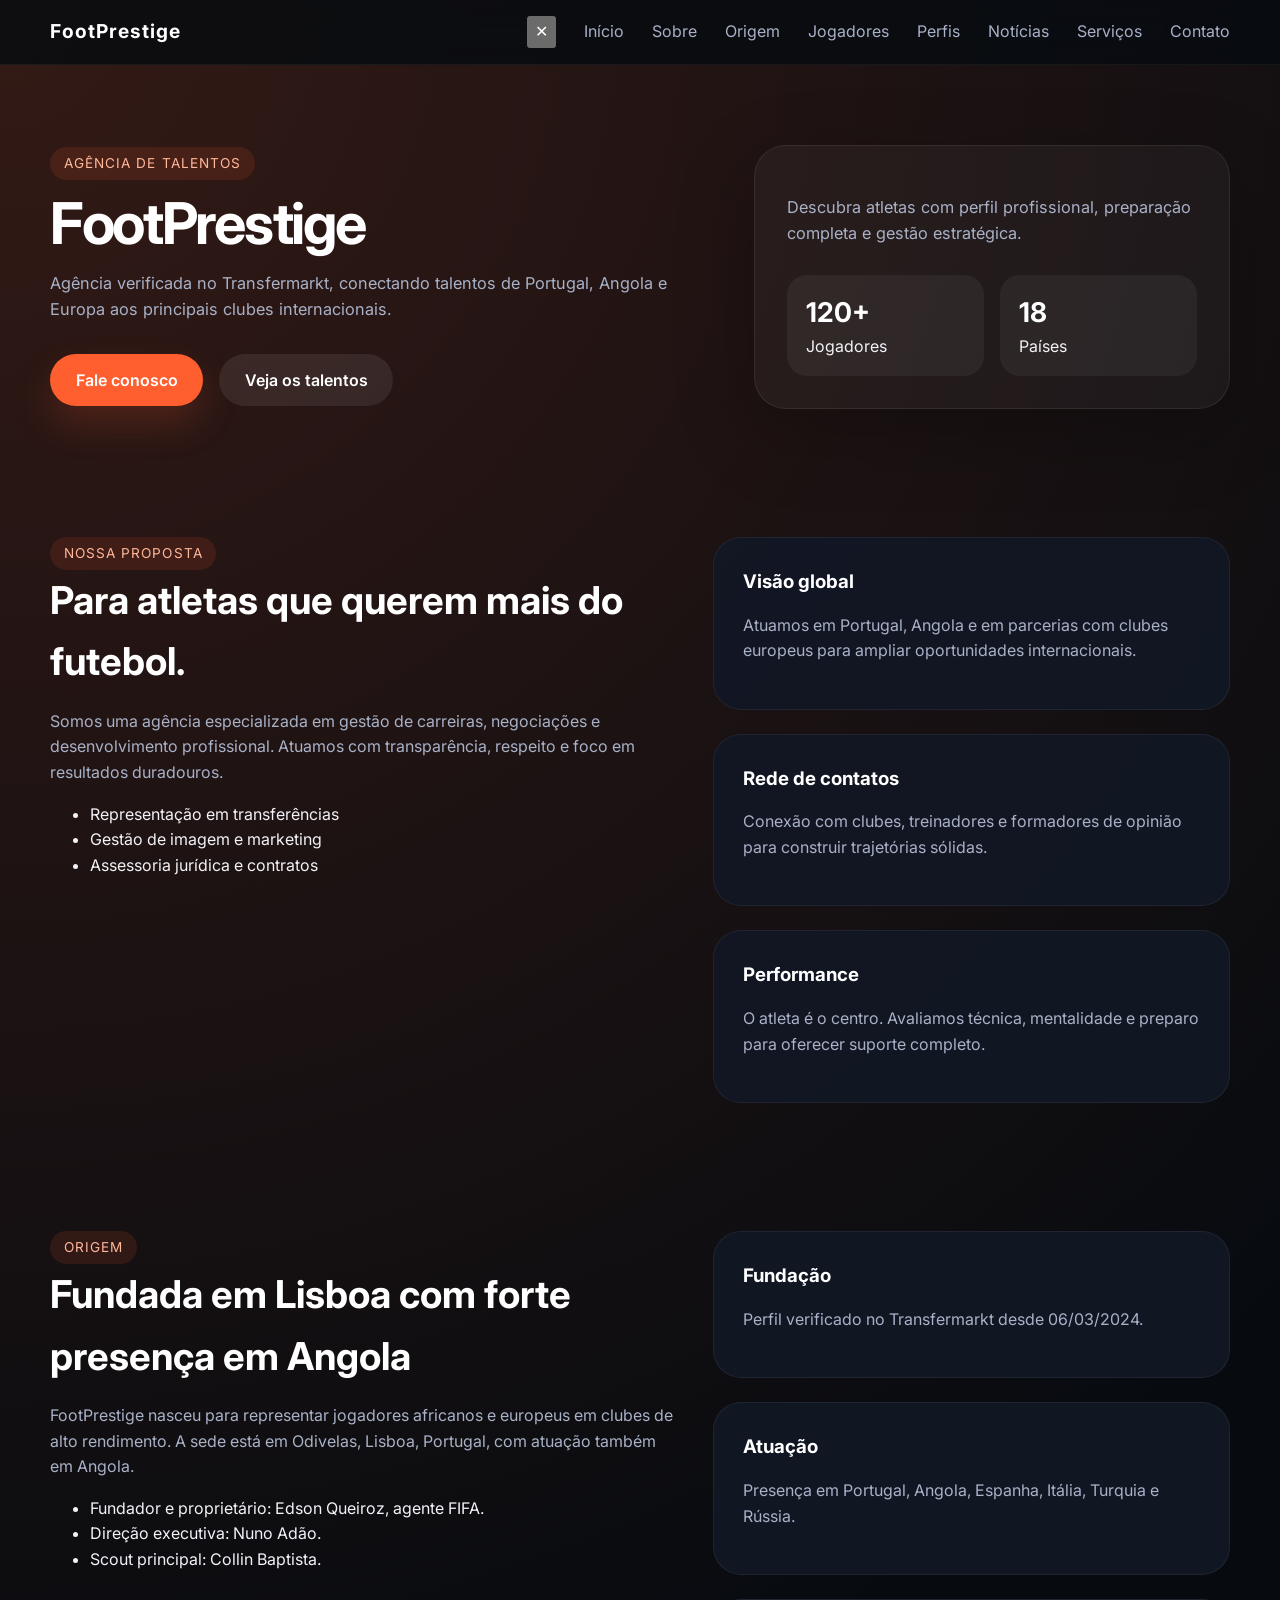
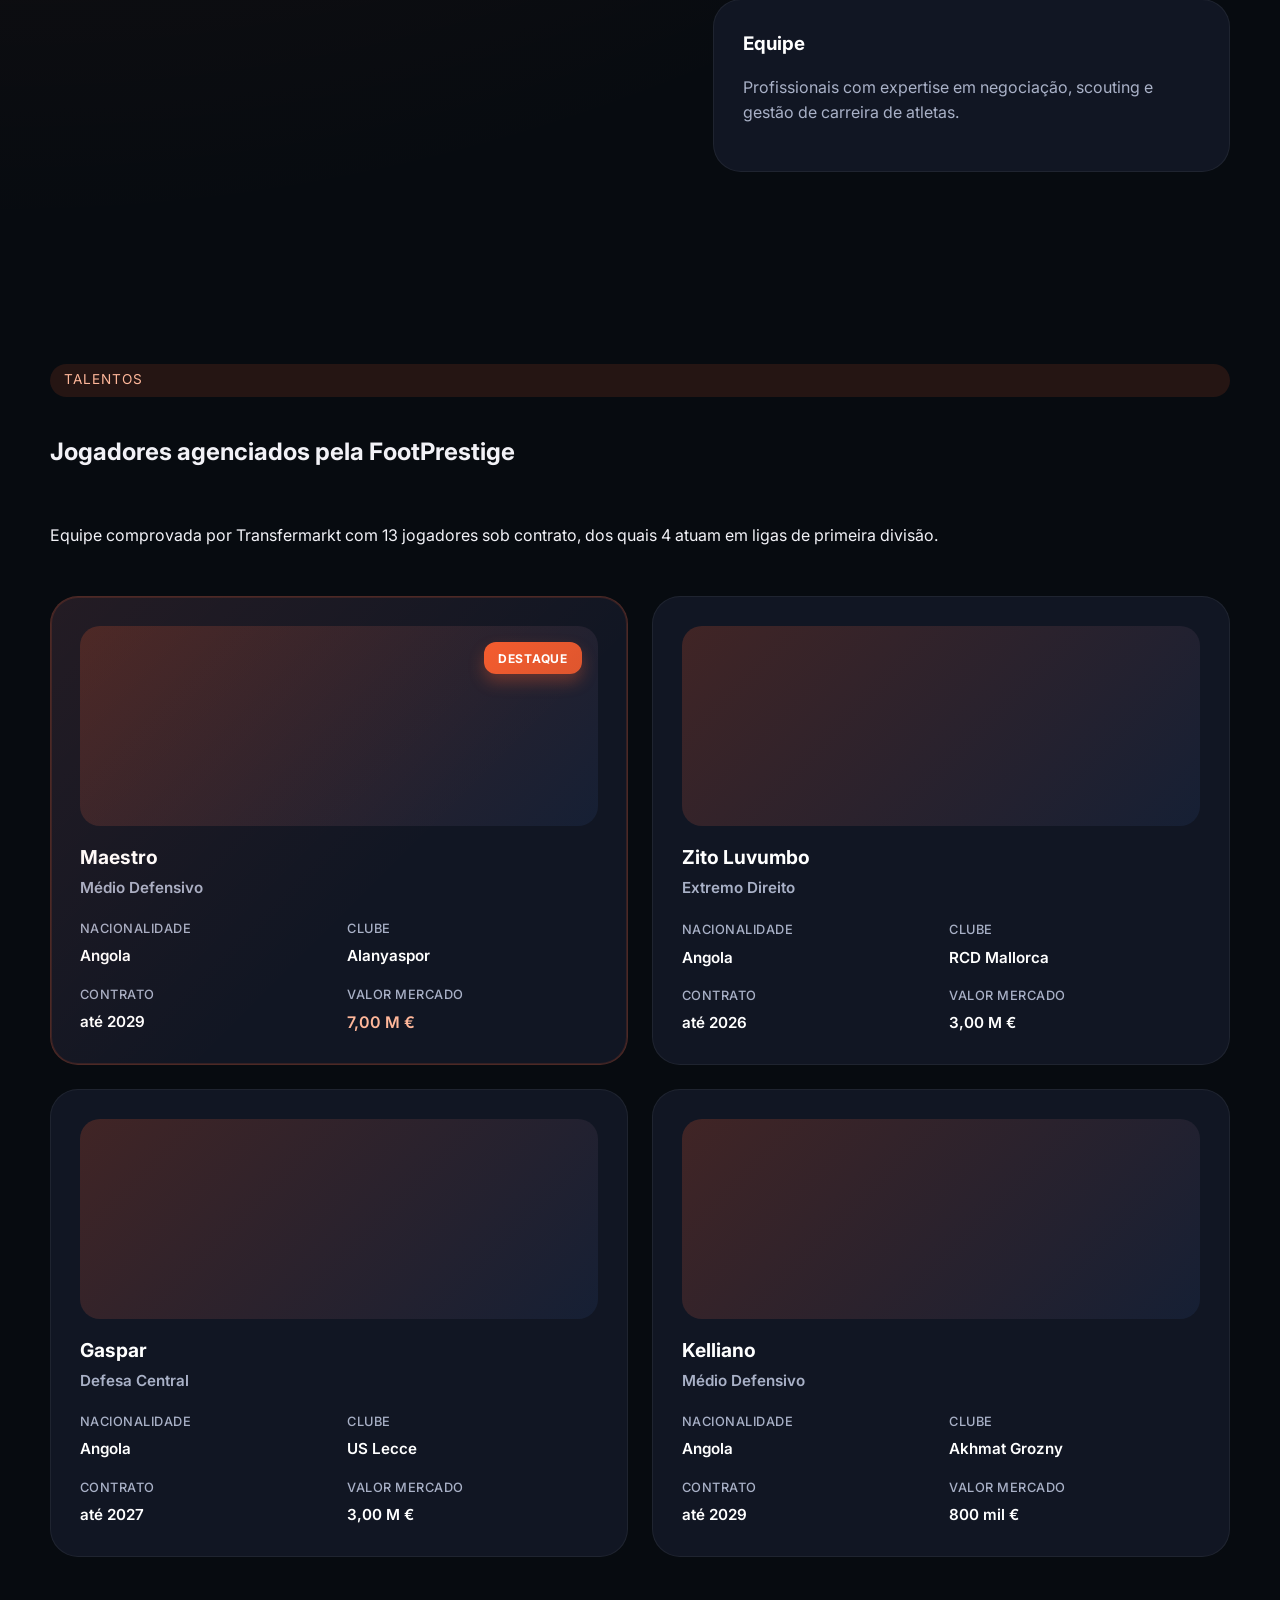
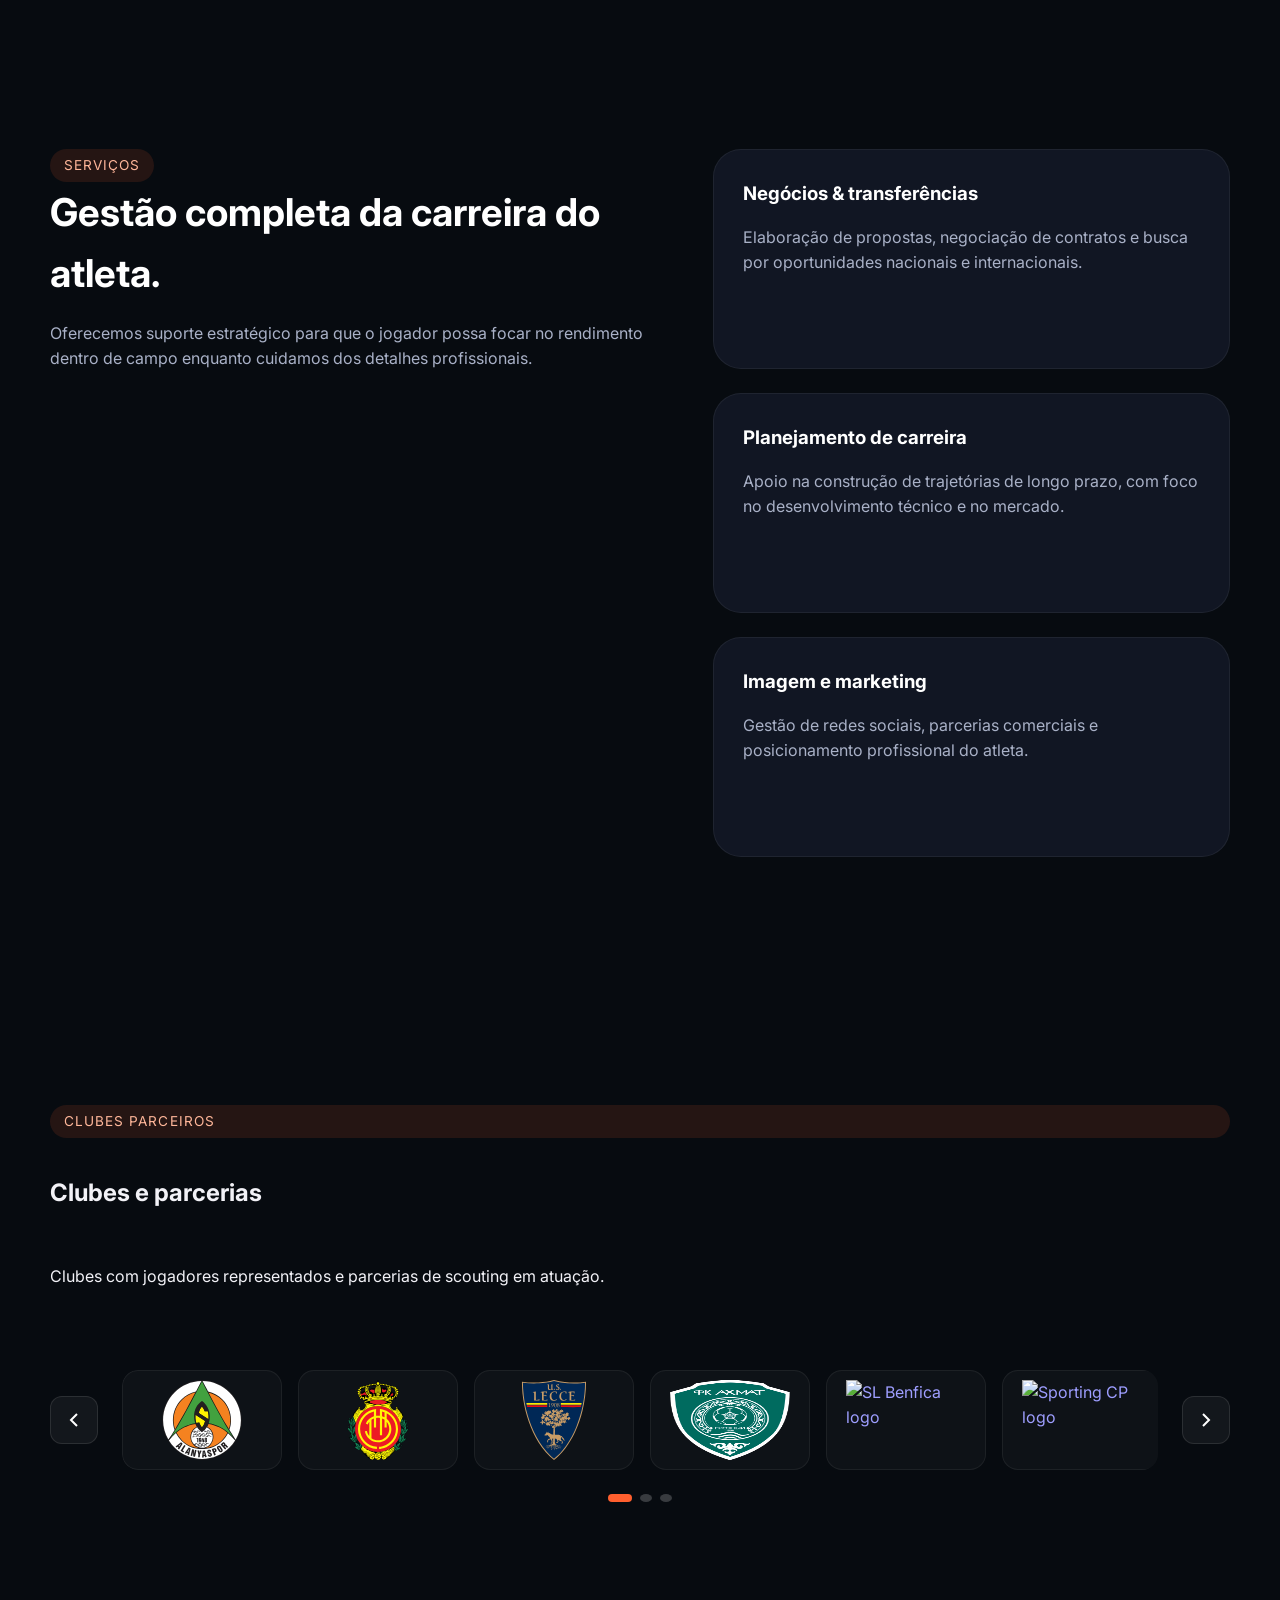
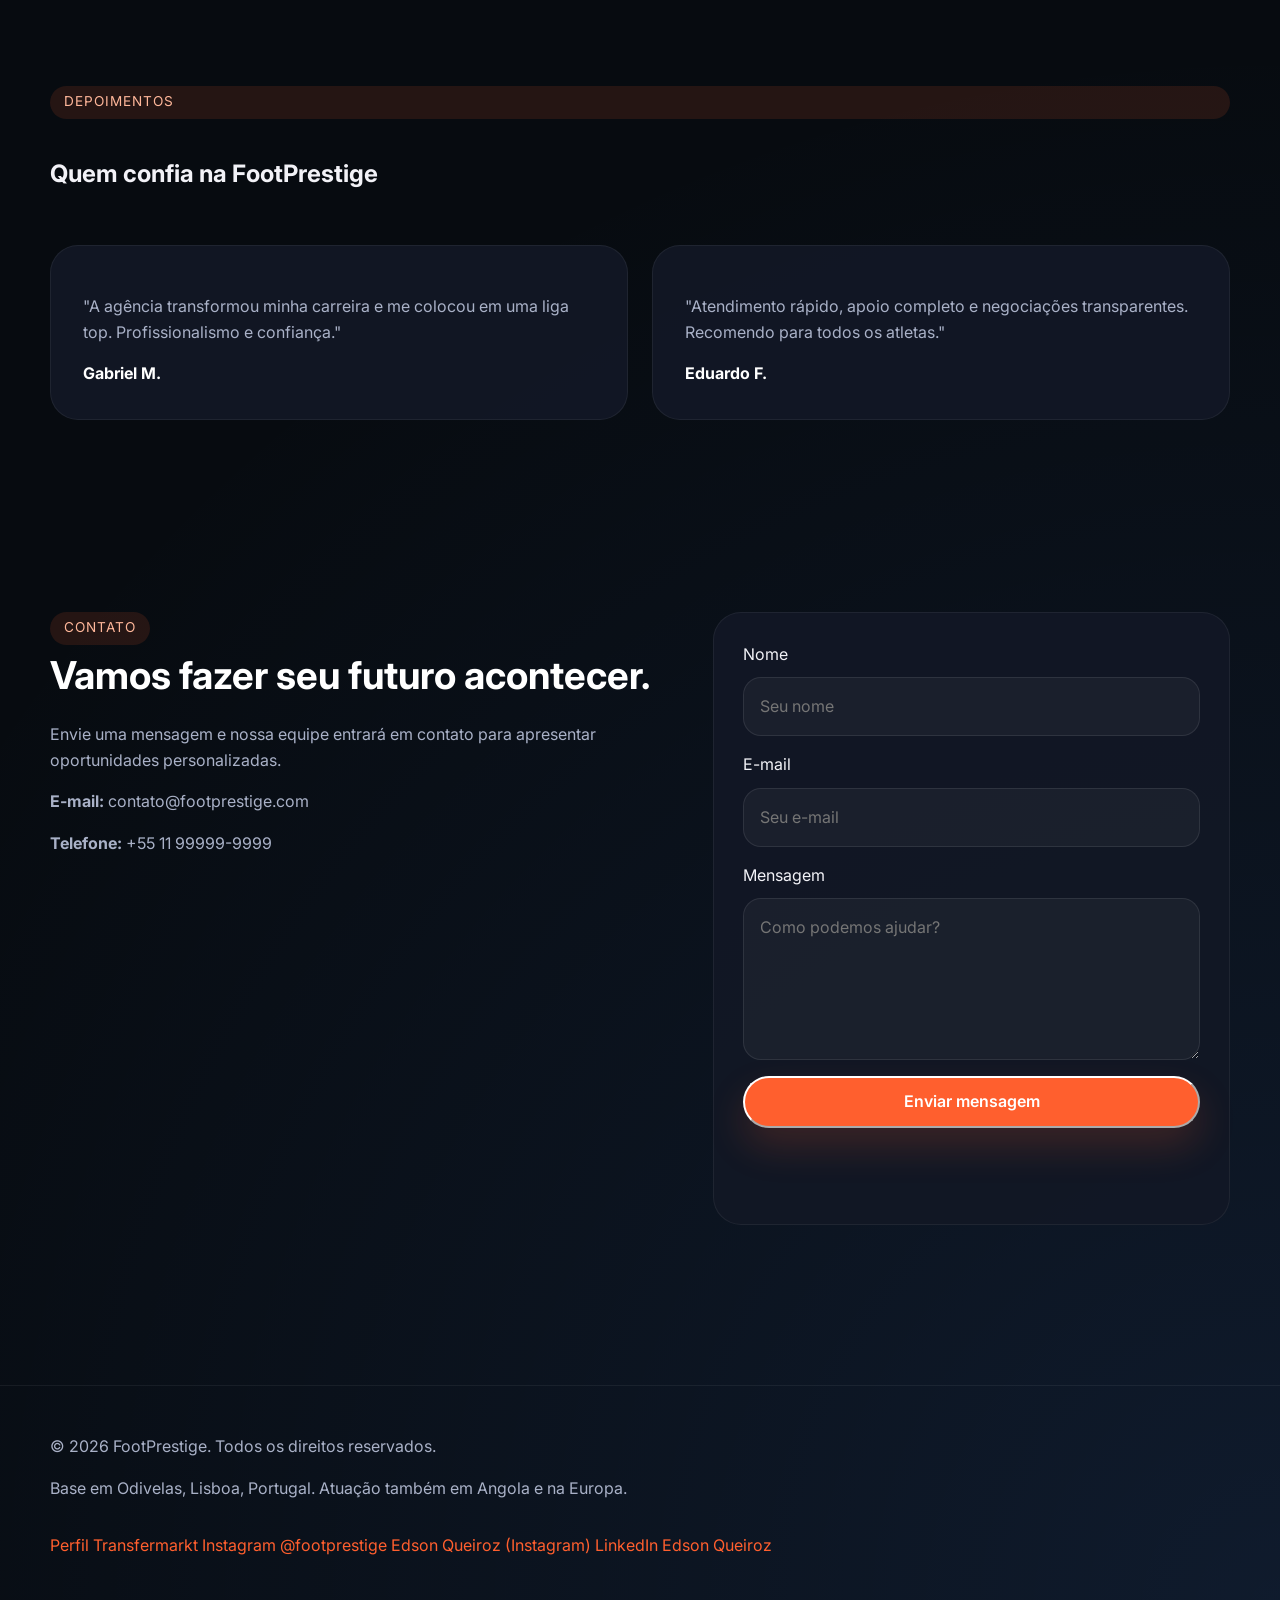
==== commit 071b0200: "atualizando o menu de navegação para incluir a página de notícias e adicionando botões de fechamento" ====
--- a/index.html
+++ b/index.html
@@ -21,6 +21,7 @@
         <span></span>
       </button>
       <nav class="site-nav" id="siteNav" role="navigation" aria-label="Menu principal">
+        <button class="nav-close" id="navClose" aria-label="Fechar menu">✕</button>
         <a href="#home">Início</a>
         <a href="#about">Sobre</a>
         <a href="#agency">Origem</a>
--- a/common.css
+++ b/common.css
@@ -197,19 +197,22 @@
     display: inline-flex;
   }
 
+  /* Mobile: full-screen overlay menu for easier touch navigation */
   .site-nav {
-    position: absolute;
-    inset: 100% 0 0;
-    margin: 0.75rem;
-    border-radius: 26px;
-    padding: 1.25rem;
+    position: fixed;
+    inset: 0;
+    display: flex;
     flex-direction: column;
-    background: rgba(7, 11, 16, 0.96);
-    border: 1px solid rgba(255, 255, 255, 0.07);
+    justify-content: flex-start;
+    align-items: center;
+    padding-top: 4.5rem;
+    gap: 1rem;
+    background: rgba(7, 11, 16, 0.98);
+    border-radius: 0;
     opacity: 0;
     pointer-events: none;
-    transform: translateY(-10px);
-    transition: opacity 0.25s ease, transform 0.25s ease;
+    transform: translateY(-6px);
+    transition: opacity 200ms ease, transform 200ms ease;
   }
 
   .site-nav.show {
@@ -219,7 +222,31 @@
   }
 
   .site-nav a {
-    padding: 0.9rem 0;
-    border-bottom: 1px solid rgba(255, 255, 255, 0.06);
-  }
-}
+    display: block;
+    width: 100%;
+    text-align: center;
+    padding: 1.1rem 1.25rem;
+    font-size: 1.1rem;
+    border-bottom: 1px solid rgba(255, 255, 255, 0.04);
+    color: var(--text-muted);
+  }
+
+  .site-nav a:focus,
+  .site-nav a:hover {
+    color: #fff;
+    background: rgba(255,255,255,0.02);
+  }
+
+  .nav-close {
+    position: absolute;
+    top: 0.8rem;
+    right: 0.8rem;
+    background: transparent;
+    border: none;
+    color: #fff;
+    font-size: 1.25rem;
+    padding: 0.6rem 0.8rem;
+    border-radius: 12px;
+    cursor: pointer;
+  }
+}
